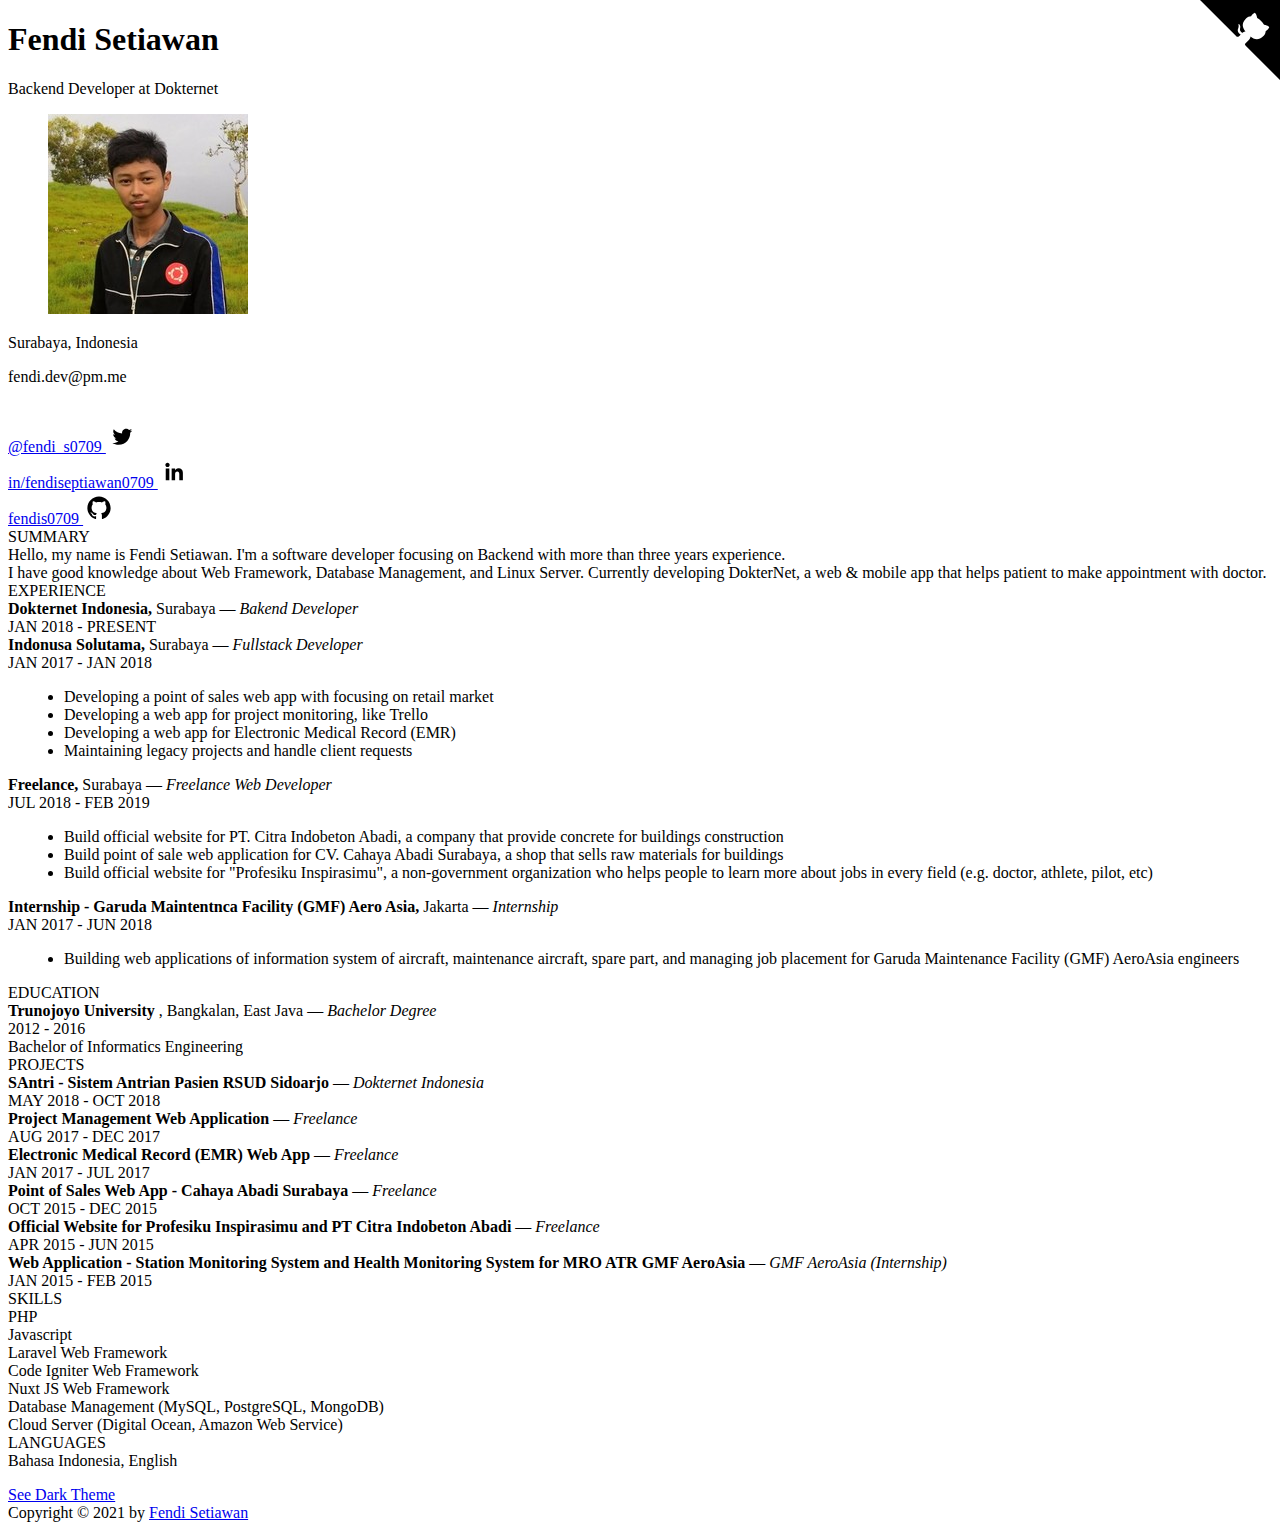
==== light/index.html @ 7d03171a "Update content" ====
<!DOCTYPE html>
<html lang="en">

<head>
  <meta name="robots" content="index, follow" />
<meta http-equiv="Content-Type" content="text/html; charset=UTF-8" />
<meta http-equiv="X-UA-Compatible" content="IE=edge" />
<meta name="viewport" content="width=device-width,initial-scale=1,minimum-scale=1,maximum-scale=7" />

<meta name="language" content="en-EN" />
<meta name="author" content="Fendi Setiawan" />
<title>Fendi Setiawan - Portfolio</title>
<meta name="description" content="Hello, my name is Fendi Setiawan. I'm a web developer with more than three years experience." />

<meta property="og:title" content="Fendi Setiawan - Portfolio" />
<meta property="og:description" content="Hello, my name is Fendi Setiawan. I'm a web developer with more than three years experience." />

<meta name="twitter:title" content="Fendi Setiawan - Portfolio" />
<meta name="twitter:description" content="Hello, my name is Fendi Setiawan. I'm a web developer with more than three years experience." />

<link rel="icon" type="image/png" sizes="16x16" href="https://pbs.twimg.com/profile_images/716671196150902784/nFBUfgv__400x400.jpg" />
<meta name="theme-color" content="#bd93f9" />

<link rel="preconnect" href="https://fonts.googleapis.com/css?family=Lato" />
<link rel="dns-prefetch" href="https://fonts.googleapis.com/css?family=Lato" />
<link rel="preload" href="https://fonts.googleapis.com/css?family=Lato" as="style"
	onload="this.onload=null;this.rel='stylesheet'" />
<noscript>
	<link rel="stylesheet" href="https://fonts.googleapis.com/css?family=Lato" />
</noscript>

<link rel="stylesheet" href=".//css/dark-style.css" />

<!-- Global site tag (gtag.js) - Google Analytics -->
<script async src="https://www.googletagmanager.com/gtag/js?id=UA-25065548-2"></script>
<script>
	window.dataLayer = window.dataLayer || [];
	function gtag() {
		dataLayer.push(arguments);
	}
	gtag('js', new Date());
	gtag('config', 'UA-179339842-1');
</script>

<style>
	.github-corner:hover .octo-arm {
		animation: octocat-wave 560ms ease-in-out;
	}

	@keyframes octocat-wave {

		0%,
		100% {
			transform: rotate(0);
		}

		20%,
		60% {
			transform: rotate(-25deg);
		}

		40%,
		80% {
			transform: rotate(10deg);
		}
	}

	@media (max-width: 500px) {
		.github-corner:hover .octo-arm {
			animation: none;
		}

		.github-corner .octo-arm {
			animation: octocat-wave 560ms ease-in-out;
		}
	}

</style>

    <link rel="stylesheet" href="/css/light-style.css" />
</head>

<body id="body-app">

  <a href="https://github.com/fendis0709" class="github-corner" aria-label="View source on GitHub">
	<svg width="80" height="80" viewBox="0 0 250 250" style="
				fill: #000000;
				color: #fff;
				position: absolute;
				top: 0;
				border: 0;
				right: 0;
			" aria-hidden="true">
		<path d="M0,0 L115,115 L130,115 L142,142 L250,250 L250,0 Z"></path>
		<path
			d="M128.3,109.0 C113.8,99.7 119.0,89.6 119.0,89.6 C122.0,82.7 120.5,78.6 120.5,78.6 C119.2,72.0 123.4,76.3 123.4,76.3 C127.3,80.9 125.5,87.3 125.5,87.3 C122.9,97.6 130.6,101.9 134.4,103.2"
			fill="currentColor" style="transform-origin: 130px 106px" class="octo-arm"></path>
		<path
			d="M115.0,115.0 C114.9,115.1 118.7,116.5 119.8,115.4 L133.7,101.6 C136.9,99.2 139.9,98.4 142.2,98.6 C133.8,88.0 127.5,74.4 143.8,58.0 C148.5,53.4 154.0,51.2 159.7,51.0 C160.3,49.4 163.2,43.6 171.4,40.1 C171.4,40.1 176.1,42.5 178.8,56.2 C183.1,58.6 187.2,61.8 190.9,65.4 C194.5,69.0 197.7,73.2 200.1,77.6 C213.8,80.2 216.3,84.9 216.3,84.9 C212.7,93.1 206.9,96.0 205.4,96.6 C205.1,102.4 203.0,107.8 198.3,112.5 C181.9,128.9 168.3,122.5 157.7,114.1 C157.9,116.9 156.7,120.9 152.7,124.9 L141.0,136.5 C139.8,137.7 141.6,141.9 141.8,141.8 Z"
			fill="currentColor" class="octo-body"></path>
	</svg>
</a>


    <header class="line has-background-primary"></header>

    <section class="profile section">
      <div class="container">
        <div class="columns">
          <div class="column is-two-fifths">
            <h1 class="title is-size-1">
              Fendi Setiawan
            </h1>
            <p class="subtitle">
              Backend Developer at Dokternet
            </p>
          </div>
          <div class="column is-2">
            <figure class="image image is-128x128">
              <img class="is-rounded" src="[data-uri]" />
            </figure>
          </div>
          <div class="column has-text-grey-light has-text-right-in-desktop">
            <p class="has-text-weight-light">
              Surabaya, Indonesia
            </p>
            <p class="has-text-weight-light">
              
            </p>
            <p class="has-text-weight-light">
              fendi.dev@pm.me
            </p>
            <br>
            <div class="social-icon" style="display: none;">
  <a href="" class="facebook" title="Facebook">
    
      <svg viewBox="0 0 512 512" height="2rem" width="2rem">
        <path
          d="M211.9 197.4h-36.7v59.9h36.7V433.1h70.5V256.5h49.2l5.2-59.1h-54.4c0 0 0-22.1 0-33.7 0-13.9 2.8-19.5 16.3-19.5 10.9 0 38.2 0 38.2 0V82.9c0 0-40.2 0-48.8 0 -52.5 0-76.1 23.1-76.1 67.3C211.9 188.8 211.9 197.4 211.9 197.4z" />
      </svg>
  </a>
</div>

<div class="social-icon">
  <a href="https://twitter.com/fendi_s0709" class="twitter" title="Twitter">
    @fendi_s0709
      <svg viewBox="0 0 512 512" height="2rem" width="2rem">
        <path
          d="M419.6 168.6c-11.7 5.2-24.2 8.7-37.4 10.2 13.4-8.1 23.8-20.8 28.6-36 -12.6 7.5-26.5 12.9-41.3 15.8 -11.9-12.6-28.8-20.6-47.5-20.6 -42 0-72.9 39.2-63.4 79.9 -54.1-2.7-102.1-28.6-134.2-68 -17 29.2-8.8 67.5 20.1 86.9 -10.7-0.3-20.7-3.3-29.5-8.1 -0.7 30.2 20.9 58.4 52.2 64.6 -9.2 2.5-19.2 3.1-29.4 1.1 8.3 25.9 32.3 44.7 60.8 45.2 -27.4 21.4-61.8 31-96.4 27 28.8 18.5 63 29.2 99.8 29.2 120.8 0 189.1-102.1 185-193.6C399.9 193.1 410.9 181.7 419.6 168.6z" />
      </svg>
  </a>
</div>

<div class="social-icon">
  <a href="https://www.linkedin.com/in/fendiseptiawan0709" class="linkedin" title="Linkedin">
    in/fendiseptiawan0709
      <svg viewBox="0 0 512 512" height="2rem" width="2rem">
        <path
          d="M186.4 142.4c0 19-15.3 34.5-34.2 34.5 -18.9 0-34.2-15.4-34.2-34.5 0-19 15.3-34.5 34.2-34.5C171.1 107.9 186.4 123.4 186.4 142.4zM181.4 201.3h-57.8V388.1h57.8V201.3zM273.8 201.3h-55.4V388.1h55.4c0 0 0-69.3 0-98 0-26.3 12.1-41.9 35.2-41.9 21.3 0 31.5 15 31.5 41.9 0 26.9 0 98 0 98h57.5c0 0 0-68.2 0-118.3 0-50-28.3-74.2-68-74.2 -39.6 0-56.3 30.9-56.3 30.9v-25.2H273.8z" />
      </svg>
  </a>
</div>

<div class="social-icon">
  <a href="https://github.com/fendis0709" class="github" title="Github">
    fendis0709
      <svg viewBox="0 0 512 512" height="2rem" width="2rem">
        <path
          d="M256 70.7c-102.6 0-185.9 83.2-185.9 185.9 0 82.1 53.3 151.8 127.1 176.4 9.3 1.7 12.3-4 12.3-8.9V389.4c-51.7 11.3-62.5-21.9-62.5-21.9 -8.4-21.5-20.6-27.2-20.6-27.2 -16.9-11.5 1.3-11.3 1.3-11.3 18.7 1.3 28.5 19.2 28.5 19.2 16.6 28.4 43.5 20.2 54.1 15.4 1.7-12 6.5-20.2 11.8-24.9 -41.3-4.7-84.7-20.6-84.7-91.9 0-20.3 7.3-36.9 19.2-49.9 -1.9-4.7-8.3-23.6 1.8-49.2 0 0 15.6-5 51.1 19.1 14.8-4.1 30.7-6.2 46.5-6.3 15.8 0.1 31.7 2.1 46.6 6.3 35.5-24 51.1-19.1 51.1-19.1 10.1 25.6 3.8 44.5 1.8 49.2 11.9 13 19.1 29.6 19.1 49.9 0 71.4-43.5 87.1-84.9 91.7 6.7 5.8 12.8 17.1 12.8 34.4 0 24.9 0 44.9 0 51 0 4.9 3 10.7 12.4 8.9 73.8-24.6 127-94.3 127-176.4C441.9 153.9 358.6 70.7 256 70.7z" />
      </svg>
  </a>
</div>
          </div>
        </div>
      </div>
    </section>

    <div class="hr"></div>

    <section class="section">
      <div class="container">
        <div class="columns">
          <div class="column is-three-fifths">
            <div class="summary">
              <div class="title is-size-5 has-text-primary has-text-weight-bold">
                SUMMARY
              </div>
              <div class="wrapper">
                Hello, my name is Fendi Setiawan. I'm a software developer focusing on Backend with more than three years experience.<br/>I have good knowledge about Web Framework, Database Management, and Linux Server. Currently developing DokterNet, a web & mobile app that helps patient to make appointment with doctor.
              </div>
            </div>

            <div class="experience">
              <div class="title is-size-5 has-text-primary has-text-weight-bold">
                EXPERIENCE
              </div>

              
                <div class="item">
                  <div class="is-size-5">
                    <b>
                      Dokternet Indonesia,
                    </b>
                    <span class="has-text-weight-semi-bold">
                      Surabaya — <i>
                          Bakend Developer
                        </i>
                    </span>
                  </div>
                  <div class="is-size-7">
                    JAN 2018 - PRESENT
                  </div>
                  
                </div>
                
                <div class="item">
                  <div class="is-size-5">
                    <b>
                      Indonusa Solutama,
                    </b>
                    <span class="has-text-weight-semi-bold">
                      Surabaya — <i>
                          Fullstack Developer
                        </i>
                    </span>
                  </div>
                  <div class="is-size-7">
                    JAN 2017 - JAN 2018
                  </div>
                  
                    <ul style="list-style: disc; margin-left: 1em">
                      
                        <li>
                          Developing a point of sales web app with focusing on retail market
                        </li>
                        
                        <li>
                          Developing a web app for project monitoring, like Trello
                        </li>
                        
                        <li>
                          Developing a web app for Electronic Medical Record (EMR)
                        </li>
                        
                        <li>
                          Maintaining legacy projects and handle client requests
                        </li>
                        
                    </ul>
                    
                </div>
                
                <div class="item">
                  <div class="is-size-5">
                    <b>
                      Freelance,
                    </b>
                    <span class="has-text-weight-semi-bold">
                      Surabaya — <i>
                          Freelance Web Developer
                        </i>
                    </span>
                  </div>
                  <div class="is-size-7">
                    JUL 2018 - FEB 2019
                  </div>
                  
                    <ul style="list-style: disc; margin-left: 1em">
                      
                        <li>
                          Build official website for PT. Citra Indobeton Abadi, a company that provide concrete for buildings construction
                        </li>
                        
                        <li>
                          Build point of sale web application for CV. Cahaya Abadi Surabaya, a shop that sells raw materials for buildings
                        </li>
                        
                        <li>
                          Build official website for &#34;Profesiku Inspirasimu&#34;, a non-government organization who helps people to learn more about jobs in every field (e.g. doctor, athlete, pilot, etc)
                        </li>
                        
                    </ul>
                    
                </div>
                
                <div class="item">
                  <div class="is-size-5">
                    <b>
                      Internship - Garuda Maintentnca Facility (GMF) Aero Asia,
                    </b>
                    <span class="has-text-weight-semi-bold">
                      Jakarta — <i>
                          Internship
                        </i>
                    </span>
                  </div>
                  <div class="is-size-7">
                    JAN 2017 - JUN 2018
                  </div>
                  
                    <ul style="list-style: disc; margin-left: 1em">
                      
                        <li>
                          Building web applications of information system of aircraft, maintenance aircraft, spare part, and managing job placement for Garuda Maintenance Facility (GMF) AeroAsia engineers
                        </li>
                        
                    </ul>
                    
                </div>
                
            </div>

            <div class="education">
              <div class="title is-size-5 has-text-primary has-text-weight-bold">
                EDUCATION
              </div>

              
                <div class="item">
                  <div class="is-size-5">
                    <b>
                      Trunojoyo University
                    </b>,
                    <span class="has-text-weight-semi-bold">
                      Bangkalan, East Java — <i>
                          Bachelor Degree
                        </i>
                    </span>
                  </div>
                  <div class="is-size-7">
                    2012 - 2016
                  </div>
                  <div>
                    Bachelor of Informatics Engineering
                  </div>
                </div>
                
            </div>
          </div>
          <div class="column">
            <div class="projects">
              <div class="title is-size-5 has-text-primary has-text-weight-bold">
                PROJECTS
              </div>

              
                <div class="item">
                  <div class="is-size-5">
                    <b>
                      SAntri - Sistem Antrian Pasien RSUD Sidoarjo
                    </b>
                    —
                    <i>
                      Dokternet Indonesia
                    </i>
                  </div>
                  <div class="is-size-7">
                    MAY 2018 - OCT 2018
                  </div>
                </div>
                
                <div class="item">
                  <div class="is-size-5">
                    <b>
                      Project Management Web Application
                    </b>
                    —
                    <i>
                      Freelance
                    </i>
                  </div>
                  <div class="is-size-7">
                    AUG 2017 - DEC 2017
                  </div>
                </div>
                
                <div class="item">
                  <div class="is-size-5">
                    <b>
                      Electronic Medical Record (EMR) Web App
                    </b>
                    —
                    <i>
                      Freelance
                    </i>
                  </div>
                  <div class="is-size-7">
                    JAN 2017 - JUL 2017
                  </div>
                </div>
                
                <div class="item">
                  <div class="is-size-5">
                    <b>
                      Point of Sales Web App - Cahaya Abadi Surabaya
                    </b>
                    —
                    <i>
                      Freelance
                    </i>
                  </div>
                  <div class="is-size-7">
                    OCT 2015 - DEC 2015
                  </div>
                </div>
                
                <div class="item">
                  <div class="is-size-5">
                    <b>
                      Official Website for Profesiku Inspirasimu and PT Citra Indobeton Abadi
                    </b>
                    —
                    <i>
                      Freelance
                    </i>
                  </div>
                  <div class="is-size-7">
                    APR 2015 - JUN 2015
                  </div>
                </div>
                
                <div class="item">
                  <div class="is-size-5">
                    <b>
                      Web Application - Station Monitoring System and Health Monitoring System for MRO ATR GMF AeroAsia
                    </b>
                    —
                    <i>
                      GMF AeroAsia (Internship)
                    </i>
                  </div>
                  <div class="is-size-7">
                    JAN 2015 - FEB 2015
                  </div>
                </div>
                
            </div>

            <div class="skills">
              <div class="title is-size-5 has-text-primary has-text-weight-bold">
                SKILLS
              </div>
              <div class="wrapper">
                
                  <div class="item">
                    <div>
                      PHP
                    </div>
                  </div>
                  
                  <div class="item">
                    <div>
                      Javascript
                    </div>
                  </div>
                  
                  <div class="item">
                    <div>
                      Laravel Web Framework
                    </div>
                  </div>
                  
                  <div class="item">
                    <div>
                      Code Igniter Web Framework
                    </div>
                  </div>
                  
                  <div class="item">
                    <div>
                      Nuxt JS Web Framework
                    </div>
                  </div>
                  
                  <div class="item">
                    <div>
                      Database Management (MySQL, PostgreSQL, MongoDB)
                    </div>
                  </div>
                  
                  <div class="item">
                    <div>
                      Cloud Server (Digital Ocean, Amazon Web Service)
                    </div>
                  </div>
                  
              </div>
            </div>
            <div class="languages">
              <div class="title is-size-5 has-text-primary has-text-weight-bold">
                LANGUAGES
              </div>
              <div class="wrapper">
                Bahasa Indonesia, English
						</div>
					</div>
				</div>
			</div>
		</div>
	</section>

	<footer class="footer">
		<div class="content has-text-centered">
			<p>
        <a href="/">See Dark Theme</a>
        <br>
        Copyright © 2021 by <a href="https://fendi.dev">Fendi Setiawan</a>
      </p>
      <span style="display: none;">Credits to <a href="https://github.com/mazipan/bulma-resume-template" target="_blank">Mazipan</a></span>
	</footer>

	<footer class="line has-background-primary"></footer>

	<!-- FROM jsonLd.ejs -->
<script type="application/ld+json">
  {
    "@context": "http://schema.org",
    "@type": "WebSite",
    "url": "https://www.mazipan.github.io/",
    "name": "Irfan Maulana | Front End Developer",
    "author": "Irfan Maulana",
    "image": "http://mazipan.github.io/images/irfan-maulana.jpg",
    "description": "Irfan Maulana is Front End Developer from Indonesia - Man that craft some code to build a beauty and readable code, experienced in web and desktop technology.",
    "sameAs": [
      "https://www.facebook.com/mazipanneh",
      "https://instagram.com/maz_ipan",
      "https://twitter.com/Maz_Ipan",
      "https://id.linkedin.com/in/irfanmaulanamazipan",
      "https://www.slideshare.net/IrfanMaulana21",
      "https://github.com/mazipan"
    ]
  }
</script>

<script type="application/ld+json">
  {
    "@context": "http://schema.org",
    "@type": "Person",
    "email": "mailto:mazipanneh@gmail.com",
    "image": "http://mazipan.github.io/images/irfan-maulana.jpg",
    "jobTitle": "Software Engineer",
    "name": "Irfan Maulana",
    "url": "https://www.mazipan.github.io/",
    "sameAs": [
      "https://www.facebook.com/mazipanneh",
      "https://instagram.com/maz_ipan",
      "https://twitter.com/Maz_Ipan",
      "https://id.linkedin.com/in/irfanmaulanamazipan",
      "https://www.slideshare.net/IrfanMaulana21",
      "https://github.com/mazipan"
    ]
  }
</script>

<script type="application/ld+json">
  {
    "@context": "http://schema.org",
    "@type": "BreadcrumbList",
    "itemListElement": [
      {
        "@type": "ListItem",
        "position": 1,
        "item": {
          "@id": "http://mazipan.github.io/",
          "name": "Home",
          "image": "http://mazipan.github.io/images/irfan-maulana.jpg"
        }
      },
      {
        "@type": "ListItem",
        "position": 2,
        "item": {
          "@id": "http://mazipan.github.io/demo/",
          "name": "Demo",
          "image": "http://mazipan.github.io/images/irfan-maulana.jpg"
        }
      },
      {
        "@type": "ListItem",
        "position": 3,
        "item": {
          "@id": "http://mazipan.github.io/bulma-resume-template",
          "name": "bulma-resume-template",
          "image": "https://mazipan.github.io/bulma-resume-template/logo.png"
        }
      }
    ]
  }
</script>

</body>

</html>
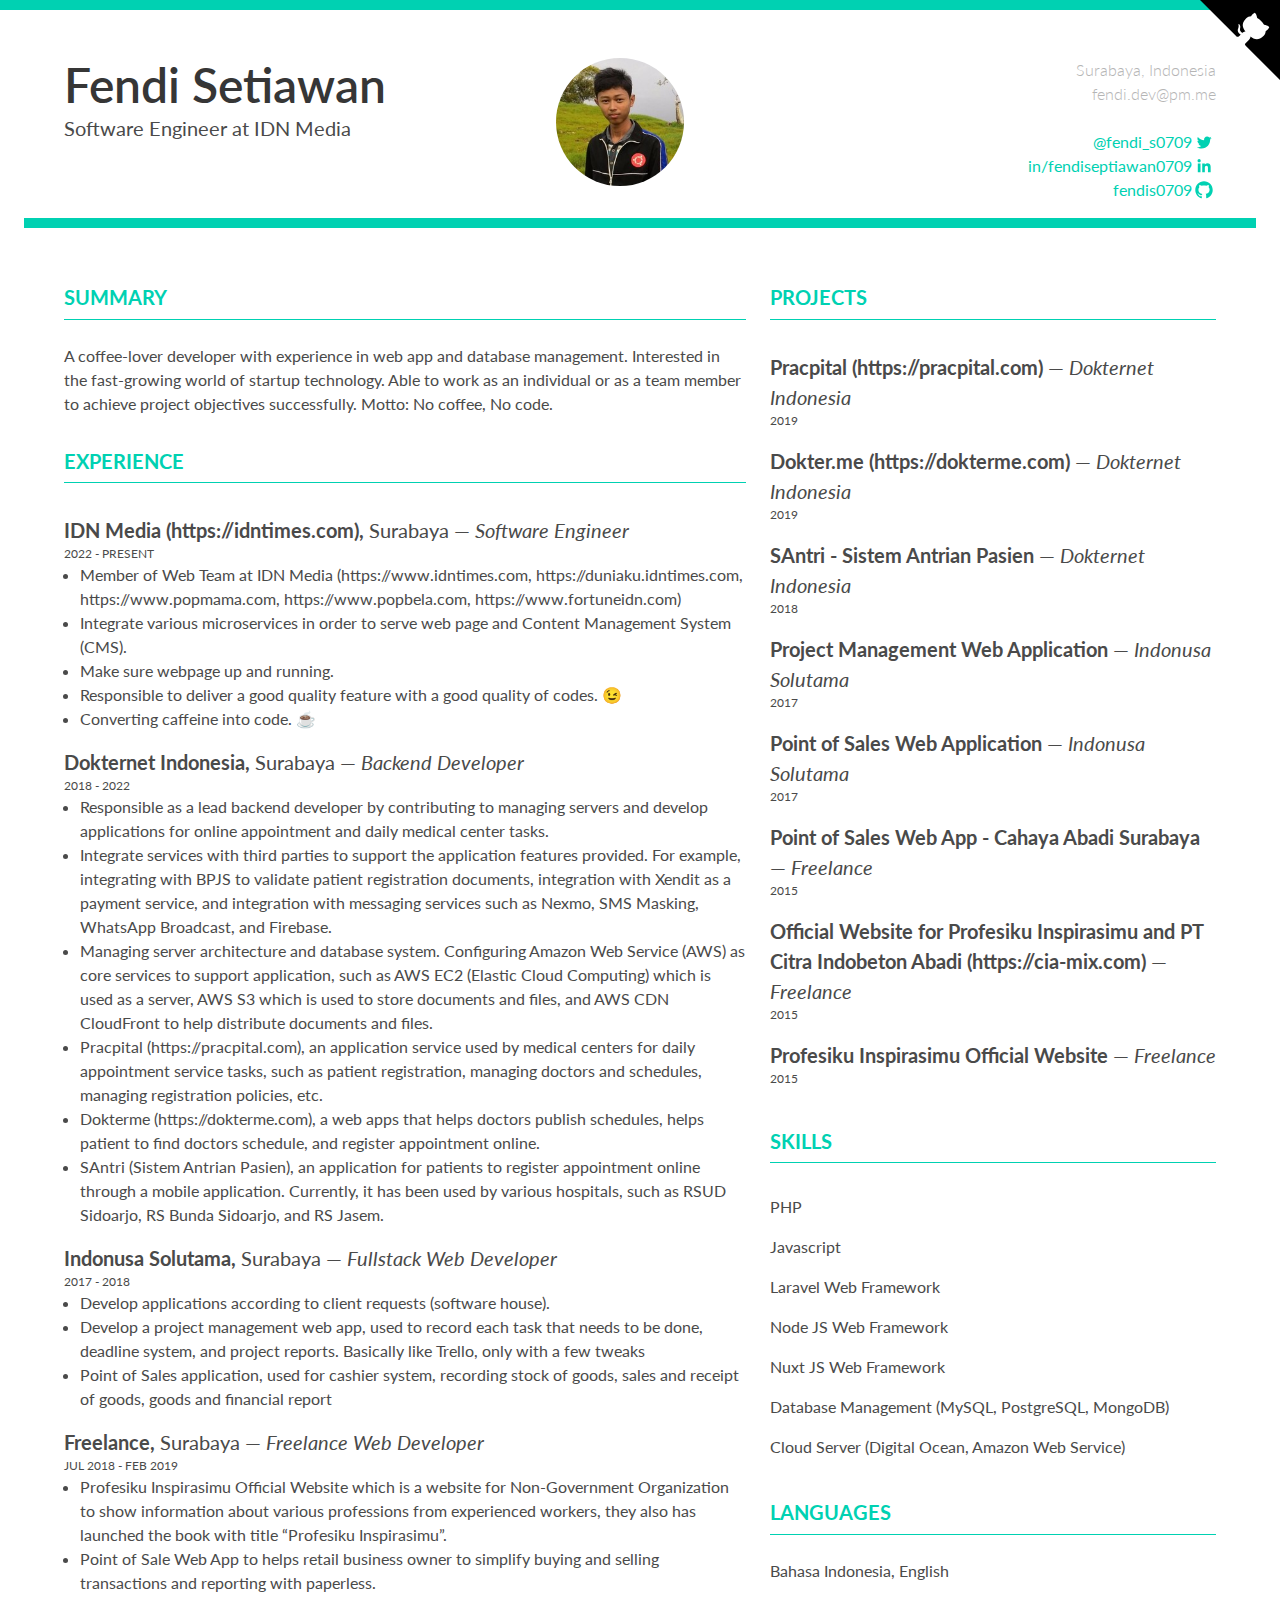
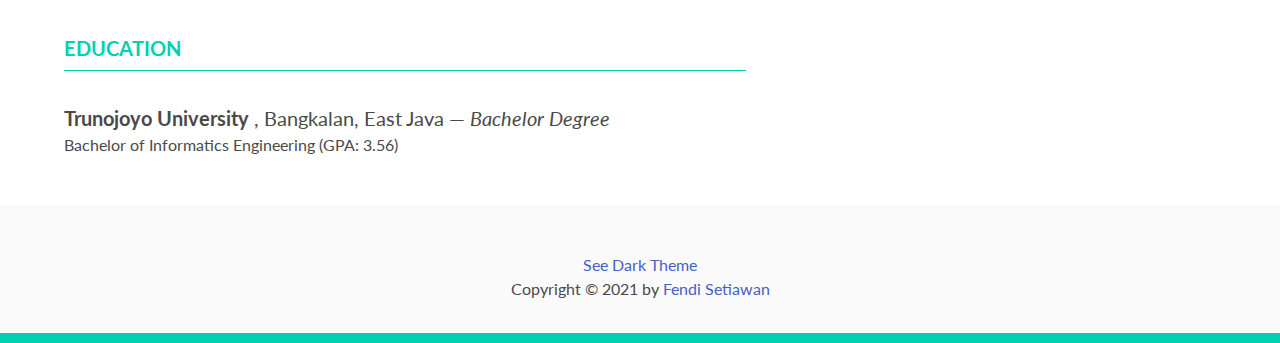
==== commit 030c816e: "Add IDN Media into Portfolio" ====
--- a/light/index.html
+++ b/light/index.html
@@ -112,7 +112,7 @@
               Fendi Setiawan
             </h1>
             <p class="subtitle">
-              Backend Developer at Dokternet
+              Software Engineer at IDN Media
             </p>
           </div>
           <div class="column is-2">
@@ -186,7 +186,7 @@
                 SUMMARY
               </div>
               <div class="wrapper">
-                Hello, my name is Fendi Setiawan. I'm a software developer focusing on Backend with more than three years experience.<br/>I have good knowledge about Web Framework, Database Management, and Linux Server. Currently developing DokterNet, a web & mobile app that helps patient to make appointment with doctor.
+                A coffee-lover developer with experience in web app and database management. Interested in the fast-growing world of startup technology. Able to work as an individual or as a team member to achieve project objectives successfully. Motto: No coffee, No code.
               </div>
             </div>
 
@@ -199,51 +199,116 @@
                 <div class="item">
                   <div class="is-size-5">
                     <b>
-                      Dokternet Indonesia,
+                      IDN Media (https://idntimes.com),
                     </b>
                     <span class="has-text-weight-semi-bold">
                       Surabaya — <i>
-                          Bakend Developer
+                          Software Engineer
                         </i>
                     </span>
                   </div>
                   <div class="is-size-7">
-                    JAN 2018 - PRESENT
-                  </div>
-                  
-                </div>
-                
-                <div class="item">
-                  <div class="is-size-5">
-                    <b>
-                      Indonusa Solutama,
+                    2022 - PRESENT
+                  </div>
+                  
+                    <ul style="list-style: disc; margin-left: 1em">
+                      
+                        <li>
+                          Member of Web Team at IDN Media (https://www.idntimes.com, https://duniaku.idntimes.com, https://www.popmama.com, https://www.popbela.com, https://www.fortuneidn.com)
+                        </li>
+                        
+                        <li>
+                          Integrate various microservices in order to serve web page and Content Management System (CMS).
+                        </li>
+                        
+                        <li>
+                          Make sure webpage up and running.
+                        </li>
+                        
+                        <li>
+                          Responsible to deliver a good quality feature with a good quality of codes. 😉
+                        </li>
+                        
+                        <li>
+                          Converting caffeine into code. ☕
+                        </li>
+                        
+                    </ul>
+                    
+                </div>
+                
+                <div class="item">
+                  <div class="is-size-5">
+                    <b>
+                      Dokternet Indonesia,
                     </b>
                     <span class="has-text-weight-semi-bold">
                       Surabaya — <i>
-                          Fullstack Developer
+                          Backend Developer
                         </i>
                     </span>
                   </div>
                   <div class="is-size-7">
-                    JAN 2017 - JAN 2018
+                    2018 - 2022
                   </div>
                   
                     <ul style="list-style: disc; margin-left: 1em">
                       
                         <li>
-                          Developing a point of sales web app with focusing on retail market
-                        </li>
-                        
-                        <li>
-                          Developing a web app for project monitoring, like Trello
-                        </li>
-                        
-                        <li>
-                          Developing a web app for Electronic Medical Record (EMR)
-                        </li>
-                        
-                        <li>
-                          Maintaining legacy projects and handle client requests
+                          Responsible as a lead backend developer by contributing to managing servers and develop applications for online appointment and daily medical center tasks.
+                        </li>
+                        
+                        <li>
+                          Integrate services with third parties to support the application features provided. For example, integrating with BPJS to validate patient registration documents, integration with Xendit as a payment service, and integration with messaging services such as Nexmo, SMS Masking, WhatsApp Broadcast, and Firebase.
+                        </li>
+                        
+                        <li>
+                          Managing server architecture and database system. Configuring Amazon Web Service (AWS) as core services to support application, such as AWS EC2 (Elastic Cloud Computing) which is used as a server, AWS S3 which is used to store documents and files, and AWS CDN CloudFront to help distribute documents and files.
+                        </li>
+                        
+                        <li>
+                          Pracpital (https://pracpital.com), an application service used by medical centers for daily appointment service tasks, such as patient registration, managing doctors and schedules, managing registration policies, etc.
+                        </li>
+                        
+                        <li>
+                          Dokterme (https://dokterme.com), a web apps that helps doctors publish schedules, helps patient to find doctors schedule, and register appointment online.
+                        </li>
+                        
+                        <li>
+                          SAntri (Sistem Antrian Pasien), an application for patients to register appointment online through a mobile application. Currently, it has been used by various hospitals, such as RSUD Sidoarjo, RS Bunda Sidoarjo, and RS Jasem.
+                        </li>
+                        
+                    </ul>
+                    
+                </div>
+                
+                <div class="item">
+                  <div class="is-size-5">
+                    <b>
+                      Indonusa Solutama,
+                    </b>
+                    <span class="has-text-weight-semi-bold">
+                      Surabaya — <i>
+                          Fullstack Web Developer
+                        </i>
+                    </span>
+                  </div>
+                  <div class="is-size-7">
+                    2017 - 2018
+                  </div>
+                  
+                    <ul style="list-style: disc; margin-left: 1em">
+                      
+                        <li>
+                          Develop applications according to client requests (software house).
+                        </li>
+                        
+                        <li>
+                          Develop a project management web app, used to record each task that needs to be done, deadline system, and project reports. Basically like Trello, only with a few tweaks
+                        </li>
+                        
+                        <li>
+                          Point of Sales application, used for cashier system, recording stock of goods, sales and receipt of goods, goods and financial report
                         </li>
                         
                     </ul>
@@ -268,40 +333,11 @@
                     <ul style="list-style: disc; margin-left: 1em">
                       
                         <li>
-                          Build official website for PT. Citra Indobeton Abadi, a company that provide concrete for buildings construction
-                        </li>
-                        
-                        <li>
-                          Build point of sale web application for CV. Cahaya Abadi Surabaya, a shop that sells raw materials for buildings
-                        </li>
-                        
-                        <li>
-                          Build official website for &#34;Profesiku Inspirasimu&#34;, a non-government organization who helps people to learn more about jobs in every field (e.g. doctor, athlete, pilot, etc)
-                        </li>
-                        
-                    </ul>
-                    
-                </div>
-                
-                <div class="item">
-                  <div class="is-size-5">
-                    <b>
-                      Internship - Garuda Maintentnca Facility (GMF) Aero Asia,
-                    </b>
-                    <span class="has-text-weight-semi-bold">
-                      Jakarta — <i>
-                          Internship
-                        </i>
-                    </span>
-                  </div>
-                  <div class="is-size-7">
-                    JAN 2017 - JUN 2018
-                  </div>
-                  
-                    <ul style="list-style: disc; margin-left: 1em">
-                      
-                        <li>
-                          Building web applications of information system of aircraft, maintenance aircraft, spare part, and managing job placement for Garuda Maintenance Facility (GMF) AeroAsia engineers
+                          Profesiku Inspirasimu Official Website which is a website for Non-Government Organization to show information about various professions from experienced workers, they also has launched the book with title “Profesiku Inspirasimu”.
+                        </li>
+                        
+                        <li>
+                          Point of Sale Web App to helps retail business owner to simplify buying and selling transactions and reporting with paperless.
                         </li>
                         
                     </ul>
@@ -328,10 +364,10 @@
                     </span>
                   </div>
                   <div class="is-size-7">
-                    2012 - 2016
+                    
                   </div>
                   <div>
-                    Bachelor of Informatics Engineering
+                    Bachelor of Informatics Engineering (GPA: 3.56)
                   </div>
                 </div>
                 
@@ -347,7 +383,7 @@
                 <div class="item">
                   <div class="is-size-5">
                     <b>
-                      SAntri - Sistem Antrian Pasien RSUD Sidoarjo
+                      Pracpital (https://pracpital.com)
                     </b>
                     —
                     <i>
@@ -355,7 +391,37 @@
                     </i>
                   </div>
                   <div class="is-size-7">
-                    MAY 2018 - OCT 2018
+                    2019
+                  </div>
+                </div>
+                
+                <div class="item">
+                  <div class="is-size-5">
+                    <b>
+                      Dokter.me (https://dokterme.com)
+                    </b>
+                    —
+                    <i>
+                      Dokternet Indonesia
+                    </i>
+                  </div>
+                  <div class="is-size-7">
+                    2019
+                  </div>
+                </div>
+                
+                <div class="item">
+                  <div class="is-size-5">
+                    <b>
+                      SAntri - Sistem Antrian Pasien
+                    </b>
+                    —
+                    <i>
+                      Dokternet Indonesia
+                    </i>
+                  </div>
+                  <div class="is-size-7">
+                    2018
                   </div>
                 </div>
                 
@@ -366,18 +432,48 @@
                     </b>
                     —
                     <i>
+                      Indonusa Solutama
+                    </i>
+                  </div>
+                  <div class="is-size-7">
+                    2017
+                  </div>
+                </div>
+                
+                <div class="item">
+                  <div class="is-size-5">
+                    <b>
+                      Point of Sales Web Application
+                    </b>
+                    —
+                    <i>
+                      Indonusa Solutama
+                    </i>
+                  </div>
+                  <div class="is-size-7">
+                    2017
+                  </div>
+                </div>
+                
+                <div class="item">
+                  <div class="is-size-5">
+                    <b>
+                      Point of Sales Web App - Cahaya Abadi Surabaya
+                    </b>
+                    —
+                    <i>
                       Freelance
                     </i>
                   </div>
                   <div class="is-size-7">
-                    AUG 2017 - DEC 2017
-                  </div>
-                </div>
-                
-                <div class="item">
-                  <div class="is-size-5">
-                    <b>
-                      Electronic Medical Record (EMR) Web App
+                    2015
+                  </div>
+                </div>
+                
+                <div class="item">
+                  <div class="is-size-5">
+                    <b>
+                      Official Website for Profesiku Inspirasimu and PT Citra Indobeton Abadi (https://cia-mix.com)
                     </b>
                     —
                     <i>
@@ -385,14 +481,14 @@
                     </i>
                   </div>
                   <div class="is-size-7">
-                    JAN 2017 - JUL 2017
-                  </div>
-                </div>
-                
-                <div class="item">
-                  <div class="is-size-5">
-                    <b>
-                      Point of Sales Web App - Cahaya Abadi Surabaya
+                    2015
+                  </div>
+                </div>
+                
+                <div class="item">
+                  <div class="is-size-5">
+                    <b>
+                      Profesiku Inspirasimu Official Website
                     </b>
                     —
                     <i>
@@ -400,37 +496,7 @@
                     </i>
                   </div>
                   <div class="is-size-7">
-                    OCT 2015 - DEC 2015
-                  </div>
-                </div>
-                
-                <div class="item">
-                  <div class="is-size-5">
-                    <b>
-                      Official Website for Profesiku Inspirasimu and PT Citra Indobeton Abadi
-                    </b>
-                    —
-                    <i>
-                      Freelance
-                    </i>
-                  </div>
-                  <div class="is-size-7">
-                    APR 2015 - JUN 2015
-                  </div>
-                </div>
-                
-                <div class="item">
-                  <div class="is-size-5">
-                    <b>
-                      Web Application - Station Monitoring System and Health Monitoring System for MRO ATR GMF AeroAsia
-                    </b>
-                    —
-                    <i>
-                      GMF AeroAsia (Internship)
-                    </i>
-                  </div>
-                  <div class="is-size-7">
-                    JAN 2015 - FEB 2015
+                    2015
                   </div>
                 </div>
                 
@@ -462,7 +528,7 @@
                   
                   <div class="item">
                     <div>
-                      Code Igniter Web Framework
+                      Node JS Web Framework
                     </div>
                   </div>
                   
--- a/css/light-style.css
+++ b/css/light-style.css
@@ -0,0 +1,7957 @@
+:root {
+  --theme-color: #00d1b2;
+  --thin-color: #b5b5b5; }
+
+/*! bulma.io v0.9.4 | MIT License | github.com/jgthms/bulma */
+/* Bulma Utilities */
+.button, .input, .textarea, .select select, .file-cta,
+.file-name, .pagination-previous,
+.pagination-next,
+.pagination-link,
+.pagination-ellipsis {
+  -moz-appearance: none;
+  -webkit-appearance: none;
+  align-items: center;
+  border: 1px solid transparent;
+  border-radius: 4px;
+  box-shadow: none;
+  display: inline-flex;
+  font-size: 1rem;
+  height: 2.5em;
+  justify-content: flex-start;
+  line-height: 1.5;
+  padding-bottom: calc(0.5em - 1px);
+  padding-left: calc(0.75em - 1px);
+  padding-right: calc(0.75em - 1px);
+  padding-top: calc(0.5em - 1px);
+  position: relative;
+  vertical-align: top; }
+  .button:focus, .input:focus, .textarea:focus, .select select:focus, .file-cta:focus,
+  .file-name:focus, .pagination-previous:focus,
+  .pagination-next:focus,
+  .pagination-link:focus,
+  .pagination-ellipsis:focus, .is-focused.button, .is-focused.input, .is-focused.textarea, .select select.is-focused, .is-focused.file-cta,
+  .is-focused.file-name, .is-focused.pagination-previous,
+  .is-focused.pagination-next,
+  .is-focused.pagination-link,
+  .is-focused.pagination-ellipsis, .button:active, .input:active, .textarea:active, .select select:active, .file-cta:active,
+  .file-name:active, .pagination-previous:active,
+  .pagination-next:active,
+  .pagination-link:active,
+  .pagination-ellipsis:active, .is-active.button, .is-active.input, .is-active.textarea, .select select.is-active, .is-active.file-cta,
+  .is-active.file-name, .is-active.pagination-previous,
+  .is-active.pagination-next,
+  .is-active.pagination-link,
+  .is-active.pagination-ellipsis {
+    outline: none; }
+  .button[disabled], .input[disabled], .textarea[disabled], .select select[disabled], .file-cta[disabled],
+  .file-name[disabled], .pagination-previous[disabled],
+  .pagination-next[disabled],
+  .pagination-link[disabled],
+  .pagination-ellipsis[disabled],
+  fieldset[disabled] .button,
+  fieldset[disabled] .input,
+  fieldset[disabled] .textarea,
+  fieldset[disabled] .select select,
+  .select fieldset[disabled] select,
+  fieldset[disabled] .file-cta,
+  fieldset[disabled] .file-name,
+  fieldset[disabled] .pagination-previous,
+  fieldset[disabled] .pagination-next,
+  fieldset[disabled] .pagination-link,
+  fieldset[disabled] .pagination-ellipsis {
+    cursor: not-allowed; }
+
+.button, .file, .breadcrumb, .pagination-previous,
+.pagination-next,
+.pagination-link,
+.pagination-ellipsis, .tabs, .is-unselectable {
+  -webkit-touch-callout: none;
+  -webkit-user-select: none;
+  -moz-user-select: none;
+  -ms-user-select: none;
+  user-select: none; }
+
+.select:not(.is-multiple):not(.is-loading)::after, .navbar-link:not(.is-arrowless)::after {
+  border: 3px solid transparent;
+  border-radius: 2px;
+  border-right: 0;
+  border-top: 0;
+  content: " ";
+  display: block;
+  height: 0.625em;
+  margin-top: -0.4375em;
+  pointer-events: none;
+  position: absolute;
+  top: 50%;
+  transform: rotate(-45deg);
+  transform-origin: center;
+  width: 0.625em; }
+
+.box:not(:last-child), .content:not(:last-child), .notification:not(:last-child), .progress:not(:last-child), .table:not(:last-child), .table-container:not(:last-child), .title:not(:last-child),
+.subtitle:not(:last-child), .block:not(:last-child), .breadcrumb:not(:last-child), .level:not(:last-child), .message:not(:last-child), .pagination:not(:last-child), .tabs:not(:last-child) {
+  margin-bottom: 1.5rem; }
+
+.delete, .modal-close {
+  -webkit-touch-callout: none;
+  -webkit-user-select: none;
+  -moz-user-select: none;
+  -ms-user-select: none;
+  user-select: none;
+  -moz-appearance: none;
+  -webkit-appearance: none;
+  background-color: rgba(10, 10, 10, 0.2);
+  border: none;
+  border-radius: 9999px;
+  cursor: pointer;
+  pointer-events: auto;
+  display: inline-block;
+  flex-grow: 0;
+  flex-shrink: 0;
+  font-size: 0;
+  height: 20px;
+  max-height: 20px;
+  max-width: 20px;
+  min-height: 20px;
+  min-width: 20px;
+  outline: none;
+  position: relative;
+  vertical-align: top;
+  width: 20px; }
+  .delete::before, .modal-close::before, .delete::after, .modal-close::after {
+    background-color: white;
+    content: "";
+    display: block;
+    left: 50%;
+    position: absolute;
+    top: 50%;
+    transform: translateX(-50%) translateY(-50%) rotate(45deg);
+    transform-origin: center center; }
+  .delete::before, .modal-close::before {
+    height: 2px;
+    width: 50%; }
+  .delete::after, .modal-close::after {
+    height: 50%;
+    width: 2px; }
+  .delete:hover, .modal-close:hover, .delete:focus, .modal-close:focus {
+    background-color: rgba(10, 10, 10, 0.3); }
+  .delete:active, .modal-close:active {
+    background-color: rgba(10, 10, 10, 0.4); }
+  .is-small.delete, .is-small.modal-close {
+    height: 16px;
+    max-height: 16px;
+    max-width: 16px;
+    min-height: 16px;
+    min-width: 16px;
+    width: 16px; }
+  .is-medium.delete, .is-medium.modal-close {
+    height: 24px;
+    max-height: 24px;
+    max-width: 24px;
+    min-height: 24px;
+    min-width: 24px;
+    width: 24px; }
+  .is-large.delete, .is-large.modal-close {
+    height: 32px;
+    max-height: 32px;
+    max-width: 32px;
+    min-height: 32px;
+    min-width: 32px;
+    width: 32px; }
+
+.button.is-loading::after, .loader, .select.is-loading::after, .control.is-loading::after {
+  animation: spinAround 500ms infinite linear;
+  border: 2px solid #dbdbdb;
+  border-radius: 9999px;
+  border-right-color: transparent;
+  border-top-color: transparent;
+  content: "";
+  display: block;
+  height: 1em;
+  position: relative;
+  width: 1em; }
+
+.image.is-square img,
+.image.is-square .has-ratio, .image.is-1by1 img,
+.image.is-1by1 .has-ratio, .image.is-5by4 img,
+.image.is-5by4 .has-ratio, .image.is-4by3 img,
+.image.is-4by3 .has-ratio, .image.is-3by2 img,
+.image.is-3by2 .has-ratio, .image.is-5by3 img,
+.image.is-5by3 .has-ratio, .image.is-16by9 img,
+.image.is-16by9 .has-ratio, .image.is-2by1 img,
+.image.is-2by1 .has-ratio, .image.is-3by1 img,
+.image.is-3by1 .has-ratio, .image.is-4by5 img,
+.image.is-4by5 .has-ratio, .image.is-3by4 img,
+.image.is-3by4 .has-ratio, .image.is-2by3 img,
+.image.is-2by3 .has-ratio, .image.is-3by5 img,
+.image.is-3by5 .has-ratio, .image.is-9by16 img,
+.image.is-9by16 .has-ratio, .image.is-1by2 img,
+.image.is-1by2 .has-ratio, .image.is-1by3 img,
+.image.is-1by3 .has-ratio, .modal, .modal-background, .is-overlay, .hero-video {
+  bottom: 0;
+  left: 0;
+  position: absolute;
+  right: 0;
+  top: 0; }
+
+.navbar-burger {
+  -moz-appearance: none;
+  -webkit-appearance: none;
+  appearance: none;
+  background: none;
+  border: none;
+  color: currentColor;
+  font-family: inherit;
+  font-size: 1em;
+  margin: 0;
+  padding: 0; }
+
+/* Bulma Base */
+/*! minireset.css v0.0.6 | MIT License | github.com/jgthms/minireset.css */
+html,
+body,
+p,
+ol,
+ul,
+li,
+dl,
+dt,
+dd,
+blockquote,
+figure,
+fieldset,
+legend,
+textarea,
+pre,
+iframe,
+hr,
+h1,
+h2,
+h3,
+h4,
+h5,
+h6 {
+  margin: 0;
+  padding: 0; }
+
+h1,
+h2,
+h3,
+h4,
+h5,
+h6 {
+  font-size: 100%;
+  font-weight: normal; }
+
+ul {
+  list-style: none; }
+
+button,
+input,
+select,
+textarea {
+  margin: 0; }
+
+html {
+  box-sizing: border-box; }
+
+*, *::before, *::after {
+  box-sizing: inherit; }
+
+img,
+video {
+  height: auto;
+  max-width: 100%; }
+
+iframe {
+  border: 0; }
+
+table {
+  border-collapse: collapse;
+  border-spacing: 0; }
+
+td,
+th {
+  padding: 0; }
+  td:not([align]),
+  th:not([align]) {
+    text-align: inherit; }
+
+html {
+  background-color: white;
+  font-size: 16px;
+  -moz-osx-font-smoothing: grayscale;
+  -webkit-font-smoothing: antialiased;
+  min-width: 300px;
+  overflow-x: hidden;
+  overflow-y: scroll;
+  text-rendering: optimizeLegibility;
+  text-size-adjust: 100%; }
+
+article,
+aside,
+figure,
+footer,
+header,
+hgroup,
+section {
+  display: block; }
+
+body,
+button,
+input,
+optgroup,
+select,
+textarea {
+  font-family: BlinkMacSystemFont, -apple-system, "Segoe UI", "Roboto", "Oxygen", "Ubuntu", "Cantarell", "Fira Sans", "Droid Sans", "Helvetica Neue", "Helvetica", "Arial", sans-serif; }
+
+code,
+pre {
+  -moz-osx-font-smoothing: auto;
+  -webkit-font-smoothing: auto;
+  font-family: monospace; }
+
+body {
+  color: #4a4a4a;
+  font-size: 1em;
+  font-weight: 400;
+  line-height: 1.5; }
+
+a {
+  color: #485fc7;
+  cursor: pointer;
+  text-decoration: none; }
+  a strong {
+    color: currentColor; }
+  a:hover {
+    color: #363636; }
+
+code {
+  background-color: whitesmoke;
+  color: #da1039;
+  font-size: 0.875em;
+  font-weight: normal;
+  padding: 0.25em 0.5em 0.25em; }
+
+hr {
+  background-color: whitesmoke;
+  border: none;
+  display: block;
+  height: 2px;
+  margin: 1.5rem 0; }
+
+img {
+  height: auto;
+  max-width: 100%; }
+
+input[type="checkbox"],
+input[type="radio"] {
+  vertical-align: baseline; }
+
+small {
+  font-size: 0.875em; }
+
+span {
+  font-style: inherit;
+  font-weight: inherit; }
+
+strong {
+  color: #363636;
+  font-weight: 700; }
+
+fieldset {
+  border: none; }
+
+pre {
+  -webkit-overflow-scrolling: touch;
+  background-color: whitesmoke;
+  color: #4a4a4a;
+  font-size: 0.875em;
+  overflow-x: auto;
+  padding: 1.25rem 1.5rem;
+  white-space: pre;
+  word-wrap: normal; }
+  pre code {
+    background-color: transparent;
+    color: currentColor;
+    font-size: 1em;
+    padding: 0; }
+
+table td,
+table th {
+  vertical-align: top; }
+  table td:not([align]),
+  table th:not([align]) {
+    text-align: inherit; }
+
+table th {
+  color: #363636; }
+
+@keyframes spinAround {
+  from {
+    transform: rotate(0deg); }
+  to {
+    transform: rotate(359deg); } }
+
+/* Bulma Elements */
+.box {
+  background-color: white;
+  border-radius: 6px;
+  box-shadow: 0 0.5em 1em -0.125em rgba(10, 10, 10, 0.1), 0 0px 0 1px rgba(10, 10, 10, 0.02);
+  color: #4a4a4a;
+  display: block;
+  padding: 1.25rem; }
+
+a.box:hover, a.box:focus {
+  box-shadow: 0 0.5em 1em -0.125em rgba(10, 10, 10, 0.1), 0 0 0 1px #485fc7; }
+
+a.box:active {
+  box-shadow: inset 0 1px 2px rgba(10, 10, 10, 0.2), 0 0 0 1px #485fc7; }
+
+.button {
+  background-color: white;
+  border-color: #dbdbdb;
+  border-width: 1px;
+  color: #363636;
+  cursor: pointer;
+  justify-content: center;
+  padding-bottom: calc(0.5em - 1px);
+  padding-left: 1em;
+  padding-right: 1em;
+  padding-top: calc(0.5em - 1px);
+  text-align: center;
+  white-space: nowrap; }
+  .button strong {
+    color: inherit; }
+  .button .icon, .button .icon.is-small, .button .icon.is-medium, .button .icon.is-large {
+    height: 1.5em;
+    width: 1.5em; }
+  .button .icon:first-child:not(:last-child) {
+    margin-left: calc(-0.5em - 1px);
+    margin-right: 0.25em; }
+  .button .icon:last-child:not(:first-child) {
+    margin-left: 0.25em;
+    margin-right: calc(-0.5em - 1px); }
+  .button .icon:first-child:last-child {
+    margin-left: calc(-0.5em - 1px);
+    margin-right: calc(-0.5em - 1px); }
+  .button:hover, .button.is-hovered {
+    border-color: #b5b5b5;
+    color: #363636; }
+  .button:focus, .button.is-focused {
+    border-color: #485fc7;
+    color: #363636; }
+    .button:focus:not(:active), .button.is-focused:not(:active) {
+      box-shadow: 0 0 0 0.125em rgba(72, 95, 199, 0.25); }
+  .button:active, .button.is-active {
+    border-color: #4a4a4a;
+    color: #363636; }
+  .button.is-text {
+    background-color: transparent;
+    border-color: transparent;
+    color: #4a4a4a;
+    text-decoration: underline; }
+    .button.is-text:hover, .button.is-text.is-hovered, .button.is-text:focus, .button.is-text.is-focused {
+      background-color: whitesmoke;
+      color: #363636; }
+    .button.is-text:active, .button.is-text.is-active {
+      background-color: #e8e8e8;
+      color: #363636; }
+    .button.is-text[disabled],
+    fieldset[disabled] .button.is-text {
+      background-color: transparent;
+      border-color: transparent;
+      box-shadow: none; }
+  .button.is-ghost {
+    background: none;
+    border-color: transparent;
+    color: #485fc7;
+    text-decoration: none; }
+    .button.is-ghost:hover, .button.is-ghost.is-hovered {
+      color: #485fc7;
+      text-decoration: underline; }
+  .button.is-white {
+    background-color: white;
+    border-color: transparent;
+    color: #0a0a0a; }
+    .button.is-white:hover, .button.is-white.is-hovered {
+      background-color: #f9f9f9;
+      border-color: transparent;
+      color: #0a0a0a; }
+    .button.is-white:focus, .button.is-white.is-focused {
+      border-color: transparent;
+      color: #0a0a0a; }
+      .button.is-white:focus:not(:active), .button.is-white.is-focused:not(:active) {
+        box-shadow: 0 0 0 0.125em rgba(255, 255, 255, 0.25); }
+    .button.is-white:active, .button.is-white.is-active {
+      background-color: #f2f2f2;
+      border-color: transparent;
+      color: #0a0a0a; }
+    .button.is-white[disabled],
+    fieldset[disabled] .button.is-white {
+      background-color: white;
+      border-color: white;
+      box-shadow: none; }
+    .button.is-white.is-inverted {
+      background-color: #0a0a0a;
+      color: white; }
+      .button.is-white.is-inverted:hover, .button.is-white.is-inverted.is-hovered {
+        background-color: black; }
+      .button.is-white.is-inverted[disabled],
+      fieldset[disabled] .button.is-white.is-inverted {
+        background-color: #0a0a0a;
+        border-color: transparent;
+        box-shadow: none;
+        color: white; }
+    .button.is-white.is-loading::after {
+      border-color: transparent transparent #0a0a0a #0a0a0a !important; }
+    .button.is-white.is-outlined {
+      background-color: transparent;
+      border-color: white;
+      color: white; }
+      .button.is-white.is-outlined:hover, .button.is-white.is-outlined.is-hovered, .button.is-white.is-outlined:focus, .button.is-white.is-outlined.is-focused {
+        background-color: white;
+        border-color: white;
+        color: #0a0a0a; }
+      .button.is-white.is-outlined.is-loading::after {
+        border-color: transparent transparent white white !important; }
+      .button.is-white.is-outlined.is-loading:hover::after, .button.is-white.is-outlined.is-loading.is-hovered::after, .button.is-white.is-outlined.is-loading:focus::after, .button.is-white.is-outlined.is-loading.is-focused::after {
+        border-color: transparent transparent #0a0a0a #0a0a0a !important; }
+      .button.is-white.is-outlined[disabled],
+      fieldset[disabled] .button.is-white.is-outlined {
+        background-color: transparent;
+        border-color: white;
+        box-shadow: none;
+        color: white; }
+    .button.is-white.is-inverted.is-outlined {
+      background-color: transparent;
+      border-color: #0a0a0a;
+      color: #0a0a0a; }
+      .button.is-white.is-inverted.is-outlined:hover, .button.is-white.is-inverted.is-outlined.is-hovered, .button.is-white.is-inverted.is-outlined:focus, .button.is-white.is-inverted.is-outlined.is-focused {
+        background-color: #0a0a0a;
+        color: white; }
+      .button.is-white.is-inverted.is-outlined.is-loading:hover::after, .button.is-white.is-inverted.is-outlined.is-loading.is-hovered::after, .button.is-white.is-inverted.is-outlined.is-loading:focus::after, .button.is-white.is-inverted.is-outlined.is-loading.is-focused::after {
+        border-color: transparent transparent white white !important; }
+      .button.is-white.is-inverted.is-outlined[disabled],
+      fieldset[disabled] .button.is-white.is-inverted.is-outlined {
+        background-color: transparent;
+        border-color: #0a0a0a;
+        box-shadow: none;
+        color: #0a0a0a; }
+  .button.is-black {
+    background-color: #0a0a0a;
+    border-color: transparent;
+    color: white; }
+    .button.is-black:hover, .button.is-black.is-hovered {
+      background-color: #040404;
+      border-color: transparent;
+      color: white; }
+    .button.is-black:focus, .button.is-black.is-focused {
+      border-color: transparent;
+      color: white; }
+      .button.is-black:focus:not(:active), .button.is-black.is-focused:not(:active) {
+        box-shadow: 0 0 0 0.125em rgba(10, 10, 10, 0.25); }
+    .button.is-black:active, .button.is-black.is-active {
+      background-color: black;
+      border-color: transparent;
+      color: white; }
+    .button.is-black[disabled],
+    fieldset[disabled] .button.is-black {
+      background-color: #0a0a0a;
+      border-color: #0a0a0a;
+      box-shadow: none; }
+    .button.is-black.is-inverted {
+      background-color: white;
+      color: #0a0a0a; }
+      .button.is-black.is-inverted:hover, .button.is-black.is-inverted.is-hovered {
+        background-color: #f2f2f2; }
+      .button.is-black.is-inverted[disabled],
+      fieldset[disabled] .button.is-black.is-inverted {
+        background-color: white;
+        border-color: transparent;
+        box-shadow: none;
+        color: #0a0a0a; }
+    .button.is-black.is-loading::after {
+      border-color: transparent transparent white white !important; }
+    .button.is-black.is-outlined {
+      background-color: transparent;
+      border-color: #0a0a0a;
+      color: #0a0a0a; }
+      .button.is-black.is-outlined:hover, .button.is-black.is-outlined.is-hovered, .button.is-black.is-outlined:focus, .button.is-black.is-outlined.is-focused {
+        background-color: #0a0a0a;
+        border-color: #0a0a0a;
+        color: white; }
+      .button.is-black.is-outlined.is-loading::after {
+        border-color: transparent transparent #0a0a0a #0a0a0a !important; }
+      .button.is-black.is-outlined.is-loading:hover::after, .button.is-black.is-outlined.is-loading.is-hovered::after, .button.is-black.is-outlined.is-loading:focus::after, .button.is-black.is-outlined.is-loading.is-focused::after {
+        border-color: transparent transparent white white !important; }
+      .button.is-black.is-outlined[disabled],
+      fieldset[disabled] .button.is-black.is-outlined {
+        background-color: transparent;
+        border-color: #0a0a0a;
+        box-shadow: none;
+        color: #0a0a0a; }
+    .button.is-black.is-inverted.is-outlined {
+      background-color: transparent;
+      border-color: white;
+      color: white; }
+      .button.is-black.is-inverted.is-outlined:hover, .button.is-black.is-inverted.is-outlined.is-hovered, .button.is-black.is-inverted.is-outlined:focus, .button.is-black.is-inverted.is-outlined.is-focused {
+        background-color: white;
+        color: #0a0a0a; }
+      .button.is-black.is-inverted.is-outlined.is-loading:hover::after, .button.is-black.is-inverted.is-outlined.is-loading.is-hovered::after, .button.is-black.is-inverted.is-outlined.is-loading:focus::after, .button.is-black.is-inverted.is-outlined.is-loading.is-focused::after {
+        border-color: transparent transparent #0a0a0a #0a0a0a !important; }
+      .button.is-black.is-inverted.is-outlined[disabled],
+      fieldset[disabled] .button.is-black.is-inverted.is-outlined {
+        background-color: transparent;
+        border-color: white;
+        box-shadow: none;
+        color: white; }
+  .button.is-light {
+    background-color: whitesmoke;
+    border-color: transparent;
+    color: rgba(0, 0, 0, 0.7); }
+    .button.is-light:hover, .button.is-light.is-hovered {
+      background-color: #eeeeee;
+      border-color: transparent;
+      color: rgba(0, 0, 0, 0.7); }
+    .button.is-light:focus, .button.is-light.is-focused {
+      border-color: transparent;
+      color: rgba(0, 0, 0, 0.7); }
+      .button.is-light:focus:not(:active), .button.is-light.is-focused:not(:active) {
+        box-shadow: 0 0 0 0.125em rgba(245, 245, 245, 0.25); }
+    .button.is-light:active, .button.is-light.is-active {
+      background-color: #e8e8e8;
+      border-color: transparent;
+      color: rgba(0, 0, 0, 0.7); }
+    .button.is-light[disabled],
+    fieldset[disabled] .button.is-light {
+      background-color: whitesmoke;
+      border-color: whitesmoke;
+      box-shadow: none; }
+    .button.is-light.is-inverted {
+      background-color: rgba(0, 0, 0, 0.7);
+      color: whitesmoke; }
+      .button.is-light.is-inverted:hover, .button.is-light.is-inverted.is-hovered {
+        background-color: rgba(0, 0, 0, 0.7); }
+      .button.is-light.is-inverted[disabled],
+      fieldset[disabled] .button.is-light.is-inverted {
+        background-color: rgba(0, 0, 0, 0.7);
+        border-color: transparent;
+        box-shadow: none;
+        color: whitesmoke; }
+    .button.is-light.is-loading::after {
+      border-color: transparent transparent rgba(0, 0, 0, 0.7) rgba(0, 0, 0, 0.7) !important; }
+    .button.is-light.is-outlined {
+      background-color: transparent;
+      border-color: whitesmoke;
+      color: whitesmoke; }
+      .button.is-light.is-outlined:hover, .button.is-light.is-outlined.is-hovered, .button.is-light.is-outlined:focus, .button.is-light.is-outlined.is-focused {
+        background-color: whitesmoke;
+        border-color: whitesmoke;
+        color: rgba(0, 0, 0, 0.7); }
+      .button.is-light.is-outlined.is-loading::after {
+        border-color: transparent transparent whitesmoke whitesmoke !important; }
+      .button.is-light.is-outlined.is-loading:hover::after, .button.is-light.is-outlined.is-loading.is-hovered::after, .button.is-light.is-outlined.is-loading:focus::after, .button.is-light.is-outlined.is-loading.is-focused::after {
+        border-color: transparent transparent rgba(0, 0, 0, 0.7) rgba(0, 0, 0, 0.7) !important; }
+      .button.is-light.is-outlined[disabled],
+      fieldset[disabled] .button.is-light.is-outlined {
+        background-color: transparent;
+        border-color: whitesmoke;
+        box-shadow: none;
+        color: whitesmoke; }
+    .button.is-light.is-inverted.is-outlined {
+      background-color: transparent;
+      border-color: rgba(0, 0, 0, 0.7);
+      color: rgba(0, 0, 0, 0.7); }
+      .button.is-light.is-inverted.is-outlined:hover, .button.is-light.is-inverted.is-outlined.is-hovered, .button.is-light.is-inverted.is-outlined:focus, .button.is-light.is-inverted.is-outlined.is-focused {
+        background-color: rgba(0, 0, 0, 0.7);
+        color: whitesmoke; }
+      .button.is-light.is-inverted.is-outlined.is-loading:hover::after, .button.is-light.is-inverted.is-outlined.is-loading.is-hovered::after, .button.is-light.is-inverted.is-outlined.is-loading:focus::after, .button.is-light.is-inverted.is-outlined.is-loading.is-focused::after {
+        border-color: transparent transparent whitesmoke whitesmoke !important; }
+      .button.is-light.is-inverted.is-outlined[disabled],
+      fieldset[disabled] .button.is-light.is-inverted.is-outlined {
+        background-color: transparent;
+        border-color: rgba(0, 0, 0, 0.7);
+        box-shadow: none;
+        color: rgba(0, 0, 0, 0.7); }
+  .button.is-dark {
+    background-color: #363636;
+    border-color: transparent;
+    color: #fff; }
+    .button.is-dark:hover, .button.is-dark.is-hovered {
+      background-color: #2f2f2f;
+      border-color: transparent;
+      color: #fff; }
+    .button.is-dark:focus, .button.is-dark.is-focused {
+      border-color: transparent;
+      color: #fff; }
+      .button.is-dark:focus:not(:active), .button.is-dark.is-focused:not(:active) {
+        box-shadow: 0 0 0 0.125em rgba(54, 54, 54, 0.25); }
+    .button.is-dark:active, .button.is-dark.is-active {
+      background-color: #292929;
+      border-color: transparent;
+      color: #fff; }
+    .button.is-dark[disabled],
+    fieldset[disabled] .button.is-dark {
+      background-color: #363636;
+      border-color: #363636;
+      box-shadow: none; }
+    .button.is-dark.is-inverted {
+      background-color: #fff;
+      color: #363636; }
+      .button.is-dark.is-inverted:hover, .button.is-dark.is-inverted.is-hovered {
+        background-color: #f2f2f2; }
+      .button.is-dark.is-inverted[disabled],
+      fieldset[disabled] .button.is-dark.is-inverted {
+        background-color: #fff;
+        border-color: transparent;
+        box-shadow: none;
+        color: #363636; }
+    .button.is-dark.is-loading::after {
+      border-color: transparent transparent #fff #fff !important; }
+    .button.is-dark.is-outlined {
+      background-color: transparent;
+      border-color: #363636;
+      color: #363636; }
+      .button.is-dark.is-outlined:hover, .button.is-dark.is-outlined.is-hovered, .button.is-dark.is-outlined:focus, .button.is-dark.is-outlined.is-focused {
+        background-color: #363636;
+        border-color: #363636;
+        color: #fff; }
+      .button.is-dark.is-outlined.is-loading::after {
+        border-color: transparent transparent #363636 #363636 !important; }
+      .button.is-dark.is-outlined.is-loading:hover::after, .button.is-dark.is-outlined.is-loading.is-hovered::after, .button.is-dark.is-outlined.is-loading:focus::after, .button.is-dark.is-outlined.is-loading.is-focused::after {
+        border-color: transparent transparent #fff #fff !important; }
+      .button.is-dark.is-outlined[disabled],
+      fieldset[disabled] .button.is-dark.is-outlined {
+        background-color: transparent;
+        border-color: #363636;
+        box-shadow: none;
+        color: #363636; }
+    .button.is-dark.is-inverted.is-outlined {
+      background-color: transparent;
+      border-color: #fff;
+      color: #fff; }
+      .button.is-dark.is-inverted.is-outlined:hover, .button.is-dark.is-inverted.is-outlined.is-hovered, .button.is-dark.is-inverted.is-outlined:focus, .button.is-dark.is-inverted.is-outlined.is-focused {
+        background-color: #fff;
+        color: #363636; }
+      .button.is-dark.is-inverted.is-outlined.is-loading:hover::after, .button.is-dark.is-inverted.is-outlined.is-loading.is-hovered::after, .button.is-dark.is-inverted.is-outlined.is-loading:focus::after, .button.is-dark.is-inverted.is-outlined.is-loading.is-focused::after {
+        border-color: transparent transparent #363636 #363636 !important; }
+      .button.is-dark.is-inverted.is-outlined[disabled],
+      fieldset[disabled] .button.is-dark.is-inverted.is-outlined {
+        background-color: transparent;
+        border-color: #fff;
+        box-shadow: none;
+        color: #fff; }
+  .button.is-primary {
+    background-color: #00d1b2;
+    border-color: transparent;
+    color: #fff; }
+    .button.is-primary:hover, .button.is-primary.is-hovered {
+      background-color: #00c4a7;
+      border-color: transparent;
+      color: #fff; }
+    .button.is-primary:focus, .button.is-primary.is-focused {
+      border-color: transparent;
+      color: #fff; }
+      .button.is-primary:focus:not(:active), .button.is-primary.is-focused:not(:active) {
+        box-shadow: 0 0 0 0.125em rgba(0, 209, 178, 0.25); }
+    .button.is-primary:active, .button.is-primary.is-active {
+      background-color: #00b89c;
+      border-color: transparent;
+      color: #fff; }
+    .button.is-primary[disabled],
+    fieldset[disabled] .button.is-primary {
+      background-color: #00d1b2;
+      border-color: #00d1b2;
+      box-shadow: none; }
+    .button.is-primary.is-inverted {
+      background-color: #fff;
+      color: #00d1b2; }
+      .button.is-primary.is-inverted:hover, .button.is-primary.is-inverted.is-hovered {
+        background-color: #f2f2f2; }
+      .button.is-primary.is-inverted[disabled],
+      fieldset[disabled] .button.is-primary.is-inverted {
+        background-color: #fff;
+        border-color: transparent;
+        box-shadow: none;
+        color: #00d1b2; }
+    .button.is-primary.is-loading::after {
+      border-color: transparent transparent #fff #fff !important; }
+    .button.is-primary.is-outlined {
+      background-color: transparent;
+      border-color: #00d1b2;
+      color: #00d1b2; }
+      .button.is-primary.is-outlined:hover, .button.is-primary.is-outlined.is-hovered, .button.is-primary.is-outlined:focus, .button.is-primary.is-outlined.is-focused {
+        background-color: #00d1b2;
+        border-color: #00d1b2;
+        color: #fff; }
+      .button.is-primary.is-outlined.is-loading::after {
+        border-color: transparent transparent #00d1b2 #00d1b2 !important; }
+      .button.is-primary.is-outlined.is-loading:hover::after, .button.is-primary.is-outlined.is-loading.is-hovered::after, .button.is-primary.is-outlined.is-loading:focus::after, .button.is-primary.is-outlined.is-loading.is-focused::after {
+        border-color: transparent transparent #fff #fff !important; }
+      .button.is-primary.is-outlined[disabled],
+      fieldset[disabled] .button.is-primary.is-outlined {
+        background-color: transparent;
+        border-color: #00d1b2;
+        box-shadow: none;
+        color: #00d1b2; }
+    .button.is-primary.is-inverted.is-outlined {
+      background-color: transparent;
+      border-color: #fff;
+      color: #fff; }
+      .button.is-primary.is-inverted.is-outlined:hover, .button.is-primary.is-inverted.is-outlined.is-hovered, .button.is-primary.is-inverted.is-outlined:focus, .button.is-primary.is-inverted.is-outlined.is-focused {
+        background-color: #fff;
+        color: #00d1b2; }
+      .button.is-primary.is-inverted.is-outlined.is-loading:hover::after, .button.is-primary.is-inverted.is-outlined.is-loading.is-hovered::after, .button.is-primary.is-inverted.is-outlined.is-loading:focus::after, .button.is-primary.is-inverted.is-outlined.is-loading.is-focused::after {
+        border-color: transparent transparent #00d1b2 #00d1b2 !important; }
+      .button.is-primary.is-inverted.is-outlined[disabled],
+      fieldset[disabled] .button.is-primary.is-inverted.is-outlined {
+        background-color: transparent;
+        border-color: #fff;
+        box-shadow: none;
+        color: #fff; }
+    .button.is-primary.is-light {
+      background-color: #ebfffc;
+      color: #00947e; }
+      .button.is-primary.is-light:hover, .button.is-primary.is-light.is-hovered {
+        background-color: #defffa;
+        border-color: transparent;
+        color: #00947e; }
+      .button.is-primary.is-light:active, .button.is-primary.is-light.is-active {
+        background-color: #d1fff8;
+        border-color: transparent;
+        color: #00947e; }
+  .button.is-link {
+    background-color: #485fc7;
+    border-color: transparent;
+    color: #fff; }
+    .button.is-link:hover, .button.is-link.is-hovered {
+      background-color: #3e56c4;
+      border-color: transparent;
+      color: #fff; }
+    .button.is-link:focus, .button.is-link.is-focused {
+      border-color: transparent;
+      color: #fff; }
+      .button.is-link:focus:not(:active), .button.is-link.is-focused:not(:active) {
+        box-shadow: 0 0 0 0.125em rgba(72, 95, 199, 0.25); }
+    .button.is-link:active, .button.is-link.is-active {
+      background-color: #3a51bb;
+      border-color: transparent;
+      color: #fff; }
+    .button.is-link[disabled],
+    fieldset[disabled] .button.is-link {
+      background-color: #485fc7;
+      border-color: #485fc7;
+      box-shadow: none; }
+    .button.is-link.is-inverted {
+      background-color: #fff;
+      color: #485fc7; }
+      .button.is-link.is-inverted:hover, .button.is-link.is-inverted.is-hovered {
+        background-color: #f2f2f2; }
+      .button.is-link.is-inverted[disabled],
+      fieldset[disabled] .button.is-link.is-inverted {
+        background-color: #fff;
+        border-color: transparent;
+        box-shadow: none;
+        color: #485fc7; }
+    .button.is-link.is-loading::after {
+      border-color: transparent transparent #fff #fff !important; }
+    .button.is-link.is-outlined {
+      background-color: transparent;
+      border-color: #485fc7;
+      color: #485fc7; }
+      .button.is-link.is-outlined:hover, .button.is-link.is-outlined.is-hovered, .button.is-link.is-outlined:focus, .button.is-link.is-outlined.is-focused {
+        background-color: #485fc7;
+        border-color: #485fc7;
+        color: #fff; }
+      .button.is-link.is-outlined.is-loading::after {
+        border-color: transparent transparent #485fc7 #485fc7 !important; }
+      .button.is-link.is-outlined.is-loading:hover::after, .button.is-link.is-outlined.is-loading.is-hovered::after, .button.is-link.is-outlined.is-loading:focus::after, .button.is-link.is-outlined.is-loading.is-focused::after {
+        border-color: transparent transparent #fff #fff !important; }
+      .button.is-link.is-outlined[disabled],
+      fieldset[disabled] .button.is-link.is-outlined {
+        background-color: transparent;
+        border-color: #485fc7;
+        box-shadow: none;
+        color: #485fc7; }
+    .button.is-link.is-inverted.is-outlined {
+      background-color: transparent;
+      border-color: #fff;
+      color: #fff; }
+      .button.is-link.is-inverted.is-outlined:hover, .button.is-link.is-inverted.is-outlined.is-hovered, .button.is-link.is-inverted.is-outlined:focus, .button.is-link.is-inverted.is-outlined.is-focused {
+        background-color: #fff;
+        color: #485fc7; }
+      .button.is-link.is-inverted.is-outlined.is-loading:hover::after, .button.is-link.is-inverted.is-outlined.is-loading.is-hovered::after, .button.is-link.is-inverted.is-outlined.is-loading:focus::after, .button.is-link.is-inverted.is-outlined.is-loading.is-focused::after {
+        border-color: transparent transparent #485fc7 #485fc7 !important; }
+      .button.is-link.is-inverted.is-outlined[disabled],
+      fieldset[disabled] .button.is-link.is-inverted.is-outlined {
+        background-color: transparent;
+        border-color: #fff;
+        box-shadow: none;
+        color: #fff; }
+    .button.is-link.is-light {
+      background-color: #eff1fa;
+      color: #3850b7; }
+      .button.is-link.is-light:hover, .button.is-link.is-light.is-hovered {
+        background-color: #e6e9f7;
+        border-color: transparent;
+        color: #3850b7; }
+      .button.is-link.is-light:active, .button.is-link.is-light.is-active {
+        background-color: #dce0f4;
+        border-color: transparent;
+        color: #3850b7; }
+  .button.is-info {
+    background-color: #3e8ed0;
+    border-color: transparent;
+    color: #fff; }
+    .button.is-info:hover, .button.is-info.is-hovered {
+      background-color: #3488ce;
+      border-color: transparent;
+      color: #fff; }
+    .button.is-info:focus, .button.is-info.is-focused {
+      border-color: transparent;
+      color: #fff; }
+      .button.is-info:focus:not(:active), .button.is-info.is-focused:not(:active) {
+        box-shadow: 0 0 0 0.125em rgba(62, 142, 208, 0.25); }
+    .button.is-info:active, .button.is-info.is-active {
+      background-color: #3082c5;
+      border-color: transparent;
+      color: #fff; }
+    .button.is-info[disabled],
+    fieldset[disabled] .button.is-info {
+      background-color: #3e8ed0;
+      border-color: #3e8ed0;
+      box-shadow: none; }
+    .button.is-info.is-inverted {
+      background-color: #fff;
+      color: #3e8ed0; }
+      .button.is-info.is-inverted:hover, .button.is-info.is-inverted.is-hovered {
+        background-color: #f2f2f2; }
+      .button.is-info.is-inverted[disabled],
+      fieldset[disabled] .button.is-info.is-inverted {
+        background-color: #fff;
+        border-color: transparent;
+        box-shadow: none;
+        color: #3e8ed0; }
+    .button.is-info.is-loading::after {
+      border-color: transparent transparent #fff #fff !important; }
+    .button.is-info.is-outlined {
+      background-color: transparent;
+      border-color: #3e8ed0;
+      color: #3e8ed0; }
+      .button.is-info.is-outlined:hover, .button.is-info.is-outlined.is-hovered, .button.is-info.is-outlined:focus, .button.is-info.is-outlined.is-focused {
+        background-color: #3e8ed0;
+        border-color: #3e8ed0;
+        color: #fff; }
+      .button.is-info.is-outlined.is-loading::after {
+        border-color: transparent transparent #3e8ed0 #3e8ed0 !important; }
+      .button.is-info.is-outlined.is-loading:hover::after, .button.is-info.is-outlined.is-loading.is-hovered::after, .button.is-info.is-outlined.is-loading:focus::after, .button.is-info.is-outlined.is-loading.is-focused::after {
+        border-color: transparent transparent #fff #fff !important; }
+      .button.is-info.is-outlined[disabled],
+      fieldset[disabled] .button.is-info.is-outlined {
+        background-color: transparent;
+        border-color: #3e8ed0;
+        box-shadow: none;
+        color: #3e8ed0; }
+    .button.is-info.is-inverted.is-outlined {
+      background-color: transparent;
+      border-color: #fff;
+      color: #fff; }
+      .button.is-info.is-inverted.is-outlined:hover, .button.is-info.is-inverted.is-outlined.is-hovered, .button.is-info.is-inverted.is-outlined:focus, .button.is-info.is-inverted.is-outlined.is-focused {
+        background-color: #fff;
+        color: #3e8ed0; }
+      .button.is-info.is-inverted.is-outlined.is-loading:hover::after, .button.is-info.is-inverted.is-outlined.is-loading.is-hovered::after, .button.is-info.is-inverted.is-outlined.is-loading:focus::after, .button.is-info.is-inverted.is-outlined.is-loading.is-focused::after {
+        border-color: transparent transparent #3e8ed0 #3e8ed0 !important; }
+      .button.is-info.is-inverted.is-outlined[disabled],
+      fieldset[disabled] .button.is-info.is-inverted.is-outlined {
+        background-color: transparent;
+        border-color: #fff;
+        box-shadow: none;
+        color: #fff; }
+    .button.is-info.is-light {
+      background-color: #eff5fb;
+      color: #296fa8; }
+      .button.is-info.is-light:hover, .button.is-info.is-light.is-hovered {
+        background-color: #e4eff9;
+        border-color: transparent;
+        color: #296fa8; }
+      .button.is-info.is-light:active, .button.is-info.is-light.is-active {
+        background-color: #dae9f6;
+        border-color: transparent;
+        color: #296fa8; }
+  .button.is-success {
+    background-color: #48c78e;
+    border-color: transparent;
+    color: #fff; }
+    .button.is-success:hover, .button.is-success.is-hovered {
+      background-color: #3ec487;
+      border-color: transparent;
+      color: #fff; }
+    .button.is-success:focus, .button.is-success.is-focused {
+      border-color: transparent;
+      color: #fff; }
+      .button.is-success:focus:not(:active), .button.is-success.is-focused:not(:active) {
+        box-shadow: 0 0 0 0.125em rgba(72, 199, 142, 0.25); }
+    .button.is-success:active, .button.is-success.is-active {
+      background-color: #3abb81;
+      border-color: transparent;
+      color: #fff; }
+    .button.is-success[disabled],
+    fieldset[disabled] .button.is-success {
+      background-color: #48c78e;
+      border-color: #48c78e;
+      box-shadow: none; }
+    .button.is-success.is-inverted {
+      background-color: #fff;
+      color: #48c78e; }
+      .button.is-success.is-inverted:hover, .button.is-success.is-inverted.is-hovered {
+        background-color: #f2f2f2; }
+      .button.is-success.is-inverted[disabled],
+      fieldset[disabled] .button.is-success.is-inverted {
+        background-color: #fff;
+        border-color: transparent;
+        box-shadow: none;
+        color: #48c78e; }
+    .button.is-success.is-loading::after {
+      border-color: transparent transparent #fff #fff !important; }
+    .button.is-success.is-outlined {
+      background-color: transparent;
+      border-color: #48c78e;
+      color: #48c78e; }
+      .button.is-success.is-outlined:hover, .button.is-success.is-outlined.is-hovered, .button.is-success.is-outlined:focus, .button.is-success.is-outlined.is-focused {
+        background-color: #48c78e;
+        border-color: #48c78e;
+        color: #fff; }
+      .button.is-success.is-outlined.is-loading::after {
+        border-color: transparent transparent #48c78e #48c78e !important; }
+      .button.is-success.is-outlined.is-loading:hover::after, .button.is-success.is-outlined.is-loading.is-hovered::after, .button.is-success.is-outlined.is-loading:focus::after, .button.is-success.is-outlined.is-loading.is-focused::after {
+        border-color: transparent transparent #fff #fff !important; }
+      .button.is-success.is-outlined[disabled],
+      fieldset[disabled] .button.is-success.is-outlined {
+        background-color: transparent;
+        border-color: #48c78e;
+        box-shadow: none;
+        color: #48c78e; }
+    .button.is-success.is-inverted.is-outlined {
+      background-color: transparent;
+      border-color: #fff;
+      color: #fff; }
+      .button.is-success.is-inverted.is-outlined:hover, .button.is-success.is-inverted.is-outlined.is-hovered, .button.is-success.is-inverted.is-outlined:focus, .button.is-success.is-inverted.is-outlined.is-focused {
+        background-color: #fff;
+        color: #48c78e; }
+      .button.is-success.is-inverted.is-outlined.is-loading:hover::after, .button.is-success.is-inverted.is-outlined.is-loading.is-hovered::after, .button.is-success.is-inverted.is-outlined.is-loading:focus::after, .button.is-success.is-inverted.is-outlined.is-loading.is-focused::after {
+        border-color: transparent transparent #48c78e #48c78e !important; }
+      .button.is-success.is-inverted.is-outlined[disabled],
+      fieldset[disabled] .button.is-success.is-inverted.is-outlined {
+        background-color: transparent;
+        border-color: #fff;
+        box-shadow: none;
+        color: #fff; }
+    .button.is-success.is-light {
+      background-color: #effaf5;
+      color: #257953; }
+      .button.is-success.is-light:hover, .button.is-success.is-light.is-hovered {
+        background-color: #e6f7ef;
+        border-color: transparent;
+        color: #257953; }
+      .button.is-success.is-light:active, .button.is-success.is-light.is-active {
+        background-color: #dcf4e9;
+        border-color: transparent;
+        color: #257953; }
+  .button.is-warning {
+    background-color: #ffe08a;
+    border-color: transparent;
+    color: rgba(0, 0, 0, 0.7); }
+    .button.is-warning:hover, .button.is-warning.is-hovered {
+      background-color: #ffdc7d;
+      border-color: transparent;
+      color: rgba(0, 0, 0, 0.7); }
+    .button.is-warning:focus, .button.is-warning.is-focused {
+      border-color: transparent;
+      color: rgba(0, 0, 0, 0.7); }
+      .button.is-warning:focus:not(:active), .button.is-warning.is-focused:not(:active) {
+        box-shadow: 0 0 0 0.125em rgba(255, 224, 138, 0.25); }
+    .button.is-warning:active, .button.is-warning.is-active {
+      background-color: #ffd970;
+      border-color: transparent;
+      color: rgba(0, 0, 0, 0.7); }
+    .button.is-warning[disabled],
+    fieldset[disabled] .button.is-warning {
+      background-color: #ffe08a;
+      border-color: #ffe08a;
+      box-shadow: none; }
+    .button.is-warning.is-inverted {
+      background-color: rgba(0, 0, 0, 0.7);
+      color: #ffe08a; }
+      .button.is-warning.is-inverted:hover, .button.is-warning.is-inverted.is-hovered {
+        background-color: rgba(0, 0, 0, 0.7); }
+      .button.is-warning.is-inverted[disabled],
+      fieldset[disabled] .button.is-warning.is-inverted {
+        background-color: rgba(0, 0, 0, 0.7);
+        border-color: transparent;
+        box-shadow: none;
+        color: #ffe08a; }
+    .button.is-warning.is-loading::after {
+      border-color: transparent transparent rgba(0, 0, 0, 0.7) rgba(0, 0, 0, 0.7) !important; }
+    .button.is-warning.is-outlined {
+      background-color: transparent;
+      border-color: #ffe08a;
+      color: #ffe08a; }
+      .button.is-warning.is-outlined:hover, .button.is-warning.is-outlined.is-hovered, .button.is-warning.is-outlined:focus, .button.is-warning.is-outlined.is-focused {
+        background-color: #ffe08a;
+        border-color: #ffe08a;
+        color: rgba(0, 0, 0, 0.7); }
+      .button.is-warning.is-outlined.is-loading::after {
+        border-color: transparent transparent #ffe08a #ffe08a !important; }
+      .button.is-warning.is-outlined.is-loading:hover::after, .button.is-warning.is-outlined.is-loading.is-hovered::after, .button.is-warning.is-outlined.is-loading:focus::after, .button.is-warning.is-outlined.is-loading.is-focused::after {
+        border-color: transparent transparent rgba(0, 0, 0, 0.7) rgba(0, 0, 0, 0.7) !important; }
+      .button.is-warning.is-outlined[disabled],
+      fieldset[disabled] .button.is-warning.is-outlined {
+        background-color: transparent;
+        border-color: #ffe08a;
+        box-shadow: none;
+        color: #ffe08a; }
+    .button.is-warning.is-inverted.is-outlined {
+      background-color: transparent;
+      border-color: rgba(0, 0, 0, 0.7);
+      color: rgba(0, 0, 0, 0.7); }
+      .button.is-warning.is-inverted.is-outlined:hover, .button.is-warning.is-inverted.is-outlined.is-hovered, .button.is-warning.is-inverted.is-outlined:focus, .button.is-warning.is-inverted.is-outlined.is-focused {
+        background-color: rgba(0, 0, 0, 0.7);
+        color: #ffe08a; }
+      .button.is-warning.is-inverted.is-outlined.is-loading:hover::after, .button.is-warning.is-inverted.is-outlined.is-loading.is-hovered::after, .button.is-warning.is-inverted.is-outlined.is-loading:focus::after, .button.is-warning.is-inverted.is-outlined.is-loading.is-focused::after {
+        border-color: transparent transparent #ffe08a #ffe08a !important; }
+      .button.is-warning.is-inverted.is-outlined[disabled],
+      fieldset[disabled] .button.is-warning.is-inverted.is-outlined {
+        background-color: transparent;
+        border-color: rgba(0, 0, 0, 0.7);
+        box-shadow: none;
+        color: rgba(0, 0, 0, 0.7); }
+    .button.is-warning.is-light {
+      background-color: #fffaeb;
+      color: #946c00; }
+      .button.is-warning.is-light:hover, .button.is-warning.is-light.is-hovered {
+        background-color: #fff6de;
+        border-color: transparent;
+        color: #946c00; }
+      .button.is-warning.is-light:active, .button.is-warning.is-light.is-active {
+        background-color: #fff3d1;
+        border-color: transparent;
+        color: #946c00; }
+  .button.is-danger {
+    background-color: #f14668;
+    border-color: transparent;
+    color: #fff; }
+    .button.is-danger:hover, .button.is-danger.is-hovered {
+      background-color: #f03a5f;
+      border-color: transparent;
+      color: #fff; }
+    .button.is-danger:focus, .button.is-danger.is-focused {
+      border-color: transparent;
+      color: #fff; }
+      .button.is-danger:focus:not(:active), .button.is-danger.is-focused:not(:active) {
+        box-shadow: 0 0 0 0.125em rgba(241, 70, 104, 0.25); }
+    .button.is-danger:active, .button.is-danger.is-active {
+      background-color: #ef2e55;
+      border-color: transparent;
+      color: #fff; }
+    .button.is-danger[disabled],
+    fieldset[disabled] .button.is-danger {
+      background-color: #f14668;
+      border-color: #f14668;
+      box-shadow: none; }
+    .button.is-danger.is-inverted {
+      background-color: #fff;
+      color: #f14668; }
+      .button.is-danger.is-inverted:hover, .button.is-danger.is-inverted.is-hovered {
+        background-color: #f2f2f2; }
+      .button.is-danger.is-inverted[disabled],
+      fieldset[disabled] .button.is-danger.is-inverted {
+        background-color: #fff;
+        border-color: transparent;
+        box-shadow: none;
+        color: #f14668; }
+    .button.is-danger.is-loading::after {
+      border-color: transparent transparent #fff #fff !important; }
+    .button.is-danger.is-outlined {
+      background-color: transparent;
+      border-color: #f14668;
+      color: #f14668; }
+      .button.is-danger.is-outlined:hover, .button.is-danger.is-outlined.is-hovered, .button.is-danger.is-outlined:focus, .button.is-danger.is-outlined.is-focused {
+        background-color: #f14668;
+        border-color: #f14668;
+        color: #fff; }
+      .button.is-danger.is-outlined.is-loading::after {
+        border-color: transparent transparent #f14668 #f14668 !important; }
+      .button.is-danger.is-outlined.is-loading:hover::after, .button.is-danger.is-outlined.is-loading.is-hovered::after, .button.is-danger.is-outlined.is-loading:focus::after, .button.is-danger.is-outlined.is-loading.is-focused::after {
+        border-color: transparent transparent #fff #fff !important; }
+      .button.is-danger.is-outlined[disabled],
+      fieldset[disabled] .button.is-danger.is-outlined {
+        background-color: transparent;
+        border-color: #f14668;
+        box-shadow: none;
+        color: #f14668; }
+    .button.is-danger.is-inverted.is-outlined {
+      background-color: transparent;
+      border-color: #fff;
+      color: #fff; }
+      .button.is-danger.is-inverted.is-outlined:hover, .button.is-danger.is-inverted.is-outlined.is-hovered, .button.is-danger.is-inverted.is-outlined:focus, .button.is-danger.is-inverted.is-outlined.is-focused {
+        background-color: #fff;
+        color: #f14668; }
+      .button.is-danger.is-inverted.is-outlined.is-loading:hover::after, .button.is-danger.is-inverted.is-outlined.is-loading.is-hovered::after, .button.is-danger.is-inverted.is-outlined.is-loading:focus::after, .button.is-danger.is-inverted.is-outlined.is-loading.is-focused::after {
+        border-color: transparent transparent #f14668 #f14668 !important; }
+      .button.is-danger.is-inverted.is-outlined[disabled],
+      fieldset[disabled] .button.is-danger.is-inverted.is-outlined {
+        background-color: transparent;
+        border-color: #fff;
+        box-shadow: none;
+        color: #fff; }
+    .button.is-danger.is-light {
+      background-color: #feecf0;
+      color: #cc0f35; }
+      .button.is-danger.is-light:hover, .button.is-danger.is-light.is-hovered {
+        background-color: #fde0e6;
+        border-color: transparent;
+        color: #cc0f35; }
+      .button.is-danger.is-light:active, .button.is-danger.is-light.is-active {
+        background-color: #fcd4dc;
+        border-color: transparent;
+        color: #cc0f35; }
+  .button.is-small {
+    font-size: 0.75rem; }
+    .button.is-small:not(.is-rounded) {
+      border-radius: 2px; }
+  .button.is-normal {
+    font-size: 1rem; }
+  .button.is-medium {
+    font-size: 1.25rem; }
+  .button.is-large {
+    font-size: 1.5rem; }
+  .button[disabled],
+  fieldset[disabled] .button {
+    background-color: white;
+    border-color: #dbdbdb;
+    box-shadow: none;
+    opacity: 0.5; }
+  .button.is-fullwidth {
+    display: flex;
+    width: 100%; }
+  .button.is-loading {
+    color: transparent !important;
+    pointer-events: none; }
+    .button.is-loading::after {
+      position: absolute;
+      left: calc(50% - (1em * 0.5));
+      top: calc(50% - (1em * 0.5));
+      position: absolute !important; }
+  .button.is-static {
+    background-color: whitesmoke;
+    border-color: #dbdbdb;
+    color: #7a7a7a;
+    box-shadow: none;
+    pointer-events: none; }
+  .button.is-rounded {
+    border-radius: 9999px;
+    padding-left: calc(1em + 0.25em);
+    padding-right: calc(1em + 0.25em); }
+
+.buttons {
+  align-items: center;
+  display: flex;
+  flex-wrap: wrap;
+  justify-content: flex-start; }
+  .buttons .button {
+    margin-bottom: 0.5rem; }
+    .buttons .button:not(:last-child):not(.is-fullwidth) {
+      margin-right: 0.5rem; }
+  .buttons:last-child {
+    margin-bottom: -0.5rem; }
+  .buttons:not(:last-child) {
+    margin-bottom: 1rem; }
+  .buttons.are-small .button:not(.is-normal):not(.is-medium):not(.is-large) {
+    font-size: 0.75rem; }
+    .buttons.are-small .button:not(.is-normal):not(.is-medium):not(.is-large):not(.is-rounded) {
+      border-radius: 2px; }
+  .buttons.are-medium .button:not(.is-small):not(.is-normal):not(.is-large) {
+    font-size: 1.25rem; }
+  .buttons.are-large .button:not(.is-small):not(.is-normal):not(.is-medium) {
+    font-size: 1.5rem; }
+  .buttons.has-addons .button:not(:first-child) {
+    border-bottom-left-radius: 0;
+    border-top-left-radius: 0; }
+  .buttons.has-addons .button:not(:last-child) {
+    border-bottom-right-radius: 0;
+    border-top-right-radius: 0;
+    margin-right: -1px; }
+  .buttons.has-addons .button:last-child {
+    margin-right: 0; }
+  .buttons.has-addons .button:hover, .buttons.has-addons .button.is-hovered {
+    z-index: 2; }
+  .buttons.has-addons .button:focus, .buttons.has-addons .button.is-focused, .buttons.has-addons .button:active, .buttons.has-addons .button.is-active, .buttons.has-addons .button.is-selected {
+    z-index: 3; }
+    .buttons.has-addons .button:focus:hover, .buttons.has-addons .button.is-focused:hover, .buttons.has-addons .button:active:hover, .buttons.has-addons .button.is-active:hover, .buttons.has-addons .button.is-selected:hover {
+      z-index: 4; }
+  .buttons.has-addons .button.is-expanded {
+    flex-grow: 1;
+    flex-shrink: 1; }
+  .buttons.is-centered {
+    justify-content: center; }
+    .buttons.is-centered:not(.has-addons) .button:not(.is-fullwidth) {
+      margin-left: 0.25rem;
+      margin-right: 0.25rem; }
+  .buttons.is-right {
+    justify-content: flex-end; }
+    .buttons.is-right:not(.has-addons) .button:not(.is-fullwidth) {
+      margin-left: 0.25rem;
+      margin-right: 0.25rem; }
+
+@media screen and (max-width: 768px) {
+  .button.is-responsive.is-small {
+    font-size: 0.5625rem; }
+  .button.is-responsive,
+  .button.is-responsive.is-normal {
+    font-size: 0.65625rem; }
+  .button.is-responsive.is-medium {
+    font-size: 0.75rem; }
+  .button.is-responsive.is-large {
+    font-size: 1rem; } }
+
+@media screen and (min-width: 769px) and (max-width: 1023px) {
+  .button.is-responsive.is-small {
+    font-size: 0.65625rem; }
+  .button.is-responsive,
+  .button.is-responsive.is-normal {
+    font-size: 0.75rem; }
+  .button.is-responsive.is-medium {
+    font-size: 1rem; }
+  .button.is-responsive.is-large {
+    font-size: 1.25rem; } }
+
+.container {
+  flex-grow: 1;
+  margin: 0 auto;
+  position: relative;
+  width: auto; }
+  .container.is-fluid {
+    max-width: none !important;
+    padding-left: 32px;
+    padding-right: 32px;
+    width: 100%; }
+  @media screen and (min-width: 1024px) {
+    .container {
+      max-width: 960px; } }
+  @media screen and (max-width: 1215px) {
+    .container.is-widescreen:not(.is-max-desktop) {
+      max-width: 1152px; } }
+  @media screen and (max-width: 1407px) {
+    .container.is-fullhd:not(.is-max-desktop):not(.is-max-widescreen) {
+      max-width: 1344px; } }
+  @media screen and (min-width: 1216px) {
+    .container:not(.is-max-desktop) {
+      max-width: 1152px; } }
+  @media screen and (min-width: 1408px) {
+    .container:not(.is-max-desktop):not(.is-max-widescreen) {
+      max-width: 1344px; } }
+
+.content li + li {
+  margin-top: 0.25em; }
+
+.content p:not(:last-child),
+.content dl:not(:last-child),
+.content ol:not(:last-child),
+.content ul:not(:last-child),
+.content blockquote:not(:last-child),
+.content pre:not(:last-child),
+.content table:not(:last-child) {
+  margin-bottom: 1em; }
+
+.content h1,
+.content h2,
+.content h3,
+.content h4,
+.content h5,
+.content h6 {
+  color: #363636;
+  font-weight: 600;
+  line-height: 1.125; }
+
+.content h1 {
+  font-size: 2em;
+  margin-bottom: 0.5em; }
+  .content h1:not(:first-child) {
+    margin-top: 1em; }
+
+.content h2 {
+  font-size: 1.75em;
+  margin-bottom: 0.5714em; }
+  .content h2:not(:first-child) {
+    margin-top: 1.1428em; }
+
+.content h3 {
+  font-size: 1.5em;
+  margin-bottom: 0.6666em; }
+  .content h3:not(:first-child) {
+    margin-top: 1.3333em; }
+
+.content h4 {
+  font-size: 1.25em;
+  margin-bottom: 0.8em; }
+
+.content h5 {
+  font-size: 1.125em;
+  margin-bottom: 0.8888em; }
+
+.content h6 {
+  font-size: 1em;
+  margin-bottom: 1em; }
+
+.content blockquote {
+  background-color: whitesmoke;
+  border-left: 5px solid #dbdbdb;
+  padding: 1.25em 1.5em; }
+
+.content ol {
+  list-style-position: outside;
+  margin-left: 2em;
+  margin-top: 1em; }
+  .content ol:not([type]) {
+    list-style-type: decimal; }
+    .content ol:not([type]).is-lower-alpha {
+      list-style-type: lower-alpha; }
+    .content ol:not([type]).is-lower-roman {
+      list-style-type: lower-roman; }
+    .content ol:not([type]).is-upper-alpha {
+      list-style-type: upper-alpha; }
+    .content ol:not([type]).is-upper-roman {
+      list-style-type: upper-roman; }
+
+.content ul {
+  list-style: disc outside;
+  margin-left: 2em;
+  margin-top: 1em; }
+  .content ul ul {
+    list-style-type: circle;
+    margin-top: 0.5em; }
+    .content ul ul ul {
+      list-style-type: square; }
+
+.content dd {
+  margin-left: 2em; }
+
+.content figure {
+  margin-left: 2em;
+  margin-right: 2em;
+  text-align: center; }
+  .content figure:not(:first-child) {
+    margin-top: 2em; }
+  .content figure:not(:last-child) {
+    margin-bottom: 2em; }
+  .content figure img {
+    display: inline-block; }
+  .content figure figcaption {
+    font-style: italic; }
+
+.content pre {
+  -webkit-overflow-scrolling: touch;
+  overflow-x: auto;
+  padding: 1.25em 1.5em;
+  white-space: pre;
+  word-wrap: normal; }
+
+.content sup,
+.content sub {
+  font-size: 75%; }
+
+.content table {
+  width: 100%; }
+  .content table td,
+  .content table th {
+    border: 1px solid #dbdbdb;
+    border-width: 0 0 1px;
+    padding: 0.5em 0.75em;
+    vertical-align: top; }
+  .content table th {
+    color: #363636; }
+    .content table th:not([align]) {
+      text-align: inherit; }
+  .content table thead td,
+  .content table thead th {
+    border-width: 0 0 2px;
+    color: #363636; }
+  .content table tfoot td,
+  .content table tfoot th {
+    border-width: 2px 0 0;
+    color: #363636; }
+  .content table tbody tr:last-child td,
+  .content table tbody tr:last-child th {
+    border-bottom-width: 0; }
+
+.content .tabs li + li {
+  margin-top: 0; }
+
+.content.is-small {
+  font-size: 0.75rem; }
+
+.content.is-normal {
+  font-size: 1rem; }
+
+.content.is-medium {
+  font-size: 1.25rem; }
+
+.content.is-large {
+  font-size: 1.5rem; }
+
+.icon {
+  align-items: center;
+  display: inline-flex;
+  justify-content: center;
+  height: 1.5rem;
+  width: 1.5rem; }
+  .icon.is-small {
+    height: 1rem;
+    width: 1rem; }
+  .icon.is-medium {
+    height: 2rem;
+    width: 2rem; }
+  .icon.is-large {
+    height: 3rem;
+    width: 3rem; }
+
+.icon-text {
+  align-items: flex-start;
+  color: inherit;
+  display: inline-flex;
+  flex-wrap: wrap;
+  line-height: 1.5rem;
+  vertical-align: top; }
+  .icon-text .icon {
+    flex-grow: 0;
+    flex-shrink: 0; }
+    .icon-text .icon:not(:last-child) {
+      margin-right: 0.25em; }
+    .icon-text .icon:not(:first-child) {
+      margin-left: 0.25em; }
+
+div.icon-text {
+  display: flex; }
+
+.image {
+  display: block;
+  position: relative; }
+  .image img {
+    display: block;
+    height: auto;
+    width: 100%; }
+    .image img.is-rounded {
+      border-radius: 9999px; }
+  .image.is-fullwidth {
+    width: 100%; }
+  .image.is-square img,
+  .image.is-square .has-ratio, .image.is-1by1 img,
+  .image.is-1by1 .has-ratio, .image.is-5by4 img,
+  .image.is-5by4 .has-ratio, .image.is-4by3 img,
+  .image.is-4by3 .has-ratio, .image.is-3by2 img,
+  .image.is-3by2 .has-ratio, .image.is-5by3 img,
+  .image.is-5by3 .has-ratio, .image.is-16by9 img,
+  .image.is-16by9 .has-ratio, .image.is-2by1 img,
+  .image.is-2by1 .has-ratio, .image.is-3by1 img,
+  .image.is-3by1 .has-ratio, .image.is-4by5 img,
+  .image.is-4by5 .has-ratio, .image.is-3by4 img,
+  .image.is-3by4 .has-ratio, .image.is-2by3 img,
+  .image.is-2by3 .has-ratio, .image.is-3by5 img,
+  .image.is-3by5 .has-ratio, .image.is-9by16 img,
+  .image.is-9by16 .has-ratio, .image.is-1by2 img,
+  .image.is-1by2 .has-ratio, .image.is-1by3 img,
+  .image.is-1by3 .has-ratio {
+    height: 100%;
+    width: 100%; }
+  .image.is-square, .image.is-1by1 {
+    padding-top: 100%; }
+  .image.is-5by4 {
+    padding-top: 80%; }
+  .image.is-4by3 {
+    padding-top: 75%; }
+  .image.is-3by2 {
+    padding-top: 66.6666%; }
+  .image.is-5by3 {
+    padding-top: 60%; }
+  .image.is-16by9 {
+    padding-top: 56.25%; }
+  .image.is-2by1 {
+    padding-top: 50%; }
+  .image.is-3by1 {
+    padding-top: 33.3333%; }
+  .image.is-4by5 {
+    padding-top: 125%; }
+  .image.is-3by4 {
+    padding-top: 133.3333%; }
+  .image.is-2by3 {
+    padding-top: 150%; }
+  .image.is-3by5 {
+    padding-top: 166.6666%; }
+  .image.is-9by16 {
+    padding-top: 177.7777%; }
+  .image.is-1by2 {
+    padding-top: 200%; }
+  .image.is-1by3 {
+    padding-top: 300%; }
+  .image.is-16x16 {
+    height: 16px;
+    width: 16px; }
+  .image.is-24x24 {
+    height: 24px;
+    width: 24px; }
+  .image.is-32x32 {
+    height: 32px;
+    width: 32px; }
+  .image.is-48x48 {
+    height: 48px;
+    width: 48px; }
+  .image.is-64x64 {
+    height: 64px;
+    width: 64px; }
+  .image.is-96x96 {
+    height: 96px;
+    width: 96px; }
+  .image.is-128x128 {
+    height: 128px;
+    width: 128px; }
+
+.notification {
+  background-color: whitesmoke;
+  border-radius: 4px;
+  position: relative;
+  padding: 1.25rem 2.5rem 1.25rem 1.5rem; }
+  .notification a:not(.button):not(.dropdown-item) {
+    color: currentColor;
+    text-decoration: underline; }
+  .notification strong {
+    color: currentColor; }
+  .notification code,
+  .notification pre {
+    background: white; }
+  .notification pre code {
+    background: transparent; }
+  .notification > .delete {
+    right: 0.5rem;
+    position: absolute;
+    top: 0.5rem; }
+  .notification .title,
+  .notification .subtitle,
+  .notification .content {
+    color: currentColor; }
+  .notification.is-white {
+    background-color: white;
+    color: #0a0a0a; }
+  .notification.is-black {
+    background-color: #0a0a0a;
+    color: white; }
+  .notification.is-light {
+    background-color: whitesmoke;
+    color: rgba(0, 0, 0, 0.7); }
+  .notification.is-dark {
+    background-color: #363636;
+    color: #fff; }
+  .notification.is-primary {
+    background-color: #00d1b2;
+    color: #fff; }
+    .notification.is-primary.is-light {
+      background-color: #ebfffc;
+      color: #00947e; }
+  .notification.is-link {
+    background-color: #485fc7;
+    color: #fff; }
+    .notification.is-link.is-light {
+      background-color: #eff1fa;
+      color: #3850b7; }
+  .notification.is-info {
+    background-color: #3e8ed0;
+    color: #fff; }
+    .notification.is-info.is-light {
+      background-color: #eff5fb;
+      color: #296fa8; }
+  .notification.is-success {
+    background-color: #48c78e;
+    color: #fff; }
+    .notification.is-success.is-light {
+      background-color: #effaf5;
+      color: #257953; }
+  .notification.is-warning {
+    background-color: #ffe08a;
+    color: rgba(0, 0, 0, 0.7); }
+    .notification.is-warning.is-light {
+      background-color: #fffaeb;
+      color: #946c00; }
+  .notification.is-danger {
+    background-color: #f14668;
+    color: #fff; }
+    .notification.is-danger.is-light {
+      background-color: #feecf0;
+      color: #cc0f35; }
+
+.progress {
+  -moz-appearance: none;
+  -webkit-appearance: none;
+  border: none;
+  border-radius: 9999px;
+  display: block;
+  height: 1rem;
+  overflow: hidden;
+  padding: 0;
+  width: 100%; }
+  .progress::-webkit-progress-bar {
+    background-color: #ededed; }
+  .progress::-webkit-progress-value {
+    background-color: #4a4a4a; }
+  .progress::-moz-progress-bar {
+    background-color: #4a4a4a; }
+  .progress::-ms-fill {
+    background-color: #4a4a4a;
+    border: none; }
+  .progress.is-white::-webkit-progress-value {
+    background-color: white; }
+  .progress.is-white::-moz-progress-bar {
+    background-color: white; }
+  .progress.is-white::-ms-fill {
+    background-color: white; }
+  .progress.is-white:indeterminate {
+    background-image: linear-gradient(to right, white 30%, #ededed 30%); }
+  .progress.is-black::-webkit-progress-value {
+    background-color: #0a0a0a; }
+  .progress.is-black::-moz-progress-bar {
+    background-color: #0a0a0a; }
+  .progress.is-black::-ms-fill {
+    background-color: #0a0a0a; }
+  .progress.is-black:indeterminate {
+    background-image: linear-gradient(to right, #0a0a0a 30%, #ededed 30%); }
+  .progress.is-light::-webkit-progress-value {
+    background-color: whitesmoke; }
+  .progress.is-light::-moz-progress-bar {
+    background-color: whitesmoke; }
+  .progress.is-light::-ms-fill {
+    background-color: whitesmoke; }
+  .progress.is-light:indeterminate {
+    background-image: linear-gradient(to right, whitesmoke 30%, #ededed 30%); }
+  .progress.is-dark::-webkit-progress-value {
+    background-color: #363636; }
+  .progress.is-dark::-moz-progress-bar {
+    background-color: #363636; }
+  .progress.is-dark::-ms-fill {
+    background-color: #363636; }
+  .progress.is-dark:indeterminate {
+    background-image: linear-gradient(to right, #363636 30%, #ededed 30%); }
+  .progress.is-primary::-webkit-progress-value {
+    background-color: #00d1b2; }
+  .progress.is-primary::-moz-progress-bar {
+    background-color: #00d1b2; }
+  .progress.is-primary::-ms-fill {
+    background-color: #00d1b2; }
+  .progress.is-primary:indeterminate {
+    background-image: linear-gradient(to right, #00d1b2 30%, #ededed 30%); }
+  .progress.is-link::-webkit-progress-value {
+    background-color: #485fc7; }
+  .progress.is-link::-moz-progress-bar {
+    background-color: #485fc7; }
+  .progress.is-link::-ms-fill {
+    background-color: #485fc7; }
+  .progress.is-link:indeterminate {
+    background-image: linear-gradient(to right, #485fc7 30%, #ededed 30%); }
+  .progress.is-info::-webkit-progress-value {
+    background-color: #3e8ed0; }
+  .progress.is-info::-moz-progress-bar {
+    background-color: #3e8ed0; }
+  .progress.is-info::-ms-fill {
+    background-color: #3e8ed0; }
+  .progress.is-info:indeterminate {
+    background-image: linear-gradient(to right, #3e8ed0 30%, #ededed 30%); }
+  .progress.is-success::-webkit-progress-value {
+    background-color: #48c78e; }
+  .progress.is-success::-moz-progress-bar {
+    background-color: #48c78e; }
+  .progress.is-success::-ms-fill {
+    background-color: #48c78e; }
+  .progress.is-success:indeterminate {
+    background-image: linear-gradient(to right, #48c78e 30%, #ededed 30%); }
+  .progress.is-warning::-webkit-progress-value {
+    background-color: #ffe08a; }
+  .progress.is-warning::-moz-progress-bar {
+    background-color: #ffe08a; }
+  .progress.is-warning::-ms-fill {
+    background-color: #ffe08a; }
+  .progress.is-warning:indeterminate {
+    background-image: linear-gradient(to right, #ffe08a 30%, #ededed 30%); }
+  .progress.is-danger::-webkit-progress-value {
+    background-color: #f14668; }
+  .progress.is-danger::-moz-progress-bar {
+    background-color: #f14668; }
+  .progress.is-danger::-ms-fill {
+    background-color: #f14668; }
+  .progress.is-danger:indeterminate {
+    background-image: linear-gradient(to right, #f14668 30%, #ededed 30%); }
+  .progress:indeterminate {
+    animation-duration: 1.5s;
+    animation-iteration-count: infinite;
+    animation-name: moveIndeterminate;
+    animation-timing-function: linear;
+    background-color: #ededed;
+    background-image: linear-gradient(to right, #4a4a4a 30%, #ededed 30%);
+    background-position: top left;
+    background-repeat: no-repeat;
+    background-size: 150% 150%; }
+    .progress:indeterminate::-webkit-progress-bar {
+      background-color: transparent; }
+    .progress:indeterminate::-moz-progress-bar {
+      background-color: transparent; }
+    .progress:indeterminate::-ms-fill {
+      animation-name: none; }
+  .progress.is-small {
+    height: 0.75rem; }
+  .progress.is-medium {
+    height: 1.25rem; }
+  .progress.is-large {
+    height: 1.5rem; }
+
+@keyframes moveIndeterminate {
+  from {
+    background-position: 200% 0; }
+  to {
+    background-position: -200% 0; } }
+
+.table {
+  background-color: white;
+  color: #363636; }
+  .table td,
+  .table th {
+    border: 1px solid #dbdbdb;
+    border-width: 0 0 1px;
+    padding: 0.5em 0.75em;
+    vertical-align: top; }
+    .table td.is-white,
+    .table th.is-white {
+      background-color: white;
+      border-color: white;
+      color: #0a0a0a; }
+    .table td.is-black,
+    .table th.is-black {
+      background-color: #0a0a0a;
+      border-color: #0a0a0a;
+      color: white; }
+    .table td.is-light,
+    .table th.is-light {
+      background-color: whitesmoke;
+      border-color: whitesmoke;
+      color: rgba(0, 0, 0, 0.7); }
+    .table td.is-dark,
+    .table th.is-dark {
+      background-color: #363636;
+      border-color: #363636;
+      color: #fff; }
+    .table td.is-primary,
+    .table th.is-primary {
+      background-color: #00d1b2;
+      border-color: #00d1b2;
+      color: #fff; }
+    .table td.is-link,
+    .table th.is-link {
+      background-color: #485fc7;
+      border-color: #485fc7;
+      color: #fff; }
+    .table td.is-info,
+    .table th.is-info {
+      background-color: #3e8ed0;
+      border-color: #3e8ed0;
+      color: #fff; }
+    .table td.is-success,
+    .table th.is-success {
+      background-color: #48c78e;
+      border-color: #48c78e;
+      color: #fff; }
+    .table td.is-warning,
+    .table th.is-warning {
+      background-color: #ffe08a;
+      border-color: #ffe08a;
+      color: rgba(0, 0, 0, 0.7); }
+    .table td.is-danger,
+    .table th.is-danger {
+      background-color: #f14668;
+      border-color: #f14668;
+      color: #fff; }
+    .table td.is-narrow,
+    .table th.is-narrow {
+      white-space: nowrap;
+      width: 1%; }
+    .table td.is-selected,
+    .table th.is-selected {
+      background-color: #00d1b2;
+      color: #fff; }
+      .table td.is-selected a,
+      .table td.is-selected strong,
+      .table th.is-selected a,
+      .table th.is-selected strong {
+        color: currentColor; }
+    .table td.is-vcentered,
+    .table th.is-vcentered {
+      vertical-align: middle; }
+  .table th {
+    color: #363636; }
+    .table th:not([align]) {
+      text-align: left; }
+  .table tr.is-selected {
+    background-color: #00d1b2;
+    color: #fff; }
+    .table tr.is-selected a,
+    .table tr.is-selected strong {
+      color: currentColor; }
+    .table tr.is-selected td,
+    .table tr.is-selected th {
+      border-color: #fff;
+      color: currentColor; }
+  .table thead {
+    background-color: transparent; }
+    .table thead td,
+    .table thead th {
+      border-width: 0 0 2px;
+      color: #363636; }
+  .table tfoot {
+    background-color: transparent; }
+    .table tfoot td,
+    .table tfoot th {
+      border-width: 2px 0 0;
+      color: #363636; }
+  .table tbody {
+    background-color: transparent; }
+    .table tbody tr:last-child td,
+    .table tbody tr:last-child th {
+      border-bottom-width: 0; }
+  .table.is-bordered td,
+  .table.is-bordered th {
+    border-width: 1px; }
+  .table.is-bordered tr:last-child td,
+  .table.is-bordered tr:last-child th {
+    border-bottom-width: 1px; }
+  .table.is-fullwidth {
+    width: 100%; }
+  .table.is-hoverable tbody tr:not(.is-selected):hover {
+    background-color: #fafafa; }
+  .table.is-hoverable.is-striped tbody tr:not(.is-selected):hover {
+    background-color: #fafafa; }
+    .table.is-hoverable.is-striped tbody tr:not(.is-selected):hover:nth-child(even) {
+      background-color: whitesmoke; }
+  .table.is-narrow td,
+  .table.is-narrow th {
+    padding: 0.25em 0.5em; }
+  .table.is-striped tbody tr:not(.is-selected):nth-child(even) {
+    background-color: #fafafa; }
+
+.table-container {
+  -webkit-overflow-scrolling: touch;
+  overflow: auto;
+  overflow-y: hidden;
+  max-width: 100%; }
+
+.tags {
+  align-items: center;
+  display: flex;
+  flex-wrap: wrap;
+  justify-content: flex-start; }
+  .tags .tag {
+    margin-bottom: 0.5rem; }
+    .tags .tag:not(:last-child) {
+      margin-right: 0.5rem; }
+  .tags:last-child {
+    margin-bottom: -0.5rem; }
+  .tags:not(:last-child) {
+    margin-bottom: 1rem; }
+  .tags.are-medium .tag:not(.is-normal):not(.is-large) {
+    font-size: 1rem; }
+  .tags.are-large .tag:not(.is-normal):not(.is-medium) {
+    font-size: 1.25rem; }
+  .tags.is-centered {
+    justify-content: center; }
+    .tags.is-centered .tag {
+      margin-right: 0.25rem;
+      margin-left: 0.25rem; }
+  .tags.is-right {
+    justify-content: flex-end; }
+    .tags.is-right .tag:not(:first-child) {
+      margin-left: 0.5rem; }
+    .tags.is-right .tag:not(:last-child) {
+      margin-right: 0; }
+  .tags.has-addons .tag {
+    margin-right: 0; }
+    .tags.has-addons .tag:not(:first-child) {
+      margin-left: 0;
+      border-top-left-radius: 0;
+      border-bottom-left-radius: 0; }
+    .tags.has-addons .tag:not(:last-child) {
+      border-top-right-radius: 0;
+      border-bottom-right-radius: 0; }
+
+.tag:not(body) {
+  align-items: center;
+  background-color: whitesmoke;
+  border-radius: 4px;
+  color: #4a4a4a;
+  display: inline-flex;
+  font-size: 0.75rem;
+  height: 2em;
+  justify-content: center;
+  line-height: 1.5;
+  padding-left: 0.75em;
+  padding-right: 0.75em;
+  white-space: nowrap; }
+  .tag:not(body) .delete {
+    margin-left: 0.25rem;
+    margin-right: -0.375rem; }
+  .tag:not(body).is-white {
+    background-color: white;
+    color: #0a0a0a; }
+  .tag:not(body).is-black {
+    background-color: #0a0a0a;
+    color: white; }
+  .tag:not(body).is-light {
+    background-color: whitesmoke;
+    color: rgba(0, 0, 0, 0.7); }
+  .tag:not(body).is-dark {
+    background-color: #363636;
+    color: #fff; }
+  .tag:not(body).is-primary {
+    background-color: #00d1b2;
+    color: #fff; }
+    .tag:not(body).is-primary.is-light {
+      background-color: #ebfffc;
+      color: #00947e; }
+  .tag:not(body).is-link {
+    background-color: #485fc7;
+    color: #fff; }
+    .tag:not(body).is-link.is-light {
+      background-color: #eff1fa;
+      color: #3850b7; }
+  .tag:not(body).is-info {
+    background-color: #3e8ed0;
+    color: #fff; }
+    .tag:not(body).is-info.is-light {
+      background-color: #eff5fb;
+      color: #296fa8; }
+  .tag:not(body).is-success {
+    background-color: #48c78e;
+    color: #fff; }
+    .tag:not(body).is-success.is-light {
+      background-color: #effaf5;
+      color: #257953; }
+  .tag:not(body).is-warning {
+    background-color: #ffe08a;
+    color: rgba(0, 0, 0, 0.7); }
+    .tag:not(body).is-warning.is-light {
+      background-color: #fffaeb;
+      color: #946c00; }
+  .tag:not(body).is-danger {
+    background-color: #f14668;
+    color: #fff; }
+    .tag:not(body).is-danger.is-light {
+      background-color: #feecf0;
+      color: #cc0f35; }
+  .tag:not(body).is-normal {
+    font-size: 0.75rem; }
+  .tag:not(body).is-medium {
+    font-size: 1rem; }
+  .tag:not(body).is-large {
+    font-size: 1.25rem; }
+  .tag:not(body) .icon:first-child:not(:last-child) {
+    margin-left: -0.375em;
+    margin-right: 0.1875em; }
+  .tag:not(body) .icon:last-child:not(:first-child) {
+    margin-left: 0.1875em;
+    margin-right: -0.375em; }
+  .tag:not(body) .icon:first-child:last-child {
+    margin-left: -0.375em;
+    margin-right: -0.375em; }
+  .tag:not(body).is-delete {
+    margin-left: 1px;
+    padding: 0;
+    position: relative;
+    width: 2em; }
+    .tag:not(body).is-delete::before, .tag:not(body).is-delete::after {
+      background-color: currentColor;
+      content: "";
+      display: block;
+      left: 50%;
+      position: absolute;
+      top: 50%;
+      transform: translateX(-50%) translateY(-50%) rotate(45deg);
+      transform-origin: center center; }
+    .tag:not(body).is-delete::before {
+      height: 1px;
+      width: 50%; }
+    .tag:not(body).is-delete::after {
+      height: 50%;
+      width: 1px; }
+    .tag:not(body).is-delete:hover, .tag:not(body).is-delete:focus {
+      background-color: #e8e8e8; }
+    .tag:not(body).is-delete:active {
+      background-color: #dbdbdb; }
+  .tag:not(body).is-rounded {
+    border-radius: 9999px; }
+
+a.tag:hover {
+  text-decoration: underline; }
+
+.title,
+.subtitle {
+  word-break: break-word; }
+  .title em,
+  .title span,
+  .subtitle em,
+  .subtitle span {
+    font-weight: inherit; }
+  .title sub,
+  .subtitle sub {
+    font-size: 0.75em; }
+  .title sup,
+  .subtitle sup {
+    font-size: 0.75em; }
+  .title .tag,
+  .subtitle .tag {
+    vertical-align: middle; }
+
+.title {
+  color: #363636;
+  font-size: 2rem;
+  font-weight: 600;
+  line-height: 1.125; }
+  .title strong {
+    color: inherit;
+    font-weight: inherit; }
+  .title:not(.is-spaced) + .subtitle {
+    margin-top: -1.25rem; }
+  .title.is-1 {
+    font-size: 3rem; }
+  .title.is-2 {
+    font-size: 2.5rem; }
+  .title.is-3 {
+    font-size: 2rem; }
+  .title.is-4 {
+    font-size: 1.5rem; }
+  .title.is-5 {
+    font-size: 1.25rem; }
+  .title.is-6 {
+    font-size: 1rem; }
+  .title.is-7 {
+    font-size: 0.75rem; }
+
+.subtitle {
+  color: #4a4a4a;
+  font-size: 1.25rem;
+  font-weight: 400;
+  line-height: 1.25; }
+  .subtitle strong {
+    color: #363636;
+    font-weight: 600; }
+  .subtitle:not(.is-spaced) + .title {
+    margin-top: -1.25rem; }
+  .subtitle.is-1 {
+    font-size: 3rem; }
+  .subtitle.is-2 {
+    font-size: 2.5rem; }
+  .subtitle.is-3 {
+    font-size: 2rem; }
+  .subtitle.is-4 {
+    font-size: 1.5rem; }
+  .subtitle.is-5 {
+    font-size: 1.25rem; }
+  .subtitle.is-6 {
+    font-size: 1rem; }
+  .subtitle.is-7 {
+    font-size: 0.75rem; }
+
+.heading {
+  display: block;
+  font-size: 11px;
+  letter-spacing: 1px;
+  margin-bottom: 5px;
+  text-transform: uppercase; }
+
+.number {
+  align-items: center;
+  background-color: whitesmoke;
+  border-radius: 9999px;
+  display: inline-flex;
+  font-size: 1.25rem;
+  height: 2em;
+  justify-content: center;
+  margin-right: 1.5rem;
+  min-width: 2.5em;
+  padding: 0.25rem 0.5rem;
+  text-align: center;
+  vertical-align: top; }
+
+/* Bulma Form */
+.input, .textarea, .select select {
+  background-color: white;
+  border-color: #dbdbdb;
+  border-radius: 4px;
+  color: #363636; }
+  .input::-moz-placeholder, .textarea::-moz-placeholder, .select select::-moz-placeholder {
+    color: rgba(54, 54, 54, 0.3); }
+  .input::-webkit-input-placeholder, .textarea::-webkit-input-placeholder, .select select::-webkit-input-placeholder {
+    color: rgba(54, 54, 54, 0.3); }
+  .input:-moz-placeholder, .textarea:-moz-placeholder, .select select:-moz-placeholder {
+    color: rgba(54, 54, 54, 0.3); }
+  .input:-ms-input-placeholder, .textarea:-ms-input-placeholder, .select select:-ms-input-placeholder {
+    color: rgba(54, 54, 54, 0.3); }
+  .input:hover, .textarea:hover, .select select:hover, .is-hovered.input, .is-hovered.textarea, .select select.is-hovered {
+    border-color: #b5b5b5; }
+  .input:focus, .textarea:focus, .select select:focus, .is-focused.input, .is-focused.textarea, .select select.is-focused, .input:active, .textarea:active, .select select:active, .is-active.input, .is-active.textarea, .select select.is-active {
+    border-color: #485fc7;
+    box-shadow: 0 0 0 0.125em rgba(72, 95, 199, 0.25); }
+  .input[disabled], .textarea[disabled], .select select[disabled],
+  fieldset[disabled] .input,
+  fieldset[disabled] .textarea,
+  fieldset[disabled] .select select,
+  .select fieldset[disabled] select {
+    background-color: whitesmoke;
+    border-color: whitesmoke;
+    box-shadow: none;
+    color: #7a7a7a; }
+    .input[disabled]::-moz-placeholder, .textarea[disabled]::-moz-placeholder, .select select[disabled]::-moz-placeholder,
+    fieldset[disabled] .input::-moz-placeholder,
+    fieldset[disabled] .textarea::-moz-placeholder,
+    fieldset[disabled] .select select::-moz-placeholder,
+    .select fieldset[disabled] select::-moz-placeholder {
+      color: rgba(122, 122, 122, 0.3); }
+    .input[disabled]::-webkit-input-placeholder, .textarea[disabled]::-webkit-input-placeholder, .select select[disabled]::-webkit-input-placeholder,
+    fieldset[disabled] .input::-webkit-input-placeholder,
+    fieldset[disabled] .textarea::-webkit-input-placeholder,
+    fieldset[disabled] .select select::-webkit-input-placeholder,
+    .select fieldset[disabled] select::-webkit-input-placeholder {
+      color: rgba(122, 122, 122, 0.3); }
+    .input[disabled]:-moz-placeholder, .textarea[disabled]:-moz-placeholder, .select select[disabled]:-moz-placeholder,
+    fieldset[disabled] .input:-moz-placeholder,
+    fieldset[disabled] .textarea:-moz-placeholder,
+    fieldset[disabled] .select select:-moz-placeholder,
+    .select fieldset[disabled] select:-moz-placeholder {
+      color: rgba(122, 122, 122, 0.3); }
+    .input[disabled]:-ms-input-placeholder, .textarea[disabled]:-ms-input-placeholder, .select select[disabled]:-ms-input-placeholder,
+    fieldset[disabled] .input:-ms-input-placeholder,
+    fieldset[disabled] .textarea:-ms-input-placeholder,
+    fieldset[disabled] .select select:-ms-input-placeholder,
+    .select fieldset[disabled] select:-ms-input-placeholder {
+      color: rgba(122, 122, 122, 0.3); }
+
+.input, .textarea {
+  box-shadow: inset 0 0.0625em 0.125em rgba(10, 10, 10, 0.05);
+  max-width: 100%;
+  width: 100%; }
+  .input[readonly], .textarea[readonly] {
+    box-shadow: none; }
+  .is-white.input, .is-white.textarea {
+    border-color: white; }
+    .is-white.input:focus, .is-white.textarea:focus, .is-white.is-focused.input, .is-white.is-focused.textarea, .is-white.input:active, .is-white.textarea:active, .is-white.is-active.input, .is-white.is-active.textarea {
+      box-shadow: 0 0 0 0.125em rgba(255, 255, 255, 0.25); }
+  .is-black.input, .is-black.textarea {
+    border-color: #0a0a0a; }
+    .is-black.input:focus, .is-black.textarea:focus, .is-black.is-focused.input, .is-black.is-focused.textarea, .is-black.input:active, .is-black.textarea:active, .is-black.is-active.input, .is-black.is-active.textarea {
+      box-shadow: 0 0 0 0.125em rgba(10, 10, 10, 0.25); }
+  .is-light.input, .is-light.textarea {
+    border-color: whitesmoke; }
+    .is-light.input:focus, .is-light.textarea:focus, .is-light.is-focused.input, .is-light.is-focused.textarea, .is-light.input:active, .is-light.textarea:active, .is-light.is-active.input, .is-light.is-active.textarea {
+      box-shadow: 0 0 0 0.125em rgba(245, 245, 245, 0.25); }
+  .is-dark.input, .is-dark.textarea {
+    border-color: #363636; }
+    .is-dark.input:focus, .is-dark.textarea:focus, .is-dark.is-focused.input, .is-dark.is-focused.textarea, .is-dark.input:active, .is-dark.textarea:active, .is-dark.is-active.input, .is-dark.is-active.textarea {
+      box-shadow: 0 0 0 0.125em rgba(54, 54, 54, 0.25); }
+  .is-primary.input, .is-primary.textarea {
+    border-color: #00d1b2; }
+    .is-primary.input:focus, .is-primary.textarea:focus, .is-primary.is-focused.input, .is-primary.is-focused.textarea, .is-primary.input:active, .is-primary.textarea:active, .is-primary.is-active.input, .is-primary.is-active.textarea {
+      box-shadow: 0 0 0 0.125em rgba(0, 209, 178, 0.25); }
+  .is-link.input, .is-link.textarea {
+    border-color: #485fc7; }
+    .is-link.input:focus, .is-link.textarea:focus, .is-link.is-focused.input, .is-link.is-focused.textarea, .is-link.input:active, .is-link.textarea:active, .is-link.is-active.input, .is-link.is-active.textarea {
+      box-shadow: 0 0 0 0.125em rgba(72, 95, 199, 0.25); }
+  .is-info.input, .is-info.textarea {
+    border-color: #3e8ed0; }
+    .is-info.input:focus, .is-info.textarea:focus, .is-info.is-focused.input, .is-info.is-focused.textarea, .is-info.input:active, .is-info.textarea:active, .is-info.is-active.input, .is-info.is-active.textarea {
+      box-shadow: 0 0 0 0.125em rgba(62, 142, 208, 0.25); }
+  .is-success.input, .is-success.textarea {
+    border-color: #48c78e; }
+    .is-success.input:focus, .is-success.textarea:focus, .is-success.is-focused.input, .is-success.is-focused.textarea, .is-success.input:active, .is-success.textarea:active, .is-success.is-active.input, .is-success.is-active.textarea {
+      box-shadow: 0 0 0 0.125em rgba(72, 199, 142, 0.25); }
+  .is-warning.input, .is-warning.textarea {
+    border-color: #ffe08a; }
+    .is-warning.input:focus, .is-warning.textarea:focus, .is-warning.is-focused.input, .is-warning.is-focused.textarea, .is-warning.input:active, .is-warning.textarea:active, .is-warning.is-active.input, .is-warning.is-active.textarea {
+      box-shadow: 0 0 0 0.125em rgba(255, 224, 138, 0.25); }
+  .is-danger.input, .is-danger.textarea {
+    border-color: #f14668; }
+    .is-danger.input:focus, .is-danger.textarea:focus, .is-danger.is-focused.input, .is-danger.is-focused.textarea, .is-danger.input:active, .is-danger.textarea:active, .is-danger.is-active.input, .is-danger.is-active.textarea {
+      box-shadow: 0 0 0 0.125em rgba(241, 70, 104, 0.25); }
+  .is-small.input, .is-small.textarea {
+    border-radius: 2px;
+    font-size: 0.75rem; }
+  .is-medium.input, .is-medium.textarea {
+    font-size: 1.25rem; }
+  .is-large.input, .is-large.textarea {
+    font-size: 1.5rem; }
+  .is-fullwidth.input, .is-fullwidth.textarea {
+    display: block;
+    width: 100%; }
+  .is-inline.input, .is-inline.textarea {
+    display: inline;
+    width: auto; }
+
+.input.is-rounded {
+  border-radius: 9999px;
+  padding-left: calc(calc(0.75em - 1px) + 0.375em);
+  padding-right: calc(calc(0.75em - 1px) + 0.375em); }
+
+.input.is-static {
+  background-color: transparent;
+  border-color: transparent;
+  box-shadow: none;
+  padding-left: 0;
+  padding-right: 0; }
+
+.textarea {
+  display: block;
+  max-width: 100%;
+  min-width: 100%;
+  padding: calc(0.75em - 1px);
+  resize: vertical; }
+  .textarea:not([rows]) {
+    max-height: 40em;
+    min-height: 8em; }
+  .textarea[rows] {
+    height: initial; }
+  .textarea.has-fixed-size {
+    resize: none; }
+
+.checkbox, .radio {
+  cursor: pointer;
+  display: inline-block;
+  line-height: 1.25;
+  position: relative; }
+  .checkbox input, .radio input {
+    cursor: pointer; }
+  .checkbox:hover, .radio:hover {
+    color: #363636; }
+  .checkbox[disabled], .radio[disabled],
+  fieldset[disabled] .checkbox,
+  fieldset[disabled] .radio,
+  .checkbox input[disabled],
+  .radio input[disabled] {
+    color: #7a7a7a;
+    cursor: not-allowed; }
+
+.radio + .radio {
+  margin-left: 0.5em; }
+
+.select {
+  display: inline-block;
+  max-width: 100%;
+  position: relative;
+  vertical-align: top; }
+  .select:not(.is-multiple) {
+    height: 2.5em; }
+  .select:not(.is-multiple):not(.is-loading)::after {
+    border-color: #485fc7;
+    right: 1.125em;
+    z-index: 4; }
+  .select.is-rounded select {
+    border-radius: 9999px;
+    padding-left: 1em; }
+  .select select {
+    cursor: pointer;
+    display: block;
+    font-size: 1em;
+    max-width: 100%;
+    outline: none; }
+    .select select::-ms-expand {
+      display: none; }
+    .select select[disabled]:hover,
+    fieldset[disabled] .select select:hover {
+      border-color: whitesmoke; }
+    .select select:not([multiple]) {
+      padding-right: 2.5em; }
+    .select select[multiple] {
+      height: auto;
+      padding: 0; }
+      .select select[multiple] option {
+        padding: 0.5em 1em; }
+  .select:not(.is-multiple):not(.is-loading):hover::after {
+    border-color: #363636; }
+  .select.is-white:not(:hover)::after {
+    border-color: white; }
+  .select.is-white select {
+    border-color: white; }
+    .select.is-white select:hover, .select.is-white select.is-hovered {
+      border-color: #f2f2f2; }
+    .select.is-white select:focus, .select.is-white select.is-focused, .select.is-white select:active, .select.is-white select.is-active {
+      box-shadow: 0 0 0 0.125em rgba(255, 255, 255, 0.25); }
+  .select.is-black:not(:hover)::after {
+    border-color: #0a0a0a; }
+  .select.is-black select {
+    border-color: #0a0a0a; }
+    .select.is-black select:hover, .select.is-black select.is-hovered {
+      border-color: black; }
+    .select.is-black select:focus, .select.is-black select.is-focused, .select.is-black select:active, .select.is-black select.is-active {
+      box-shadow: 0 0 0 0.125em rgba(10, 10, 10, 0.25); }
+  .select.is-light:not(:hover)::after {
+    border-color: whitesmoke; }
+  .select.is-light select {
+    border-color: whitesmoke; }
+    .select.is-light select:hover, .select.is-light select.is-hovered {
+      border-color: #e8e8e8; }
+    .select.is-light select:focus, .select.is-light select.is-focused, .select.is-light select:active, .select.is-light select.is-active {
+      box-shadow: 0 0 0 0.125em rgba(245, 245, 245, 0.25); }
+  .select.is-dark:not(:hover)::after {
+    border-color: #363636; }
+  .select.is-dark select {
+    border-color: #363636; }
+    .select.is-dark select:hover, .select.is-dark select.is-hovered {
+      border-color: #292929; }
+    .select.is-dark select:focus, .select.is-dark select.is-focused, .select.is-dark select:active, .select.is-dark select.is-active {
+      box-shadow: 0 0 0 0.125em rgba(54, 54, 54, 0.25); }
+  .select.is-primary:not(:hover)::after {
+    border-color: #00d1b2; }
+  .select.is-primary select {
+    border-color: #00d1b2; }
+    .select.is-primary select:hover, .select.is-primary select.is-hovered {
+      border-color: #00b89c; }
+    .select.is-primary select:focus, .select.is-primary select.is-focused, .select.is-primary select:active, .select.is-primary select.is-active {
+      box-shadow: 0 0 0 0.125em rgba(0, 209, 178, 0.25); }
+  .select.is-link:not(:hover)::after {
+    border-color: #485fc7; }
+  .select.is-link select {
+    border-color: #485fc7; }
+    .select.is-link select:hover, .select.is-link select.is-hovered {
+      border-color: #3a51bb; }
+    .select.is-link select:focus, .select.is-link select.is-focused, .select.is-link select:active, .select.is-link select.is-active {
+      box-shadow: 0 0 0 0.125em rgba(72, 95, 199, 0.25); }
+  .select.is-info:not(:hover)::after {
+    border-color: #3e8ed0; }
+  .select.is-info select {
+    border-color: #3e8ed0; }
+    .select.is-info select:hover, .select.is-info select.is-hovered {
+      border-color: #3082c5; }
+    .select.is-info select:focus, .select.is-info select.is-focused, .select.is-info select:active, .select.is-info select.is-active {
+      box-shadow: 0 0 0 0.125em rgba(62, 142, 208, 0.25); }
+  .select.is-success:not(:hover)::after {
+    border-color: #48c78e; }
+  .select.is-success select {
+    border-color: #48c78e; }
+    .select.is-success select:hover, .select.is-success select.is-hovered {
+      border-color: #3abb81; }
+    .select.is-success select:focus, .select.is-success select.is-focused, .select.is-success select:active, .select.is-success select.is-active {
+      box-shadow: 0 0 0 0.125em rgba(72, 199, 142, 0.25); }
+  .select.is-warning:not(:hover)::after {
+    border-color: #ffe08a; }
+  .select.is-warning select {
+    border-color: #ffe08a; }
+    .select.is-warning select:hover, .select.is-warning select.is-hovered {
+      border-color: #ffd970; }
+    .select.is-warning select:focus, .select.is-warning select.is-focused, .select.is-warning select:active, .select.is-warning select.is-active {
+      box-shadow: 0 0 0 0.125em rgba(255, 224, 138, 0.25); }
+  .select.is-danger:not(:hover)::after {
+    border-color: #f14668; }
+  .select.is-danger select {
+    border-color: #f14668; }
+    .select.is-danger select:hover, .select.is-danger select.is-hovered {
+      border-color: #ef2e55; }
+    .select.is-danger select:focus, .select.is-danger select.is-focused, .select.is-danger select:active, .select.is-danger select.is-active {
+      box-shadow: 0 0 0 0.125em rgba(241, 70, 104, 0.25); }
+  .select.is-small {
+    border-radius: 2px;
+    font-size: 0.75rem; }
+  .select.is-medium {
+    font-size: 1.25rem; }
+  .select.is-large {
+    font-size: 1.5rem; }
+  .select.is-disabled::after {
+    border-color: #7a7a7a !important;
+    opacity: 0.5; }
+  .select.is-fullwidth {
+    width: 100%; }
+    .select.is-fullwidth select {
+      width: 100%; }
+  .select.is-loading::after {
+    margin-top: 0;
+    position: absolute;
+    right: 0.625em;
+    top: 0.625em;
+    transform: none; }
+  .select.is-loading.is-small:after {
+    font-size: 0.75rem; }
+  .select.is-loading.is-medium:after {
+    font-size: 1.25rem; }
+  .select.is-loading.is-large:after {
+    font-size: 1.5rem; }
+
+.file {
+  align-items: stretch;
+  display: flex;
+  justify-content: flex-start;
+  position: relative; }
+  .file.is-white .file-cta {
+    background-color: white;
+    border-color: transparent;
+    color: #0a0a0a; }
+  .file.is-white:hover .file-cta, .file.is-white.is-hovered .file-cta {
+    background-color: #f9f9f9;
+    border-color: transparent;
+    color: #0a0a0a; }
+  .file.is-white:focus .file-cta, .file.is-white.is-focused .file-cta {
+    border-color: transparent;
+    box-shadow: 0 0 0.5em rgba(255, 255, 255, 0.25);
+    color: #0a0a0a; }
+  .file.is-white:active .file-cta, .file.is-white.is-active .file-cta {
+    background-color: #f2f2f2;
+    border-color: transparent;
+    color: #0a0a0a; }
+  .file.is-black .file-cta {
+    background-color: #0a0a0a;
+    border-color: transparent;
+    color: white; }
+  .file.is-black:hover .file-cta, .file.is-black.is-hovered .file-cta {
+    background-color: #040404;
+    border-color: transparent;
+    color: white; }
+  .file.is-black:focus .file-cta, .file.is-black.is-focused .file-cta {
+    border-color: transparent;
+    box-shadow: 0 0 0.5em rgba(10, 10, 10, 0.25);
+    color: white; }
+  .file.is-black:active .file-cta, .file.is-black.is-active .file-cta {
+    background-color: black;
+    border-color: transparent;
+    color: white; }
+  .file.is-light .file-cta {
+    background-color: whitesmoke;
+    border-color: transparent;
+    color: rgba(0, 0, 0, 0.7); }
+  .file.is-light:hover .file-cta, .file.is-light.is-hovered .file-cta {
+    background-color: #eeeeee;
+    border-color: transparent;
+    color: rgba(0, 0, 0, 0.7); }
+  .file.is-light:focus .file-cta, .file.is-light.is-focused .file-cta {
+    border-color: transparent;
+    box-shadow: 0 0 0.5em rgba(245, 245, 245, 0.25);
+    color: rgba(0, 0, 0, 0.7); }
+  .file.is-light:active .file-cta, .file.is-light.is-active .file-cta {
+    background-color: #e8e8e8;
+    border-color: transparent;
+    color: rgba(0, 0, 0, 0.7); }
+  .file.is-dark .file-cta {
+    background-color: #363636;
+    border-color: transparent;
+    color: #fff; }
+  .file.is-dark:hover .file-cta, .file.is-dark.is-hovered .file-cta {
+    background-color: #2f2f2f;
+    border-color: transparent;
+    color: #fff; }
+  .file.is-dark:focus .file-cta, .file.is-dark.is-focused .file-cta {
+    border-color: transparent;
+    box-shadow: 0 0 0.5em rgba(54, 54, 54, 0.25);
+    color: #fff; }
+  .file.is-dark:active .file-cta, .file.is-dark.is-active .file-cta {
+    background-color: #292929;
+    border-color: transparent;
+    color: #fff; }
+  .file.is-primary .file-cta {
+    background-color: #00d1b2;
+    border-color: transparent;
+    color: #fff; }
+  .file.is-primary:hover .file-cta, .file.is-primary.is-hovered .file-cta {
+    background-color: #00c4a7;
+    border-color: transparent;
+    color: #fff; }
+  .file.is-primary:focus .file-cta, .file.is-primary.is-focused .file-cta {
+    border-color: transparent;
+    box-shadow: 0 0 0.5em rgba(0, 209, 178, 0.25);
+    color: #fff; }
+  .file.is-primary:active .file-cta, .file.is-primary.is-active .file-cta {
+    background-color: #00b89c;
+    border-color: transparent;
+    color: #fff; }
+  .file.is-link .file-cta {
+    background-color: #485fc7;
+    border-color: transparent;
+    color: #fff; }
+  .file.is-link:hover .file-cta, .file.is-link.is-hovered .file-cta {
+    background-color: #3e56c4;
+    border-color: transparent;
+    color: #fff; }
+  .file.is-link:focus .file-cta, .file.is-link.is-focused .file-cta {
+    border-color: transparent;
+    box-shadow: 0 0 0.5em rgba(72, 95, 199, 0.25);
+    color: #fff; }
+  .file.is-link:active .file-cta, .file.is-link.is-active .file-cta {
+    background-color: #3a51bb;
+    border-color: transparent;
+    color: #fff; }
+  .file.is-info .file-cta {
+    background-color: #3e8ed0;
+    border-color: transparent;
+    color: #fff; }
+  .file.is-info:hover .file-cta, .file.is-info.is-hovered .file-cta {
+    background-color: #3488ce;
+    border-color: transparent;
+    color: #fff; }
+  .file.is-info:focus .file-cta, .file.is-info.is-focused .file-cta {
+    border-color: transparent;
+    box-shadow: 0 0 0.5em rgba(62, 142, 208, 0.25);
+    color: #fff; }
+  .file.is-info:active .file-cta, .file.is-info.is-active .file-cta {
+    background-color: #3082c5;
+    border-color: transparent;
+    color: #fff; }
+  .file.is-success .file-cta {
+    background-color: #48c78e;
+    border-color: transparent;
+    color: #fff; }
+  .file.is-success:hover .file-cta, .file.is-success.is-hovered .file-cta {
+    background-color: #3ec487;
+    border-color: transparent;
+    color: #fff; }
+  .file.is-success:focus .file-cta, .file.is-success.is-focused .file-cta {
+    border-color: transparent;
+    box-shadow: 0 0 0.5em rgba(72, 199, 142, 0.25);
+    color: #fff; }
+  .file.is-success:active .file-cta, .file.is-success.is-active .file-cta {
+    background-color: #3abb81;
+    border-color: transparent;
+    color: #fff; }
+  .file.is-warning .file-cta {
+    background-color: #ffe08a;
+    border-color: transparent;
+    color: rgba(0, 0, 0, 0.7); }
+  .file.is-warning:hover .file-cta, .file.is-warning.is-hovered .file-cta {
+    background-color: #ffdc7d;
+    border-color: transparent;
+    color: rgba(0, 0, 0, 0.7); }
+  .file.is-warning:focus .file-cta, .file.is-warning.is-focused .file-cta {
+    border-color: transparent;
+    box-shadow: 0 0 0.5em rgba(255, 224, 138, 0.25);
+    color: rgba(0, 0, 0, 0.7); }
+  .file.is-warning:active .file-cta, .file.is-warning.is-active .file-cta {
+    background-color: #ffd970;
+    border-color: transparent;
+    color: rgba(0, 0, 0, 0.7); }
+  .file.is-danger .file-cta {
+    background-color: #f14668;
+    border-color: transparent;
+    color: #fff; }
+  .file.is-danger:hover .file-cta, .file.is-danger.is-hovered .file-cta {
+    background-color: #f03a5f;
+    border-color: transparent;
+    color: #fff; }
+  .file.is-danger:focus .file-cta, .file.is-danger.is-focused .file-cta {
+    border-color: transparent;
+    box-shadow: 0 0 0.5em rgba(241, 70, 104, 0.25);
+    color: #fff; }
+  .file.is-danger:active .file-cta, .file.is-danger.is-active .file-cta {
+    background-color: #ef2e55;
+    border-color: transparent;
+    color: #fff; }
+  .file.is-small {
+    font-size: 0.75rem; }
+  .file.is-normal {
+    font-size: 1rem; }
+  .file.is-medium {
+    font-size: 1.25rem; }
+    .file.is-medium .file-icon .fa {
+      font-size: 21px; }
+  .file.is-large {
+    font-size: 1.5rem; }
+    .file.is-large .file-icon .fa {
+      font-size: 28px; }
+  .file.has-name .file-cta {
+    border-bottom-right-radius: 0;
+    border-top-right-radius: 0; }
+  .file.has-name .file-name {
+    border-bottom-left-radius: 0;
+    border-top-left-radius: 0; }
+  .file.has-name.is-empty .file-cta {
+    border-radius: 4px; }
+  .file.has-name.is-empty .file-name {
+    display: none; }
+  .file.is-boxed .file-label {
+    flex-direction: column; }
+  .file.is-boxed .file-cta {
+    flex-direction: column;
+    height: auto;
+    padding: 1em 3em; }
+  .file.is-boxed .file-name {
+    border-width: 0 1px 1px; }
+  .file.is-boxed .file-icon {
+    height: 1.5em;
+    width: 1.5em; }
+    .file.is-boxed .file-icon .fa {
+      font-size: 21px; }
+  .file.is-boxed.is-small .file-icon .fa {
+    font-size: 14px; }
+  .file.is-boxed.is-medium .file-icon .fa {
+    font-size: 28px; }
+  .file.is-boxed.is-large .file-icon .fa {
+    font-size: 35px; }
+  .file.is-boxed.has-name .file-cta {
+    border-radius: 4px 4px 0 0; }
+  .file.is-boxed.has-name .file-name {
+    border-radius: 0 0 4px 4px;
+    border-width: 0 1px 1px; }
+  .file.is-centered {
+    justify-content: center; }
+  .file.is-fullwidth .file-label {
+    width: 100%; }
+  .file.is-fullwidth .file-name {
+    flex-grow: 1;
+    max-width: none; }
+  .file.is-right {
+    justify-content: flex-end; }
+    .file.is-right .file-cta {
+      border-radius: 0 4px 4px 0; }
+    .file.is-right .file-name {
+      border-radius: 4px 0 0 4px;
+      border-width: 1px 0 1px 1px;
+      order: -1; }
+
+.file-label {
+  align-items: stretch;
+  display: flex;
+  cursor: pointer;
+  justify-content: flex-start;
+  overflow: hidden;
+  position: relative; }
+  .file-label:hover .file-cta {
+    background-color: #eeeeee;
+    color: #363636; }
+  .file-label:hover .file-name {
+    border-color: #d5d5d5; }
+  .file-label:active .file-cta {
+    background-color: #e8e8e8;
+    color: #363636; }
+  .file-label:active .file-name {
+    border-color: #cfcfcf; }
+
+.file-input {
+  height: 100%;
+  left: 0;
+  opacity: 0;
+  outline: none;
+  position: absolute;
+  top: 0;
+  width: 100%; }
+
+.file-cta,
+.file-name {
+  border-color: #dbdbdb;
+  border-radius: 4px;
+  font-size: 1em;
+  padding-left: 1em;
+  padding-right: 1em;
+  white-space: nowrap; }
+
+.file-cta {
+  background-color: whitesmoke;
+  color: #4a4a4a; }
+
+.file-name {
+  border-color: #dbdbdb;
+  border-style: solid;
+  border-width: 1px 1px 1px 0;
+  display: block;
+  max-width: 16em;
+  overflow: hidden;
+  text-align: inherit;
+  text-overflow: ellipsis; }
+
+.file-icon {
+  align-items: center;
+  display: flex;
+  height: 1em;
+  justify-content: center;
+  margin-right: 0.5em;
+  width: 1em; }
+  .file-icon .fa {
+    font-size: 14px; }
+
+.label {
+  color: #363636;
+  display: block;
+  font-size: 1rem;
+  font-weight: 700; }
+  .label:not(:last-child) {
+    margin-bottom: 0.5em; }
+  .label.is-small {
+    font-size: 0.75rem; }
+  .label.is-medium {
+    font-size: 1.25rem; }
+  .label.is-large {
+    font-size: 1.5rem; }
+
+.help {
+  display: block;
+  font-size: 0.75rem;
+  margin-top: 0.25rem; }
+  .help.is-white {
+    color: white; }
+  .help.is-black {
+    color: #0a0a0a; }
+  .help.is-light {
+    color: whitesmoke; }
+  .help.is-dark {
+    color: #363636; }
+  .help.is-primary {
+    color: #00d1b2; }
+  .help.is-link {
+    color: #485fc7; }
+  .help.is-info {
+    color: #3e8ed0; }
+  .help.is-success {
+    color: #48c78e; }
+  .help.is-warning {
+    color: #ffe08a; }
+  .help.is-danger {
+    color: #f14668; }
+
+.field:not(:last-child) {
+  margin-bottom: 0.75rem; }
+
+.field.has-addons {
+  display: flex;
+  justify-content: flex-start; }
+  .field.has-addons .control:not(:last-child) {
+    margin-right: -1px; }
+  .field.has-addons .control:not(:first-child):not(:last-child) .button,
+  .field.has-addons .control:not(:first-child):not(:last-child) .input,
+  .field.has-addons .control:not(:first-child):not(:last-child) .select select {
+    border-radius: 0; }
+  .field.has-addons .control:first-child:not(:only-child) .button,
+  .field.has-addons .control:first-child:not(:only-child) .input,
+  .field.has-addons .control:first-child:not(:only-child) .select select {
+    border-bottom-right-radius: 0;
+    border-top-right-radius: 0; }
+  .field.has-addons .control:last-child:not(:only-child) .button,
+  .field.has-addons .control:last-child:not(:only-child) .input,
+  .field.has-addons .control:last-child:not(:only-child) .select select {
+    border-bottom-left-radius: 0;
+    border-top-left-radius: 0; }
+  .field.has-addons .control .button:not([disabled]):hover, .field.has-addons .control .button:not([disabled]).is-hovered,
+  .field.has-addons .control .input:not([disabled]):hover,
+  .field.has-addons .control .input:not([disabled]).is-hovered,
+  .field.has-addons .control .select select:not([disabled]):hover,
+  .field.has-addons .control .select select:not([disabled]).is-hovered {
+    z-index: 2; }
+  .field.has-addons .control .button:not([disabled]):focus, .field.has-addons .control .button:not([disabled]).is-focused, .field.has-addons .control .button:not([disabled]):active, .field.has-addons .control .button:not([disabled]).is-active,
+  .field.has-addons .control .input:not([disabled]):focus,
+  .field.has-addons .control .input:not([disabled]).is-focused,
+  .field.has-addons .control .input:not([disabled]):active,
+  .field.has-addons .control .input:not([disabled]).is-active,
+  .field.has-addons .control .select select:not([disabled]):focus,
+  .field.has-addons .control .select select:not([disabled]).is-focused,
+  .field.has-addons .control .select select:not([disabled]):active,
+  .field.has-addons .control .select select:not([disabled]).is-active {
+    z-index: 3; }
+    .field.has-addons .control .button:not([disabled]):focus:hover, .field.has-addons .control .button:not([disabled]).is-focused:hover, .field.has-addons .control .button:not([disabled]):active:hover, .field.has-addons .control .button:not([disabled]).is-active:hover,
+    .field.has-addons .control .input:not([disabled]):focus:hover,
+    .field.has-addons .control .input:not([disabled]).is-focused:hover,
+    .field.has-addons .control .input:not([disabled]):active:hover,
+    .field.has-addons .control .input:not([disabled]).is-active:hover,
+    .field.has-addons .control .select select:not([disabled]):focus:hover,
+    .field.has-addons .control .select select:not([disabled]).is-focused:hover,
+    .field.has-addons .control .select select:not([disabled]):active:hover,
+    .field.has-addons .control .select select:not([disabled]).is-active:hover {
+      z-index: 4; }
+  .field.has-addons .control.is-expanded {
+    flex-grow: 1;
+    flex-shrink: 1; }
+  .field.has-addons.has-addons-centered {
+    justify-content: center; }
+  .field.has-addons.has-addons-right {
+    justify-content: flex-end; }
+  .field.has-addons.has-addons-fullwidth .control {
+    flex-grow: 1;
+    flex-shrink: 0; }
+
+.field.is-grouped {
+  display: flex;
+  justify-content: flex-start; }
+  .field.is-grouped > .control {
+    flex-shrink: 0; }
+    .field.is-grouped > .control:not(:last-child) {
+      margin-bottom: 0;
+      margin-right: 0.75rem; }
+    .field.is-grouped > .control.is-expanded {
+      flex-grow: 1;
+      flex-shrink: 1; }
+  .field.is-grouped.is-grouped-centered {
+    justify-content: center; }
+  .field.is-grouped.is-grouped-right {
+    justify-content: flex-end; }
+  .field.is-grouped.is-grouped-multiline {
+    flex-wrap: wrap; }
+    .field.is-grouped.is-grouped-multiline > .control:last-child, .field.is-grouped.is-grouped-multiline > .control:not(:last-child) {
+      margin-bottom: 0.75rem; }
+    .field.is-grouped.is-grouped-multiline:last-child {
+      margin-bottom: -0.75rem; }
+    .field.is-grouped.is-grouped-multiline:not(:last-child) {
+      margin-bottom: 0; }
+
+@media screen and (min-width: 769px), print {
+  .field.is-horizontal {
+    display: flex; } }
+
+.field-label .label {
+  font-size: inherit; }
+
+@media screen and (max-width: 768px) {
+  .field-label {
+    margin-bottom: 0.5rem; } }
+
+@media screen and (min-width: 769px), print {
+  .field-label {
+    flex-basis: 0;
+    flex-grow: 1;
+    flex-shrink: 0;
+    margin-right: 1.5rem;
+    text-align: right; }
+    .field-label.is-small {
+      font-size: 0.75rem;
+      padding-top: 0.375em; }
+    .field-label.is-normal {
+      padding-top: 0.375em; }
+    .field-label.is-medium {
+      font-size: 1.25rem;
+      padding-top: 0.375em; }
+    .field-label.is-large {
+      font-size: 1.5rem;
+      padding-top: 0.375em; } }
+
+.field-body .field .field {
+  margin-bottom: 0; }
+
+@media screen and (min-width: 769px), print {
+  .field-body {
+    display: flex;
+    flex-basis: 0;
+    flex-grow: 5;
+    flex-shrink: 1; }
+    .field-body .field {
+      margin-bottom: 0; }
+    .field-body > .field {
+      flex-shrink: 1; }
+      .field-body > .field:not(.is-narrow) {
+        flex-grow: 1; }
+      .field-body > .field:not(:last-child) {
+        margin-right: 0.75rem; } }
+
+.control {
+  box-sizing: border-box;
+  clear: both;
+  font-size: 1rem;
+  position: relative;
+  text-align: inherit; }
+  .control.has-icons-left .input:focus ~ .icon,
+  .control.has-icons-left .select:focus ~ .icon, .control.has-icons-right .input:focus ~ .icon,
+  .control.has-icons-right .select:focus ~ .icon {
+    color: #4a4a4a; }
+  .control.has-icons-left .input.is-small ~ .icon,
+  .control.has-icons-left .select.is-small ~ .icon, .control.has-icons-right .input.is-small ~ .icon,
+  .control.has-icons-right .select.is-small ~ .icon {
+    font-size: 0.75rem; }
+  .control.has-icons-left .input.is-medium ~ .icon,
+  .control.has-icons-left .select.is-medium ~ .icon, .control.has-icons-right .input.is-medium ~ .icon,
+  .control.has-icons-right .select.is-medium ~ .icon {
+    font-size: 1.25rem; }
+  .control.has-icons-left .input.is-large ~ .icon,
+  .control.has-icons-left .select.is-large ~ .icon, .control.has-icons-right .input.is-large ~ .icon,
+  .control.has-icons-right .select.is-large ~ .icon {
+    font-size: 1.5rem; }
+  .control.has-icons-left .icon, .control.has-icons-right .icon {
+    color: #dbdbdb;
+    height: 2.5em;
+    pointer-events: none;
+    position: absolute;
+    top: 0;
+    width: 2.5em;
+    z-index: 4; }
+  .control.has-icons-left .input,
+  .control.has-icons-left .select select {
+    padding-left: 2.5em; }
+  .control.has-icons-left .icon.is-left {
+    left: 0; }
+  .control.has-icons-right .input,
+  .control.has-icons-right .select select {
+    padding-right: 2.5em; }
+  .control.has-icons-right .icon.is-right {
+    right: 0; }
+  .control.is-loading::after {
+    position: absolute !important;
+    right: 0.625em;
+    top: 0.625em;
+    z-index: 4; }
+  .control.is-loading.is-small:after {
+    font-size: 0.75rem; }
+  .control.is-loading.is-medium:after {
+    font-size: 1.25rem; }
+  .control.is-loading.is-large:after {
+    font-size: 1.5rem; }
+
+/* Bulma Components */
+.breadcrumb {
+  font-size: 1rem;
+  white-space: nowrap; }
+  .breadcrumb a {
+    align-items: center;
+    color: #485fc7;
+    display: flex;
+    justify-content: center;
+    padding: 0 0.75em; }
+    .breadcrumb a:hover {
+      color: #363636; }
+  .breadcrumb li {
+    align-items: center;
+    display: flex; }
+    .breadcrumb li:first-child a {
+      padding-left: 0; }
+    .breadcrumb li.is-active a {
+      color: #363636;
+      cursor: default;
+      pointer-events: none; }
+    .breadcrumb li + li::before {
+      color: #b5b5b5;
+      content: "\0002f"; }
+  .breadcrumb ul,
+  .breadcrumb ol {
+    align-items: flex-start;
+    display: flex;
+    flex-wrap: wrap;
+    justify-content: flex-start; }
+  .breadcrumb .icon:first-child {
+    margin-right: 0.5em; }
+  .breadcrumb .icon:last-child {
+    margin-left: 0.5em; }
+  .breadcrumb.is-centered ol,
+  .breadcrumb.is-centered ul {
+    justify-content: center; }
+  .breadcrumb.is-right ol,
+  .breadcrumb.is-right ul {
+    justify-content: flex-end; }
+  .breadcrumb.is-small {
+    font-size: 0.75rem; }
+  .breadcrumb.is-medium {
+    font-size: 1.25rem; }
+  .breadcrumb.is-large {
+    font-size: 1.5rem; }
+  .breadcrumb.has-arrow-separator li + li::before {
+    content: "\02192"; }
+  .breadcrumb.has-bullet-separator li + li::before {
+    content: "\02022"; }
+  .breadcrumb.has-dot-separator li + li::before {
+    content: "\000b7"; }
+  .breadcrumb.has-succeeds-separator li + li::before {
+    content: "\0227B"; }
+
+.card {
+  background-color: white;
+  border-radius: 0.25rem;
+  box-shadow: 0 0.5em 1em -0.125em rgba(10, 10, 10, 0.1), 0 0px 0 1px rgba(10, 10, 10, 0.02);
+  color: #4a4a4a;
+  max-width: 100%;
+  position: relative; }
+
+.card-header:first-child, .card-content:first-child, .card-footer:first-child {
+  border-top-left-radius: 0.25rem;
+  border-top-right-radius: 0.25rem; }
+
+.card-header:last-child, .card-content:last-child, .card-footer:last-child {
+  border-bottom-left-radius: 0.25rem;
+  border-bottom-right-radius: 0.25rem; }
+
+.card-header {
+  background-color: transparent;
+  align-items: stretch;
+  box-shadow: 0 0.125em 0.25em rgba(10, 10, 10, 0.1);
+  display: flex; }
+
+.card-header-title {
+  align-items: center;
+  color: #363636;
+  display: flex;
+  flex-grow: 1;
+  font-weight: 700;
+  padding: 0.75rem 1rem; }
+  .card-header-title.is-centered {
+    justify-content: center; }
+
+.card-header-icon {
+  -moz-appearance: none;
+  -webkit-appearance: none;
+  appearance: none;
+  background: none;
+  border: none;
+  color: currentColor;
+  font-family: inherit;
+  font-size: 1em;
+  margin: 0;
+  padding: 0;
+  align-items: center;
+  cursor: pointer;
+  display: flex;
+  justify-content: center;
+  padding: 0.75rem 1rem; }
+
+.card-image {
+  display: block;
+  position: relative; }
+  .card-image:first-child img {
+    border-top-left-radius: 0.25rem;
+    border-top-right-radius: 0.25rem; }
+  .card-image:last-child img {
+    border-bottom-left-radius: 0.25rem;
+    border-bottom-right-radius: 0.25rem; }
+
+.card-content {
+  background-color: transparent;
+  padding: 1.5rem; }
+
+.card-footer {
+  background-color: transparent;
+  border-top: 1px solid #ededed;
+  align-items: stretch;
+  display: flex; }
+
+.card-footer-item {
+  align-items: center;
+  display: flex;
+  flex-basis: 0;
+  flex-grow: 1;
+  flex-shrink: 0;
+  justify-content: center;
+  padding: 0.75rem; }
+  .card-footer-item:not(:last-child) {
+    border-right: 1px solid #ededed; }
+
+.card .media:not(:last-child) {
+  margin-bottom: 1.5rem; }
+
+.dropdown {
+  display: inline-flex;
+  position: relative;
+  vertical-align: top; }
+  .dropdown.is-active .dropdown-menu, .dropdown.is-hoverable:hover .dropdown-menu {
+    display: block; }
+  .dropdown.is-right .dropdown-menu {
+    left: auto;
+    right: 0; }
+  .dropdown.is-up .dropdown-menu {
+    bottom: 100%;
+    padding-bottom: 4px;
+    padding-top: initial;
+    top: auto; }
+
+.dropdown-menu {
+  display: none;
+  left: 0;
+  min-width: 12rem;
+  padding-top: 4px;
+  position: absolute;
+  top: 100%;
+  z-index: 20; }
+
+.dropdown-content {
+  background-color: white;
+  border-radius: 4px;
+  box-shadow: 0 0.5em 1em -0.125em rgba(10, 10, 10, 0.1), 0 0px 0 1px rgba(10, 10, 10, 0.02);
+  padding-bottom: 0.5rem;
+  padding-top: 0.5rem; }
+
+.dropdown-item {
+  color: #4a4a4a;
+  display: block;
+  font-size: 0.875rem;
+  line-height: 1.5;
+  padding: 0.375rem 1rem;
+  position: relative; }
+
+a.dropdown-item,
+button.dropdown-item {
+  padding-right: 3rem;
+  text-align: inherit;
+  white-space: nowrap;
+  width: 100%; }
+  a.dropdown-item:hover,
+  button.dropdown-item:hover {
+    background-color: whitesmoke;
+    color: #0a0a0a; }
+  a.dropdown-item.is-active,
+  button.dropdown-item.is-active {
+    background-color: #485fc7;
+    color: #fff; }
+
+.dropdown-divider {
+  background-color: #ededed;
+  border: none;
+  display: block;
+  height: 1px;
+  margin: 0.5rem 0; }
+
+.level {
+  align-items: center;
+  justify-content: space-between; }
+  .level code {
+    border-radius: 4px; }
+  .level img {
+    display: inline-block;
+    vertical-align: top; }
+  .level.is-mobile {
+    display: flex; }
+    .level.is-mobile .level-left,
+    .level.is-mobile .level-right {
+      display: flex; }
+    .level.is-mobile .level-left + .level-right {
+      margin-top: 0; }
+    .level.is-mobile .level-item:not(:last-child) {
+      margin-bottom: 0;
+      margin-right: 0.75rem; }
+    .level.is-mobile .level-item:not(.is-narrow) {
+      flex-grow: 1; }
+  @media screen and (min-width: 769px), print {
+    .level {
+      display: flex; }
+      .level > .level-item:not(.is-narrow) {
+        flex-grow: 1; } }
+
+.level-item {
+  align-items: center;
+  display: flex;
+  flex-basis: auto;
+  flex-grow: 0;
+  flex-shrink: 0;
+  justify-content: center; }
+  .level-item .title,
+  .level-item .subtitle {
+    margin-bottom: 0; }
+  @media screen and (max-width: 768px) {
+    .level-item:not(:last-child) {
+      margin-bottom: 0.75rem; } }
+
+.level-left,
+.level-right {
+  flex-basis: auto;
+  flex-grow: 0;
+  flex-shrink: 0; }
+  .level-left .level-item.is-flexible,
+  .level-right .level-item.is-flexible {
+    flex-grow: 1; }
+  @media screen and (min-width: 769px), print {
+    .level-left .level-item:not(:last-child),
+    .level-right .level-item:not(:last-child) {
+      margin-right: 0.75rem; } }
+
+.level-left {
+  align-items: center;
+  justify-content: flex-start; }
+  @media screen and (max-width: 768px) {
+    .level-left + .level-right {
+      margin-top: 1.5rem; } }
+  @media screen and (min-width: 769px), print {
+    .level-left {
+      display: flex; } }
+
+.level-right {
+  align-items: center;
+  justify-content: flex-end; }
+  @media screen and (min-width: 769px), print {
+    .level-right {
+      display: flex; } }
+
+.media {
+  align-items: flex-start;
+  display: flex;
+  text-align: inherit; }
+  .media .content:not(:last-child) {
+    margin-bottom: 0.75rem; }
+  .media .media {
+    border-top: 1px solid rgba(219, 219, 219, 0.5);
+    display: flex;
+    padding-top: 0.75rem; }
+    .media .media .content:not(:last-child),
+    .media .media .control:not(:last-child) {
+      margin-bottom: 0.5rem; }
+    .media .media .media {
+      padding-top: 0.5rem; }
+      .media .media .media + .media {
+        margin-top: 0.5rem; }
+  .media + .media {
+    border-top: 1px solid rgba(219, 219, 219, 0.5);
+    margin-top: 1rem;
+    padding-top: 1rem; }
+  .media.is-large + .media {
+    margin-top: 1.5rem;
+    padding-top: 1.5rem; }
+
+.media-left,
+.media-right {
+  flex-basis: auto;
+  flex-grow: 0;
+  flex-shrink: 0; }
+
+.media-left {
+  margin-right: 1rem; }
+
+.media-right {
+  margin-left: 1rem; }
+
+.media-content {
+  flex-basis: auto;
+  flex-grow: 1;
+  flex-shrink: 1;
+  text-align: inherit; }
+
+@media screen and (max-width: 768px) {
+  .media-content {
+    overflow-x: auto; } }
+
+.menu {
+  font-size: 1rem; }
+  .menu.is-small {
+    font-size: 0.75rem; }
+  .menu.is-medium {
+    font-size: 1.25rem; }
+  .menu.is-large {
+    font-size: 1.5rem; }
+
+.menu-list {
+  line-height: 1.25; }
+  .menu-list a {
+    border-radius: 2px;
+    color: #4a4a4a;
+    display: block;
+    padding: 0.5em 0.75em; }
+    .menu-list a:hover {
+      background-color: whitesmoke;
+      color: #363636; }
+    .menu-list a.is-active {
+      background-color: #485fc7;
+      color: #fff; }
+  .menu-list li ul {
+    border-left: 1px solid #dbdbdb;
+    margin: 0.75em;
+    padding-left: 0.75em; }
+
+.menu-label {
+  color: #7a7a7a;
+  font-size: 0.75em;
+  letter-spacing: 0.1em;
+  text-transform: uppercase; }
+  .menu-label:not(:first-child) {
+    margin-top: 1em; }
+  .menu-label:not(:last-child) {
+    margin-bottom: 1em; }
+
+.message {
+  background-color: whitesmoke;
+  border-radius: 4px;
+  font-size: 1rem; }
+  .message strong {
+    color: currentColor; }
+  .message a:not(.button):not(.tag):not(.dropdown-item) {
+    color: currentColor;
+    text-decoration: underline; }
+  .message.is-small {
+    font-size: 0.75rem; }
+  .message.is-medium {
+    font-size: 1.25rem; }
+  .message.is-large {
+    font-size: 1.5rem; }
+  .message.is-white {
+    background-color: white; }
+    .message.is-white .message-header {
+      background-color: white;
+      color: #0a0a0a; }
+    .message.is-white .message-body {
+      border-color: white; }
+  .message.is-black {
+    background-color: #fafafa; }
+    .message.is-black .message-header {
+      background-color: #0a0a0a;
+      color: white; }
+    .message.is-black .message-body {
+      border-color: #0a0a0a; }
+  .message.is-light {
+    background-color: #fafafa; }
+    .message.is-light .message-header {
+      background-color: whitesmoke;
+      color: rgba(0, 0, 0, 0.7); }
+    .message.is-light .message-body {
+      border-color: whitesmoke; }
+  .message.is-dark {
+    background-color: #fafafa; }
+    .message.is-dark .message-header {
+      background-color: #363636;
+      color: #fff; }
+    .message.is-dark .message-body {
+      border-color: #363636; }
+  .message.is-primary {
+    background-color: #ebfffc; }
+    .message.is-primary .message-header {
+      background-color: #00d1b2;
+      color: #fff; }
+    .message.is-primary .message-body {
+      border-color: #00d1b2;
+      color: #00947e; }
+  .message.is-link {
+    background-color: #eff1fa; }
+    .message.is-link .message-header {
+      background-color: #485fc7;
+      color: #fff; }
+    .message.is-link .message-body {
+      border-color: #485fc7;
+      color: #3850b7; }
+  .message.is-info {
+    background-color: #eff5fb; }
+    .message.is-info .message-header {
+      background-color: #3e8ed0;
+      color: #fff; }
+    .message.is-info .message-body {
+      border-color: #3e8ed0;
+      color: #296fa8; }
+  .message.is-success {
+    background-color: #effaf5; }
+    .message.is-success .message-header {
+      background-color: #48c78e;
+      color: #fff; }
+    .message.is-success .message-body {
+      border-color: #48c78e;
+      color: #257953; }
+  .message.is-warning {
+    background-color: #fffaeb; }
+    .message.is-warning .message-header {
+      background-color: #ffe08a;
+      color: rgba(0, 0, 0, 0.7); }
+    .message.is-warning .message-body {
+      border-color: #ffe08a;
+      color: #946c00; }
+  .message.is-danger {
+    background-color: #feecf0; }
+    .message.is-danger .message-header {
+      background-color: #f14668;
+      color: #fff; }
+    .message.is-danger .message-body {
+      border-color: #f14668;
+      color: #cc0f35; }
+
+.message-header {
+  align-items: center;
+  background-color: #4a4a4a;
+  border-radius: 4px 4px 0 0;
+  color: #fff;
+  display: flex;
+  font-weight: 700;
+  justify-content: space-between;
+  line-height: 1.25;
+  padding: 0.75em 1em;
+  position: relative; }
+  .message-header .delete {
+    flex-grow: 0;
+    flex-shrink: 0;
+    margin-left: 0.75em; }
+  .message-header + .message-body {
+    border-width: 0;
+    border-top-left-radius: 0;
+    border-top-right-radius: 0; }
+
+.message-body {
+  border-color: #dbdbdb;
+  border-radius: 4px;
+  border-style: solid;
+  border-width: 0 0 0 4px;
+  color: #4a4a4a;
+  padding: 1.25em 1.5em; }
+  .message-body code,
+  .message-body pre {
+    background-color: white; }
+  .message-body pre code {
+    background-color: transparent; }
+
+.modal {
+  align-items: center;
+  display: none;
+  flex-direction: column;
+  justify-content: center;
+  overflow: hidden;
+  position: fixed;
+  z-index: 40; }
+  .modal.is-active {
+    display: flex; }
+
+.modal-background {
+  background-color: rgba(10, 10, 10, 0.86); }
+
+.modal-content,
+.modal-card {
+  margin: 0 20px;
+  max-height: calc(100vh - 160px);
+  overflow: auto;
+  position: relative;
+  width: 100%; }
+  @media screen and (min-width: 769px) {
+    .modal-content,
+    .modal-card {
+      margin: 0 auto;
+      max-height: calc(100vh - 40px);
+      width: 640px; } }
+
+.modal-close {
+  background: none;
+  height: 40px;
+  position: fixed;
+  right: 20px;
+  top: 20px;
+  width: 40px; }
+
+.modal-card {
+  display: flex;
+  flex-direction: column;
+  max-height: calc(100vh - 40px);
+  overflow: hidden;
+  -ms-overflow-y: visible; }
+
+.modal-card-head,
+.modal-card-foot {
+  align-items: center;
+  background-color: whitesmoke;
+  display: flex;
+  flex-shrink: 0;
+  justify-content: flex-start;
+  padding: 20px;
+  position: relative; }
+
+.modal-card-head {
+  border-bottom: 1px solid #dbdbdb;
+  border-top-left-radius: 6px;
+  border-top-right-radius: 6px; }
+
+.modal-card-title {
+  color: #363636;
+  flex-grow: 1;
+  flex-shrink: 0;
+  font-size: 1.5rem;
+  line-height: 1; }
+
+.modal-card-foot {
+  border-bottom-left-radius: 6px;
+  border-bottom-right-radius: 6px;
+  border-top: 1px solid #dbdbdb; }
+  .modal-card-foot .button:not(:last-child) {
+    margin-right: 0.5em; }
+
+.modal-card-body {
+  -webkit-overflow-scrolling: touch;
+  background-color: white;
+  flex-grow: 1;
+  flex-shrink: 1;
+  overflow: auto;
+  padding: 20px; }
+
+.navbar {
+  background-color: white;
+  min-height: 3.25rem;
+  position: relative;
+  z-index: 30; }
+  .navbar.is-white {
+    background-color: white;
+    color: #0a0a0a; }
+    .navbar.is-white .navbar-brand > .navbar-item,
+    .navbar.is-white .navbar-brand .navbar-link {
+      color: #0a0a0a; }
+    .navbar.is-white .navbar-brand > a.navbar-item:focus, .navbar.is-white .navbar-brand > a.navbar-item:hover, .navbar.is-white .navbar-brand > a.navbar-item.is-active,
+    .navbar.is-white .navbar-brand .navbar-link:focus,
+    .navbar.is-white .navbar-brand .navbar-link:hover,
+    .navbar.is-white .navbar-brand .navbar-link.is-active {
+      background-color: #f2f2f2;
+      color: #0a0a0a; }
+    .navbar.is-white .navbar-brand .navbar-link::after {
+      border-color: #0a0a0a; }
+    .navbar.is-white .navbar-burger {
+      color: #0a0a0a; }
+    @media screen and (min-width: 1024px) {
+      .navbar.is-white .navbar-start > .navbar-item,
+      .navbar.is-white .navbar-start .navbar-link,
+      .navbar.is-white .navbar-end > .navbar-item,
+      .navbar.is-white .navbar-end .navbar-link {
+        color: #0a0a0a; }
+      .navbar.is-white .navbar-start > a.navbar-item:focus, .navbar.is-white .navbar-start > a.navbar-item:hover, .navbar.is-white .navbar-start > a.navbar-item.is-active,
+      .navbar.is-white .navbar-start .navbar-link:focus,
+      .navbar.is-white .navbar-start .navbar-link:hover,
+      .navbar.is-white .navbar-start .navbar-link.is-active,
+      .navbar.is-white .navbar-end > a.navbar-item:focus,
+      .navbar.is-white .navbar-end > a.navbar-item:hover,
+      .navbar.is-white .navbar-end > a.navbar-item.is-active,
+      .navbar.is-white .navbar-end .navbar-link:focus,
+      .navbar.is-white .navbar-end .navbar-link:hover,
+      .navbar.is-white .navbar-end .navbar-link.is-active {
+        background-color: #f2f2f2;
+        color: #0a0a0a; }
+      .navbar.is-white .navbar-start .navbar-link::after,
+      .navbar.is-white .navbar-end .navbar-link::after {
+        border-color: #0a0a0a; }
+      .navbar.is-white .navbar-item.has-dropdown:focus .navbar-link,
+      .navbar.is-white .navbar-item.has-dropdown:hover .navbar-link,
+      .navbar.is-white .navbar-item.has-dropdown.is-active .navbar-link {
+        background-color: #f2f2f2;
+        color: #0a0a0a; }
+      .navbar.is-white .navbar-dropdown a.navbar-item.is-active {
+        background-color: white;
+        color: #0a0a0a; } }
+  .navbar.is-black {
+    background-color: #0a0a0a;
+    color: white; }
+    .navbar.is-black .navbar-brand > .navbar-item,
+    .navbar.is-black .navbar-brand .navbar-link {
+      color: white; }
+    .navbar.is-black .navbar-brand > a.navbar-item:focus, .navbar.is-black .navbar-brand > a.navbar-item:hover, .navbar.is-black .navbar-brand > a.navbar-item.is-active,
+    .navbar.is-black .navbar-brand .navbar-link:focus,
+    .navbar.is-black .navbar-brand .navbar-link:hover,
+    .navbar.is-black .navbar-brand .navbar-link.is-active {
+      background-color: black;
+      color: white; }
+    .navbar.is-black .navbar-brand .navbar-link::after {
+      border-color: white; }
+    .navbar.is-black .navbar-burger {
+      color: white; }
+    @media screen and (min-width: 1024px) {
+      .navbar.is-black .navbar-start > .navbar-item,
+      .navbar.is-black .navbar-start .navbar-link,
+      .navbar.is-black .navbar-end > .navbar-item,
+      .navbar.is-black .navbar-end .navbar-link {
+        color: white; }
+      .navbar.is-black .navbar-start > a.navbar-item:focus, .navbar.is-black .navbar-start > a.navbar-item:hover, .navbar.is-black .navbar-start > a.navbar-item.is-active,
+      .navbar.is-black .navbar-start .navbar-link:focus,
+      .navbar.is-black .navbar-start .navbar-link:hover,
+      .navbar.is-black .navbar-start .navbar-link.is-active,
+      .navbar.is-black .navbar-end > a.navbar-item:focus,
+      .navbar.is-black .navbar-end > a.navbar-item:hover,
+      .navbar.is-black .navbar-end > a.navbar-item.is-active,
+      .navbar.is-black .navbar-end .navbar-link:focus,
+      .navbar.is-black .navbar-end .navbar-link:hover,
+      .navbar.is-black .navbar-end .navbar-link.is-active {
+        background-color: black;
+        color: white; }
+      .navbar.is-black .navbar-start .navbar-link::after,
+      .navbar.is-black .navbar-end .navbar-link::after {
+        border-color: white; }
+      .navbar.is-black .navbar-item.has-dropdown:focus .navbar-link,
+      .navbar.is-black .navbar-item.has-dropdown:hover .navbar-link,
+      .navbar.is-black .navbar-item.has-dropdown.is-active .navbar-link {
+        background-color: black;
+        color: white; }
+      .navbar.is-black .navbar-dropdown a.navbar-item.is-active {
+        background-color: #0a0a0a;
+        color: white; } }
+  .navbar.is-light {
+    background-color: whitesmoke;
+    color: rgba(0, 0, 0, 0.7); }
+    .navbar.is-light .navbar-brand > .navbar-item,
+    .navbar.is-light .navbar-brand .navbar-link {
+      color: rgba(0, 0, 0, 0.7); }
+    .navbar.is-light .navbar-brand > a.navbar-item:focus, .navbar.is-light .navbar-brand > a.navbar-item:hover, .navbar.is-light .navbar-brand > a.navbar-item.is-active,
+    .navbar.is-light .navbar-brand .navbar-link:focus,
+    .navbar.is-light .navbar-brand .navbar-link:hover,
+    .navbar.is-light .navbar-brand .navbar-link.is-active {
+      background-color: #e8e8e8;
+      color: rgba(0, 0, 0, 0.7); }
+    .navbar.is-light .navbar-brand .navbar-link::after {
+      border-color: rgba(0, 0, 0, 0.7); }
+    .navbar.is-light .navbar-burger {
+      color: rgba(0, 0, 0, 0.7); }
+    @media screen and (min-width: 1024px) {
+      .navbar.is-light .navbar-start > .navbar-item,
+      .navbar.is-light .navbar-start .navbar-link,
+      .navbar.is-light .navbar-end > .navbar-item,
+      .navbar.is-light .navbar-end .navbar-link {
+        color: rgba(0, 0, 0, 0.7); }
+      .navbar.is-light .navbar-start > a.navbar-item:focus, .navbar.is-light .navbar-start > a.navbar-item:hover, .navbar.is-light .navbar-start > a.navbar-item.is-active,
+      .navbar.is-light .navbar-start .navbar-link:focus,
+      .navbar.is-light .navbar-start .navbar-link:hover,
+      .navbar.is-light .navbar-start .navbar-link.is-active,
+      .navbar.is-light .navbar-end > a.navbar-item:focus,
+      .navbar.is-light .navbar-end > a.navbar-item:hover,
+      .navbar.is-light .navbar-end > a.navbar-item.is-active,
+      .navbar.is-light .navbar-end .navbar-link:focus,
+      .navbar.is-light .navbar-end .navbar-link:hover,
+      .navbar.is-light .navbar-end .navbar-link.is-active {
+        background-color: #e8e8e8;
+        color: rgba(0, 0, 0, 0.7); }
+      .navbar.is-light .navbar-start .navbar-link::after,
+      .navbar.is-light .navbar-end .navbar-link::after {
+        border-color: rgba(0, 0, 0, 0.7); }
+      .navbar.is-light .navbar-item.has-dropdown:focus .navbar-link,
+      .navbar.is-light .navbar-item.has-dropdown:hover .navbar-link,
+      .navbar.is-light .navbar-item.has-dropdown.is-active .navbar-link {
+        background-color: #e8e8e8;
+        color: rgba(0, 0, 0, 0.7); }
+      .navbar.is-light .navbar-dropdown a.navbar-item.is-active {
+        background-color: whitesmoke;
+        color: rgba(0, 0, 0, 0.7); } }
+  .navbar.is-dark {
+    background-color: #363636;
+    color: #fff; }
+    .navbar.is-dark .navbar-brand > .navbar-item,
+    .navbar.is-dark .navbar-brand .navbar-link {
+      color: #fff; }
+    .navbar.is-dark .navbar-brand > a.navbar-item:focus, .navbar.is-dark .navbar-brand > a.navbar-item:hover, .navbar.is-dark .navbar-brand > a.navbar-item.is-active,
+    .navbar.is-dark .navbar-brand .navbar-link:focus,
+    .navbar.is-dark .navbar-brand .navbar-link:hover,
+    .navbar.is-dark .navbar-brand .navbar-link.is-active {
+      background-color: #292929;
+      color: #fff; }
+    .navbar.is-dark .navbar-brand .navbar-link::after {
+      border-color: #fff; }
+    .navbar.is-dark .navbar-burger {
+      color: #fff; }
+    @media screen and (min-width: 1024px) {
+      .navbar.is-dark .navbar-start > .navbar-item,
+      .navbar.is-dark .navbar-start .navbar-link,
+      .navbar.is-dark .navbar-end > .navbar-item,
+      .navbar.is-dark .navbar-end .navbar-link {
+        color: #fff; }
+      .navbar.is-dark .navbar-start > a.navbar-item:focus, .navbar.is-dark .navbar-start > a.navbar-item:hover, .navbar.is-dark .navbar-start > a.navbar-item.is-active,
+      .navbar.is-dark .navbar-start .navbar-link:focus,
+      .navbar.is-dark .navbar-start .navbar-link:hover,
+      .navbar.is-dark .navbar-start .navbar-link.is-active,
+      .navbar.is-dark .navbar-end > a.navbar-item:focus,
+      .navbar.is-dark .navbar-end > a.navbar-item:hover,
+      .navbar.is-dark .navbar-end > a.navbar-item.is-active,
+      .navbar.is-dark .navbar-end .navbar-link:focus,
+      .navbar.is-dark .navbar-end .navbar-link:hover,
+      .navbar.is-dark .navbar-end .navbar-link.is-active {
+        background-color: #292929;
+        color: #fff; }
+      .navbar.is-dark .navbar-start .navbar-link::after,
+      .navbar.is-dark .navbar-end .navbar-link::after {
+        border-color: #fff; }
+      .navbar.is-dark .navbar-item.has-dropdown:focus .navbar-link,
+      .navbar.is-dark .navbar-item.has-dropdown:hover .navbar-link,
+      .navbar.is-dark .navbar-item.has-dropdown.is-active .navbar-link {
+        background-color: #292929;
+        color: #fff; }
+      .navbar.is-dark .navbar-dropdown a.navbar-item.is-active {
+        background-color: #363636;
+        color: #fff; } }
+  .navbar.is-primary {
+    background-color: #00d1b2;
+    color: #fff; }
+    .navbar.is-primary .navbar-brand > .navbar-item,
+    .navbar.is-primary .navbar-brand .navbar-link {
+      color: #fff; }
+    .navbar.is-primary .navbar-brand > a.navbar-item:focus, .navbar.is-primary .navbar-brand > a.navbar-item:hover, .navbar.is-primary .navbar-brand > a.navbar-item.is-active,
+    .navbar.is-primary .navbar-brand .navbar-link:focus,
+    .navbar.is-primary .navbar-brand .navbar-link:hover,
+    .navbar.is-primary .navbar-brand .navbar-link.is-active {
+      background-color: #00b89c;
+      color: #fff; }
+    .navbar.is-primary .navbar-brand .navbar-link::after {
+      border-color: #fff; }
+    .navbar.is-primary .navbar-burger {
+      color: #fff; }
+    @media screen and (min-width: 1024px) {
+      .navbar.is-primary .navbar-start > .navbar-item,
+      .navbar.is-primary .navbar-start .navbar-link,
+      .navbar.is-primary .navbar-end > .navbar-item,
+      .navbar.is-primary .navbar-end .navbar-link {
+        color: #fff; }
+      .navbar.is-primary .navbar-start > a.navbar-item:focus, .navbar.is-primary .navbar-start > a.navbar-item:hover, .navbar.is-primary .navbar-start > a.navbar-item.is-active,
+      .navbar.is-primary .navbar-start .navbar-link:focus,
+      .navbar.is-primary .navbar-start .navbar-link:hover,
+      .navbar.is-primary .navbar-start .navbar-link.is-active,
+      .navbar.is-primary .navbar-end > a.navbar-item:focus,
+      .navbar.is-primary .navbar-end > a.navbar-item:hover,
+      .navbar.is-primary .navbar-end > a.navbar-item.is-active,
+      .navbar.is-primary .navbar-end .navbar-link:focus,
+      .navbar.is-primary .navbar-end .navbar-link:hover,
+      .navbar.is-primary .navbar-end .navbar-link.is-active {
+        background-color: #00b89c;
+        color: #fff; }
+      .navbar.is-primary .navbar-start .navbar-link::after,
+      .navbar.is-primary .navbar-end .navbar-link::after {
+        border-color: #fff; }
+      .navbar.is-primary .navbar-item.has-dropdown:focus .navbar-link,
+      .navbar.is-primary .navbar-item.has-dropdown:hover .navbar-link,
+      .navbar.is-primary .navbar-item.has-dropdown.is-active .navbar-link {
+        background-color: #00b89c;
+        color: #fff; }
+      .navbar.is-primary .navbar-dropdown a.navbar-item.is-active {
+        background-color: #00d1b2;
+        color: #fff; } }
+  .navbar.is-link {
+    background-color: #485fc7;
+    color: #fff; }
+    .navbar.is-link .navbar-brand > .navbar-item,
+    .navbar.is-link .navbar-brand .navbar-link {
+      color: #fff; }
+    .navbar.is-link .navbar-brand > a.navbar-item:focus, .navbar.is-link .navbar-brand > a.navbar-item:hover, .navbar.is-link .navbar-brand > a.navbar-item.is-active,
+    .navbar.is-link .navbar-brand .navbar-link:focus,
+    .navbar.is-link .navbar-brand .navbar-link:hover,
+    .navbar.is-link .navbar-brand .navbar-link.is-active {
+      background-color: #3a51bb;
+      color: #fff; }
+    .navbar.is-link .navbar-brand .navbar-link::after {
+      border-color: #fff; }
+    .navbar.is-link .navbar-burger {
+      color: #fff; }
+    @media screen and (min-width: 1024px) {
+      .navbar.is-link .navbar-start > .navbar-item,
+      .navbar.is-link .navbar-start .navbar-link,
+      .navbar.is-link .navbar-end > .navbar-item,
+      .navbar.is-link .navbar-end .navbar-link {
+        color: #fff; }
+      .navbar.is-link .navbar-start > a.navbar-item:focus, .navbar.is-link .navbar-start > a.navbar-item:hover, .navbar.is-link .navbar-start > a.navbar-item.is-active,
+      .navbar.is-link .navbar-start .navbar-link:focus,
+      .navbar.is-link .navbar-start .navbar-link:hover,
+      .navbar.is-link .navbar-start .navbar-link.is-active,
+      .navbar.is-link .navbar-end > a.navbar-item:focus,
+      .navbar.is-link .navbar-end > a.navbar-item:hover,
+      .navbar.is-link .navbar-end > a.navbar-item.is-active,
+      .navbar.is-link .navbar-end .navbar-link:focus,
+      .navbar.is-link .navbar-end .navbar-link:hover,
+      .navbar.is-link .navbar-end .navbar-link.is-active {
+        background-color: #3a51bb;
+        color: #fff; }
+      .navbar.is-link .navbar-start .navbar-link::after,
+      .navbar.is-link .navbar-end .navbar-link::after {
+        border-color: #fff; }
+      .navbar.is-link .navbar-item.has-dropdown:focus .navbar-link,
+      .navbar.is-link .navbar-item.has-dropdown:hover .navbar-link,
+      .navbar.is-link .navbar-item.has-dropdown.is-active .navbar-link {
+        background-color: #3a51bb;
+        color: #fff; }
+      .navbar.is-link .navbar-dropdown a.navbar-item.is-active {
+        background-color: #485fc7;
+        color: #fff; } }
+  .navbar.is-info {
+    background-color: #3e8ed0;
+    color: #fff; }
+    .navbar.is-info .navbar-brand > .navbar-item,
+    .navbar.is-info .navbar-brand .navbar-link {
+      color: #fff; }
+    .navbar.is-info .navbar-brand > a.navbar-item:focus, .navbar.is-info .navbar-brand > a.navbar-item:hover, .navbar.is-info .navbar-brand > a.navbar-item.is-active,
+    .navbar.is-info .navbar-brand .navbar-link:focus,
+    .navbar.is-info .navbar-brand .navbar-link:hover,
+    .navbar.is-info .navbar-brand .navbar-link.is-active {
+      background-color: #3082c5;
+      color: #fff; }
+    .navbar.is-info .navbar-brand .navbar-link::after {
+      border-color: #fff; }
+    .navbar.is-info .navbar-burger {
+      color: #fff; }
+    @media screen and (min-width: 1024px) {
+      .navbar.is-info .navbar-start > .navbar-item,
+      .navbar.is-info .navbar-start .navbar-link,
+      .navbar.is-info .navbar-end > .navbar-item,
+      .navbar.is-info .navbar-end .navbar-link {
+        color: #fff; }
+      .navbar.is-info .navbar-start > a.navbar-item:focus, .navbar.is-info .navbar-start > a.navbar-item:hover, .navbar.is-info .navbar-start > a.navbar-item.is-active,
+      .navbar.is-info .navbar-start .navbar-link:focus,
+      .navbar.is-info .navbar-start .navbar-link:hover,
+      .navbar.is-info .navbar-start .navbar-link.is-active,
+      .navbar.is-info .navbar-end > a.navbar-item:focus,
+      .navbar.is-info .navbar-end > a.navbar-item:hover,
+      .navbar.is-info .navbar-end > a.navbar-item.is-active,
+      .navbar.is-info .navbar-end .navbar-link:focus,
+      .navbar.is-info .navbar-end .navbar-link:hover,
+      .navbar.is-info .navbar-end .navbar-link.is-active {
+        background-color: #3082c5;
+        color: #fff; }
+      .navbar.is-info .navbar-start .navbar-link::after,
+      .navbar.is-info .navbar-end .navbar-link::after {
+        border-color: #fff; }
+      .navbar.is-info .navbar-item.has-dropdown:focus .navbar-link,
+      .navbar.is-info .navbar-item.has-dropdown:hover .navbar-link,
+      .navbar.is-info .navbar-item.has-dropdown.is-active .navbar-link {
+        background-color: #3082c5;
+        color: #fff; }
+      .navbar.is-info .navbar-dropdown a.navbar-item.is-active {
+        background-color: #3e8ed0;
+        color: #fff; } }
+  .navbar.is-success {
+    background-color: #48c78e;
+    color: #fff; }
+    .navbar.is-success .navbar-brand > .navbar-item,
+    .navbar.is-success .navbar-brand .navbar-link {
+      color: #fff; }
+    .navbar.is-success .navbar-brand > a.navbar-item:focus, .navbar.is-success .navbar-brand > a.navbar-item:hover, .navbar.is-success .navbar-brand > a.navbar-item.is-active,
+    .navbar.is-success .navbar-brand .navbar-link:focus,
+    .navbar.is-success .navbar-brand .navbar-link:hover,
+    .navbar.is-success .navbar-brand .navbar-link.is-active {
+      background-color: #3abb81;
+      color: #fff; }
+    .navbar.is-success .navbar-brand .navbar-link::after {
+      border-color: #fff; }
+    .navbar.is-success .navbar-burger {
+      color: #fff; }
+    @media screen and (min-width: 1024px) {
+      .navbar.is-success .navbar-start > .navbar-item,
+      .navbar.is-success .navbar-start .navbar-link,
+      .navbar.is-success .navbar-end > .navbar-item,
+      .navbar.is-success .navbar-end .navbar-link {
+        color: #fff; }
+      .navbar.is-success .navbar-start > a.navbar-item:focus, .navbar.is-success .navbar-start > a.navbar-item:hover, .navbar.is-success .navbar-start > a.navbar-item.is-active,
+      .navbar.is-success .navbar-start .navbar-link:focus,
+      .navbar.is-success .navbar-start .navbar-link:hover,
+      .navbar.is-success .navbar-start .navbar-link.is-active,
+      .navbar.is-success .navbar-end > a.navbar-item:focus,
+      .navbar.is-success .navbar-end > a.navbar-item:hover,
+      .navbar.is-success .navbar-end > a.navbar-item.is-active,
+      .navbar.is-success .navbar-end .navbar-link:focus,
+      .navbar.is-success .navbar-end .navbar-link:hover,
+      .navbar.is-success .navbar-end .navbar-link.is-active {
+        background-color: #3abb81;
+        color: #fff; }
+      .navbar.is-success .navbar-start .navbar-link::after,
+      .navbar.is-success .navbar-end .navbar-link::after {
+        border-color: #fff; }
+      .navbar.is-success .navbar-item.has-dropdown:focus .navbar-link,
+      .navbar.is-success .navbar-item.has-dropdown:hover .navbar-link,
+      .navbar.is-success .navbar-item.has-dropdown.is-active .navbar-link {
+        background-color: #3abb81;
+        color: #fff; }
+      .navbar.is-success .navbar-dropdown a.navbar-item.is-active {
+        background-color: #48c78e;
+        color: #fff; } }
+  .navbar.is-warning {
+    background-color: #ffe08a;
+    color: rgba(0, 0, 0, 0.7); }
+    .navbar.is-warning .navbar-brand > .navbar-item,
+    .navbar.is-warning .navbar-brand .navbar-link {
+      color: rgba(0, 0, 0, 0.7); }
+    .navbar.is-warning .navbar-brand > a.navbar-item:focus, .navbar.is-warning .navbar-brand > a.navbar-item:hover, .navbar.is-warning .navbar-brand > a.navbar-item.is-active,
+    .navbar.is-warning .navbar-brand .navbar-link:focus,
+    .navbar.is-warning .navbar-brand .navbar-link:hover,
+    .navbar.is-warning .navbar-brand .navbar-link.is-active {
+      background-color: #ffd970;
+      color: rgba(0, 0, 0, 0.7); }
+    .navbar.is-warning .navbar-brand .navbar-link::after {
+      border-color: rgba(0, 0, 0, 0.7); }
+    .navbar.is-warning .navbar-burger {
+      color: rgba(0, 0, 0, 0.7); }
+    @media screen and (min-width: 1024px) {
+      .navbar.is-warning .navbar-start > .navbar-item,
+      .navbar.is-warning .navbar-start .navbar-link,
+      .navbar.is-warning .navbar-end > .navbar-item,
+      .navbar.is-warning .navbar-end .navbar-link {
+        color: rgba(0, 0, 0, 0.7); }
+      .navbar.is-warning .navbar-start > a.navbar-item:focus, .navbar.is-warning .navbar-start > a.navbar-item:hover, .navbar.is-warning .navbar-start > a.navbar-item.is-active,
+      .navbar.is-warning .navbar-start .navbar-link:focus,
+      .navbar.is-warning .navbar-start .navbar-link:hover,
+      .navbar.is-warning .navbar-start .navbar-link.is-active,
+      .navbar.is-warning .navbar-end > a.navbar-item:focus,
+      .navbar.is-warning .navbar-end > a.navbar-item:hover,
+      .navbar.is-warning .navbar-end > a.navbar-item.is-active,
+      .navbar.is-warning .navbar-end .navbar-link:focus,
+      .navbar.is-warning .navbar-end .navbar-link:hover,
+      .navbar.is-warning .navbar-end .navbar-link.is-active {
+        background-color: #ffd970;
+        color: rgba(0, 0, 0, 0.7); }
+      .navbar.is-warning .navbar-start .navbar-link::after,
+      .navbar.is-warning .navbar-end .navbar-link::after {
+        border-color: rgba(0, 0, 0, 0.7); }
+      .navbar.is-warning .navbar-item.has-dropdown:focus .navbar-link,
+      .navbar.is-warning .navbar-item.has-dropdown:hover .navbar-link,
+      .navbar.is-warning .navbar-item.has-dropdown.is-active .navbar-link {
+        background-color: #ffd970;
+        color: rgba(0, 0, 0, 0.7); }
+      .navbar.is-warning .navbar-dropdown a.navbar-item.is-active {
+        background-color: #ffe08a;
+        color: rgba(0, 0, 0, 0.7); } }
+  .navbar.is-danger {
+    background-color: #f14668;
+    color: #fff; }
+    .navbar.is-danger .navbar-brand > .navbar-item,
+    .navbar.is-danger .navbar-brand .navbar-link {
+      color: #fff; }
+    .navbar.is-danger .navbar-brand > a.navbar-item:focus, .navbar.is-danger .navbar-brand > a.navbar-item:hover, .navbar.is-danger .navbar-brand > a.navbar-item.is-active,
+    .navbar.is-danger .navbar-brand .navbar-link:focus,
+    .navbar.is-danger .navbar-brand .navbar-link:hover,
+    .navbar.is-danger .navbar-brand .navbar-link.is-active {
+      background-color: #ef2e55;
+      color: #fff; }
+    .navbar.is-danger .navbar-brand .navbar-link::after {
+      border-color: #fff; }
+    .navbar.is-danger .navbar-burger {
+      color: #fff; }
+    @media screen and (min-width: 1024px) {
+      .navbar.is-danger .navbar-start > .navbar-item,
+      .navbar.is-danger .navbar-start .navbar-link,
+      .navbar.is-danger .navbar-end > .navbar-item,
+      .navbar.is-danger .navbar-end .navbar-link {
+        color: #fff; }
+      .navbar.is-danger .navbar-start > a.navbar-item:focus, .navbar.is-danger .navbar-start > a.navbar-item:hover, .navbar.is-danger .navbar-start > a.navbar-item.is-active,
+      .navbar.is-danger .navbar-start .navbar-link:focus,
+      .navbar.is-danger .navbar-start .navbar-link:hover,
+      .navbar.is-danger .navbar-start .navbar-link.is-active,
+      .navbar.is-danger .navbar-end > a.navbar-item:focus,
+      .navbar.is-danger .navbar-end > a.navbar-item:hover,
+      .navbar.is-danger .navbar-end > a.navbar-item.is-active,
+      .navbar.is-danger .navbar-end .navbar-link:focus,
+      .navbar.is-danger .navbar-end .navbar-link:hover,
+      .navbar.is-danger .navbar-end .navbar-link.is-active {
+        background-color: #ef2e55;
+        color: #fff; }
+      .navbar.is-danger .navbar-start .navbar-link::after,
+      .navbar.is-danger .navbar-end .navbar-link::after {
+        border-color: #fff; }
+      .navbar.is-danger .navbar-item.has-dropdown:focus .navbar-link,
+      .navbar.is-danger .navbar-item.has-dropdown:hover .navbar-link,
+      .navbar.is-danger .navbar-item.has-dropdown.is-active .navbar-link {
+        background-color: #ef2e55;
+        color: #fff; }
+      .navbar.is-danger .navbar-dropdown a.navbar-item.is-active {
+        background-color: #f14668;
+        color: #fff; } }
+  .navbar > .container {
+    align-items: stretch;
+    display: flex;
+    min-height: 3.25rem;
+    width: 100%; }
+  .navbar.has-shadow {
+    box-shadow: 0 2px 0 0 whitesmoke; }
+  .navbar.is-fixed-bottom, .navbar.is-fixed-top {
+    left: 0;
+    position: fixed;
+    right: 0;
+    z-index: 30; }
+  .navbar.is-fixed-bottom {
+    bottom: 0; }
+    .navbar.is-fixed-bottom.has-shadow {
+      box-shadow: 0 -2px 0 0 whitesmoke; }
+  .navbar.is-fixed-top {
+    top: 0; }
+
+html.has-navbar-fixed-top,
+body.has-navbar-fixed-top {
+  padding-top: 3.25rem; }
+
+html.has-navbar-fixed-bottom,
+body.has-navbar-fixed-bottom {
+  padding-bottom: 3.25rem; }
+
+.navbar-brand,
+.navbar-tabs {
+  align-items: stretch;
+  display: flex;
+  flex-shrink: 0;
+  min-height: 3.25rem; }
+
+.navbar-brand a.navbar-item:focus, .navbar-brand a.navbar-item:hover {
+  background-color: transparent; }
+
+.navbar-tabs {
+  -webkit-overflow-scrolling: touch;
+  max-width: 100vw;
+  overflow-x: auto;
+  overflow-y: hidden; }
+
+.navbar-burger {
+  color: #4a4a4a;
+  -moz-appearance: none;
+  -webkit-appearance: none;
+  appearance: none;
+  background: none;
+  border: none;
+  cursor: pointer;
+  display: block;
+  height: 3.25rem;
+  position: relative;
+  width: 3.25rem;
+  margin-left: auto; }
+  .navbar-burger span {
+    background-color: currentColor;
+    display: block;
+    height: 1px;
+    left: calc(50% - 8px);
+    position: absolute;
+    transform-origin: center;
+    transition-duration: 86ms;
+    transition-property: background-color, opacity, transform;
+    transition-timing-function: ease-out;
+    width: 16px; }
+    .navbar-burger span:nth-child(1) {
+      top: calc(50% - 6px); }
+    .navbar-burger span:nth-child(2) {
+      top: calc(50% - 1px); }
+    .navbar-burger span:nth-child(3) {
+      top: calc(50% + 4px); }
+  .navbar-burger:hover {
+    background-color: rgba(0, 0, 0, 0.05); }
+  .navbar-burger.is-active span:nth-child(1) {
+    transform: translateY(5px) rotate(45deg); }
+  .navbar-burger.is-active span:nth-child(2) {
+    opacity: 0; }
+  .navbar-burger.is-active span:nth-child(3) {
+    transform: translateY(-5px) rotate(-45deg); }
+
+.navbar-menu {
+  display: none; }
+
+.navbar-item,
+.navbar-link {
+  color: #4a4a4a;
+  display: block;
+  line-height: 1.5;
+  padding: 0.5rem 0.75rem;
+  position: relative; }
+  .navbar-item .icon:only-child,
+  .navbar-link .icon:only-child {
+    margin-left: -0.25rem;
+    margin-right: -0.25rem; }
+
+a.navbar-item,
+.navbar-link {
+  cursor: pointer; }
+  a.navbar-item:focus, a.navbar-item:focus-within, a.navbar-item:hover, a.navbar-item.is-active,
+  .navbar-link:focus,
+  .navbar-link:focus-within,
+  .navbar-link:hover,
+  .navbar-link.is-active {
+    background-color: #fafafa;
+    color: #485fc7; }
+
+.navbar-item {
+  flex-grow: 0;
+  flex-shrink: 0; }
+  .navbar-item img {
+    max-height: 1.75rem; }
+  .navbar-item.has-dropdown {
+    padding: 0; }
+  .navbar-item.is-expanded {
+    flex-grow: 1;
+    flex-shrink: 1; }
+  .navbar-item.is-tab {
+    border-bottom: 1px solid transparent;
+    min-height: 3.25rem;
+    padding-bottom: calc(0.5rem - 1px); }
+    .navbar-item.is-tab:focus, .navbar-item.is-tab:hover {
+      background-color: transparent;
+      border-bottom-color: #485fc7; }
+    .navbar-item.is-tab.is-active {
+      background-color: transparent;
+      border-bottom-color: #485fc7;
+      border-bottom-style: solid;
+      border-bottom-width: 3px;
+      color: #485fc7;
+      padding-bottom: calc(0.5rem - 3px); }
+
+.navbar-content {
+  flex-grow: 1;
+  flex-shrink: 1; }
+
+.navbar-link:not(.is-arrowless) {
+  padding-right: 2.5em; }
+  .navbar-link:not(.is-arrowless)::after {
+    border-color: #485fc7;
+    margin-top: -0.375em;
+    right: 1.125em; }
+
+.navbar-dropdown {
+  font-size: 0.875rem;
+  padding-bottom: 0.5rem;
+  padding-top: 0.5rem; }
+  .navbar-dropdown .navbar-item {
+    padding-left: 1.5rem;
+    padding-right: 1.5rem; }
+
+.navbar-divider {
+  background-color: whitesmoke;
+  border: none;
+  display: none;
+  height: 2px;
+  margin: 0.5rem 0; }
+
+@media screen and (max-width: 1023px) {
+  .navbar > .container {
+    display: block; }
+  .navbar-brand .navbar-item,
+  .navbar-tabs .navbar-item {
+    align-items: center;
+    display: flex; }
+  .navbar-link::after {
+    display: none; }
+  .navbar-menu {
+    background-color: white;
+    box-shadow: 0 8px 16px rgba(10, 10, 10, 0.1);
+    padding: 0.5rem 0; }
+    .navbar-menu.is-active {
+      display: block; }
+  .navbar.is-fixed-bottom-touch, .navbar.is-fixed-top-touch {
+    left: 0;
+    position: fixed;
+    right: 0;
+    z-index: 30; }
+  .navbar.is-fixed-bottom-touch {
+    bottom: 0; }
+    .navbar.is-fixed-bottom-touch.has-shadow {
+      box-shadow: 0 -2px 3px rgba(10, 10, 10, 0.1); }
+  .navbar.is-fixed-top-touch {
+    top: 0; }
+  .navbar.is-fixed-top .navbar-menu, .navbar.is-fixed-top-touch .navbar-menu {
+    -webkit-overflow-scrolling: touch;
+    max-height: calc(100vh - 3.25rem);
+    overflow: auto; }
+  html.has-navbar-fixed-top-touch,
+  body.has-navbar-fixed-top-touch {
+    padding-top: 3.25rem; }
+  html.has-navbar-fixed-bottom-touch,
+  body.has-navbar-fixed-bottom-touch {
+    padding-bottom: 3.25rem; } }
+
+@media screen and (min-width: 1024px) {
+  .navbar,
+  .navbar-menu,
+  .navbar-start,
+  .navbar-end {
+    align-items: stretch;
+    display: flex; }
+  .navbar {
+    min-height: 3.25rem; }
+    .navbar.is-spaced {
+      padding: 1rem 2rem; }
+      .navbar.is-spaced .navbar-start,
+      .navbar.is-spaced .navbar-end {
+        align-items: center; }
+      .navbar.is-spaced a.navbar-item,
+      .navbar.is-spaced .navbar-link {
+        border-radius: 4px; }
+    .navbar.is-transparent a.navbar-item:focus, .navbar.is-transparent a.navbar-item:hover, .navbar.is-transparent a.navbar-item.is-active,
+    .navbar.is-transparent .navbar-link:focus,
+    .navbar.is-transparent .navbar-link:hover,
+    .navbar.is-transparent .navbar-link.is-active {
+      background-color: transparent !important; }
+    .navbar.is-transparent .navbar-item.has-dropdown.is-active .navbar-link, .navbar.is-transparent .navbar-item.has-dropdown.is-hoverable:focus .navbar-link, .navbar.is-transparent .navbar-item.has-dropdown.is-hoverable:focus-within .navbar-link, .navbar.is-transparent .navbar-item.has-dropdown.is-hoverable:hover .navbar-link {
+      background-color: transparent !important; }
+    .navbar.is-transparent .navbar-dropdown a.navbar-item:focus, .navbar.is-transparent .navbar-dropdown a.navbar-item:hover {
+      background-color: whitesmoke;
+      color: #0a0a0a; }
+    .navbar.is-transparent .navbar-dropdown a.navbar-item.is-active {
+      background-color: whitesmoke;
+      color: #485fc7; }
+  .navbar-burger {
+    display: none; }
+  .navbar-item,
+  .navbar-link {
+    align-items: center;
+    display: flex; }
+  .navbar-item.has-dropdown {
+    align-items: stretch; }
+  .navbar-item.has-dropdown-up .navbar-link::after {
+    transform: rotate(135deg) translate(0.25em, -0.25em); }
+  .navbar-item.has-dropdown-up .navbar-dropdown {
+    border-bottom: 2px solid #dbdbdb;
+    border-radius: 6px 6px 0 0;
+    border-top: none;
+    bottom: 100%;
+    box-shadow: 0 -8px 8px rgba(10, 10, 10, 0.1);
+    top: auto; }
+  .navbar-item.is-active .navbar-dropdown, .navbar-item.is-hoverable:focus .navbar-dropdown, .navbar-item.is-hoverable:focus-within .navbar-dropdown, .navbar-item.is-hoverable:hover .navbar-dropdown {
+    display: block; }
+    .navbar.is-spaced .navbar-item.is-active .navbar-dropdown, .navbar-item.is-active .navbar-dropdown.is-boxed, .navbar.is-spaced .navbar-item.is-hoverable:focus .navbar-dropdown, .navbar-item.is-hoverable:focus .navbar-dropdown.is-boxed, .navbar.is-spaced .navbar-item.is-hoverable:focus-within .navbar-dropdown, .navbar-item.is-hoverable:focus-within .navbar-dropdown.is-boxed, .navbar.is-spaced .navbar-item.is-hoverable:hover .navbar-dropdown, .navbar-item.is-hoverable:hover .navbar-dropdown.is-boxed {
+      opacity: 1;
+      pointer-events: auto;
+      transform: translateY(0); }
+  .navbar-menu {
+    flex-grow: 1;
+    flex-shrink: 0; }
+  .navbar-start {
+    justify-content: flex-start;
+    margin-right: auto; }
+  .navbar-end {
+    justify-content: flex-end;
+    margin-left: auto; }
+  .navbar-dropdown {
+    background-color: white;
+    border-bottom-left-radius: 6px;
+    border-bottom-right-radius: 6px;
+    border-top: 2px solid #dbdbdb;
+    box-shadow: 0 8px 8px rgba(10, 10, 10, 0.1);
+    display: none;
+    font-size: 0.875rem;
+    left: 0;
+    min-width: 100%;
+    position: absolute;
+    top: 100%;
+    z-index: 20; }
+    .navbar-dropdown .navbar-item {
+      padding: 0.375rem 1rem;
+      white-space: nowrap; }
+    .navbar-dropdown a.navbar-item {
+      padding-right: 3rem; }
+      .navbar-dropdown a.navbar-item:focus, .navbar-dropdown a.navbar-item:hover {
+        background-color: whitesmoke;
+        color: #0a0a0a; }
+      .navbar-dropdown a.navbar-item.is-active {
+        background-color: whitesmoke;
+        color: #485fc7; }
+    .navbar.is-spaced .navbar-dropdown, .navbar-dropdown.is-boxed {
+      border-radius: 6px;
+      border-top: none;
+      box-shadow: 0 8px 8px rgba(10, 10, 10, 0.1), 0 0 0 1px rgba(10, 10, 10, 0.1);
+      display: block;
+      opacity: 0;
+      pointer-events: none;
+      top: calc(100% + (-4px));
+      transform: translateY(-5px);
+      transition-duration: 86ms;
+      transition-property: opacity, transform; }
+    .navbar-dropdown.is-right {
+      left: auto;
+      right: 0; }
+  .navbar-divider {
+    display: block; }
+  .navbar > .container .navbar-brand,
+  .container > .navbar .navbar-brand {
+    margin-left: -0.75rem; }
+  .navbar > .container .navbar-menu,
+  .container > .navbar .navbar-menu {
+    margin-right: -0.75rem; }
+  .navbar.is-fixed-bottom-desktop, .navbar.is-fixed-top-desktop {
+    left: 0;
+    position: fixed;
+    right: 0;
+    z-index: 30; }
+  .navbar.is-fixed-bottom-desktop {
+    bottom: 0; }
+    .navbar.is-fixed-bottom-desktop.has-shadow {
+      box-shadow: 0 -2px 3px rgba(10, 10, 10, 0.1); }
+  .navbar.is-fixed-top-desktop {
+    top: 0; }
+  html.has-navbar-fixed-top-desktop,
+  body.has-navbar-fixed-top-desktop {
+    padding-top: 3.25rem; }
+  html.has-navbar-fixed-bottom-desktop,
+  body.has-navbar-fixed-bottom-desktop {
+    padding-bottom: 3.25rem; }
+  html.has-spaced-navbar-fixed-top,
+  body.has-spaced-navbar-fixed-top {
+    padding-top: 5.25rem; }
+  html.has-spaced-navbar-fixed-bottom,
+  body.has-spaced-navbar-fixed-bottom {
+    padding-bottom: 5.25rem; }
+  a.navbar-item.is-active,
+  .navbar-link.is-active {
+    color: #0a0a0a; }
+  a.navbar-item.is-active:not(:focus):not(:hover),
+  .navbar-link.is-active:not(:focus):not(:hover) {
+    background-color: transparent; }
+  .navbar-item.has-dropdown:focus .navbar-link, .navbar-item.has-dropdown:hover .navbar-link, .navbar-item.has-dropdown.is-active .navbar-link {
+    background-color: #fafafa; } }
+
+.hero.is-fullheight-with-navbar {
+  min-height: calc(100vh - 3.25rem); }
+
+.pagination {
+  font-size: 1rem;
+  margin: -0.25rem; }
+  .pagination.is-small {
+    font-size: 0.75rem; }
+  .pagination.is-medium {
+    font-size: 1.25rem; }
+  .pagination.is-large {
+    font-size: 1.5rem; }
+  .pagination.is-rounded .pagination-previous,
+  .pagination.is-rounded .pagination-next {
+    padding-left: 1em;
+    padding-right: 1em;
+    border-radius: 9999px; }
+  .pagination.is-rounded .pagination-link {
+    border-radius: 9999px; }
+
+.pagination,
+.pagination-list {
+  align-items: center;
+  display: flex;
+  justify-content: center;
+  text-align: center; }
+
+.pagination-previous,
+.pagination-next,
+.pagination-link,
+.pagination-ellipsis {
+  font-size: 1em;
+  justify-content: center;
+  margin: 0.25rem;
+  padding-left: 0.5em;
+  padding-right: 0.5em;
+  text-align: center; }
+
+.pagination-previous,
+.pagination-next,
+.pagination-link {
+  border-color: #dbdbdb;
+  color: #363636;
+  min-width: 2.5em; }
+  .pagination-previous:hover,
+  .pagination-next:hover,
+  .pagination-link:hover {
+    border-color: #b5b5b5;
+    color: #363636; }
+  .pagination-previous:focus,
+  .pagination-next:focus,
+  .pagination-link:focus {
+    border-color: #485fc7; }
+  .pagination-previous:active,
+  .pagination-next:active,
+  .pagination-link:active {
+    box-shadow: inset 0 1px 2px rgba(10, 10, 10, 0.2); }
+  .pagination-previous[disabled], .pagination-previous.is-disabled,
+  .pagination-next[disabled],
+  .pagination-next.is-disabled,
+  .pagination-link[disabled],
+  .pagination-link.is-disabled {
+    background-color: #dbdbdb;
+    border-color: #dbdbdb;
+    box-shadow: none;
+    color: #7a7a7a;
+    opacity: 0.5; }
+
+.pagination-previous,
+.pagination-next {
+  padding-left: 0.75em;
+  padding-right: 0.75em;
+  white-space: nowrap; }
+
+.pagination-link.is-current {
+  background-color: #485fc7;
+  border-color: #485fc7;
+  color: #fff; }
+
+.pagination-ellipsis {
+  color: #b5b5b5;
+  pointer-events: none; }
+
+.pagination-list {
+  flex-wrap: wrap; }
+  .pagination-list li {
+    list-style: none; }
+
+@media screen and (max-width: 768px) {
+  .pagination {
+    flex-wrap: wrap; }
+  .pagination-previous,
+  .pagination-next {
+    flex-grow: 1;
+    flex-shrink: 1; }
+  .pagination-list li {
+    flex-grow: 1;
+    flex-shrink: 1; } }
+
+@media screen and (min-width: 769px), print {
+  .pagination-list {
+    flex-grow: 1;
+    flex-shrink: 1;
+    justify-content: flex-start;
+    order: 1; }
+  .pagination-previous,
+  .pagination-next,
+  .pagination-link,
+  .pagination-ellipsis {
+    margin-bottom: 0;
+    margin-top: 0; }
+  .pagination-previous {
+    order: 2; }
+  .pagination-next {
+    order: 3; }
+  .pagination {
+    justify-content: space-between;
+    margin-bottom: 0;
+    margin-top: 0; }
+    .pagination.is-centered .pagination-previous {
+      order: 1; }
+    .pagination.is-centered .pagination-list {
+      justify-content: center;
+      order: 2; }
+    .pagination.is-centered .pagination-next {
+      order: 3; }
+    .pagination.is-right .pagination-previous {
+      order: 1; }
+    .pagination.is-right .pagination-next {
+      order: 2; }
+    .pagination.is-right .pagination-list {
+      justify-content: flex-end;
+      order: 3; } }
+
+.panel {
+  border-radius: 6px;
+  box-shadow: 0 0.5em 1em -0.125em rgba(10, 10, 10, 0.1), 0 0px 0 1px rgba(10, 10, 10, 0.02);
+  font-size: 1rem; }
+  .panel:not(:last-child) {
+    margin-bottom: 1.5rem; }
+  .panel.is-white .panel-heading {
+    background-color: white;
+    color: #0a0a0a; }
+  .panel.is-white .panel-tabs a.is-active {
+    border-bottom-color: white; }
+  .panel.is-white .panel-block.is-active .panel-icon {
+    color: white; }
+  .panel.is-black .panel-heading {
+    background-color: #0a0a0a;
+    color: white; }
+  .panel.is-black .panel-tabs a.is-active {
+    border-bottom-color: #0a0a0a; }
+  .panel.is-black .panel-block.is-active .panel-icon {
+    color: #0a0a0a; }
+  .panel.is-light .panel-heading {
+    background-color: whitesmoke;
+    color: rgba(0, 0, 0, 0.7); }
+  .panel.is-light .panel-tabs a.is-active {
+    border-bottom-color: whitesmoke; }
+  .panel.is-light .panel-block.is-active .panel-icon {
+    color: whitesmoke; }
+  .panel.is-dark .panel-heading {
+    background-color: #363636;
+    color: #fff; }
+  .panel.is-dark .panel-tabs a.is-active {
+    border-bottom-color: #363636; }
+  .panel.is-dark .panel-block.is-active .panel-icon {
+    color: #363636; }
+  .panel.is-primary .panel-heading {
+    background-color: #00d1b2;
+    color: #fff; }
+  .panel.is-primary .panel-tabs a.is-active {
+    border-bottom-color: #00d1b2; }
+  .panel.is-primary .panel-block.is-active .panel-icon {
+    color: #00d1b2; }
+  .panel.is-link .panel-heading {
+    background-color: #485fc7;
+    color: #fff; }
+  .panel.is-link .panel-tabs a.is-active {
+    border-bottom-color: #485fc7; }
+  .panel.is-link .panel-block.is-active .panel-icon {
+    color: #485fc7; }
+  .panel.is-info .panel-heading {
+    background-color: #3e8ed0;
+    color: #fff; }
+  .panel.is-info .panel-tabs a.is-active {
+    border-bottom-color: #3e8ed0; }
+  .panel.is-info .panel-block.is-active .panel-icon {
+    color: #3e8ed0; }
+  .panel.is-success .panel-heading {
+    background-color: #48c78e;
+    color: #fff; }
+  .panel.is-success .panel-tabs a.is-active {
+    border-bottom-color: #48c78e; }
+  .panel.is-success .panel-block.is-active .panel-icon {
+    color: #48c78e; }
+  .panel.is-warning .panel-heading {
+    background-color: #ffe08a;
+    color: rgba(0, 0, 0, 0.7); }
+  .panel.is-warning .panel-tabs a.is-active {
+    border-bottom-color: #ffe08a; }
+  .panel.is-warning .panel-block.is-active .panel-icon {
+    color: #ffe08a; }
+  .panel.is-danger .panel-heading {
+    background-color: #f14668;
+    color: #fff; }
+  .panel.is-danger .panel-tabs a.is-active {
+    border-bottom-color: #f14668; }
+  .panel.is-danger .panel-block.is-active .panel-icon {
+    color: #f14668; }
+
+.panel-tabs:not(:last-child),
+.panel-block:not(:last-child) {
+  border-bottom: 1px solid #ededed; }
+
+.panel-heading {
+  background-color: #ededed;
+  border-radius: 6px 6px 0 0;
+  color: #363636;
+  font-size: 1.25em;
+  font-weight: 700;
+  line-height: 1.25;
+  padding: 0.75em 1em; }
+
+.panel-tabs {
+  align-items: flex-end;
+  display: flex;
+  font-size: 0.875em;
+  justify-content: center; }
+  .panel-tabs a {
+    border-bottom: 1px solid #dbdbdb;
+    margin-bottom: -1px;
+    padding: 0.5em; }
+    .panel-tabs a.is-active {
+      border-bottom-color: #4a4a4a;
+      color: #363636; }
+
+.panel-list a {
+  color: #4a4a4a; }
+  .panel-list a:hover {
+    color: #485fc7; }
+
+.panel-block {
+  align-items: center;
+  color: #363636;
+  display: flex;
+  justify-content: flex-start;
+  padding: 0.5em 0.75em; }
+  .panel-block input[type="checkbox"] {
+    margin-right: 0.75em; }
+  .panel-block > .control {
+    flex-grow: 1;
+    flex-shrink: 1;
+    width: 100%; }
+  .panel-block.is-wrapped {
+    flex-wrap: wrap; }
+  .panel-block.is-active {
+    border-left-color: #485fc7;
+    color: #363636; }
+    .panel-block.is-active .panel-icon {
+      color: #485fc7; }
+  .panel-block:last-child {
+    border-bottom-left-radius: 6px;
+    border-bottom-right-radius: 6px; }
+
+a.panel-block,
+label.panel-block {
+  cursor: pointer; }
+  a.panel-block:hover,
+  label.panel-block:hover {
+    background-color: whitesmoke; }
+
+.panel-icon {
+  display: inline-block;
+  font-size: 14px;
+  height: 1em;
+  line-height: 1em;
+  text-align: center;
+  vertical-align: top;
+  width: 1em;
+  color: #7a7a7a;
+  margin-right: 0.75em; }
+  .panel-icon .fa {
+    font-size: inherit;
+    line-height: inherit; }
+
+.tabs {
+  -webkit-overflow-scrolling: touch;
+  align-items: stretch;
+  display: flex;
+  font-size: 1rem;
+  justify-content: space-between;
+  overflow: hidden;
+  overflow-x: auto;
+  white-space: nowrap; }
+  .tabs a {
+    align-items: center;
+    border-bottom-color: #dbdbdb;
+    border-bottom-style: solid;
+    border-bottom-width: 1px;
+    color: #4a4a4a;
+    display: flex;
+    justify-content: center;
+    margin-bottom: -1px;
+    padding: 0.5em 1em;
+    vertical-align: top; }
+    .tabs a:hover {
+      border-bottom-color: #363636;
+      color: #363636; }
+  .tabs li {
+    display: block; }
+    .tabs li.is-active a {
+      border-bottom-color: #485fc7;
+      color: #485fc7; }
+  .tabs ul {
+    align-items: center;
+    border-bottom-color: #dbdbdb;
+    border-bottom-style: solid;
+    border-bottom-width: 1px;
+    display: flex;
+    flex-grow: 1;
+    flex-shrink: 0;
+    justify-content: flex-start; }
+    .tabs ul.is-left {
+      padding-right: 0.75em; }
+    .tabs ul.is-center {
+      flex: none;
+      justify-content: center;
+      padding-left: 0.75em;
+      padding-right: 0.75em; }
+    .tabs ul.is-right {
+      justify-content: flex-end;
+      padding-left: 0.75em; }
+  .tabs .icon:first-child {
+    margin-right: 0.5em; }
+  .tabs .icon:last-child {
+    margin-left: 0.5em; }
+  .tabs.is-centered ul {
+    justify-content: center; }
+  .tabs.is-right ul {
+    justify-content: flex-end; }
+  .tabs.is-boxed a {
+    border: 1px solid transparent;
+    border-radius: 4px 4px 0 0; }
+    .tabs.is-boxed a:hover {
+      background-color: whitesmoke;
+      border-bottom-color: #dbdbdb; }
+  .tabs.is-boxed li.is-active a {
+    background-color: white;
+    border-color: #dbdbdb;
+    border-bottom-color: transparent !important; }
+  .tabs.is-fullwidth li {
+    flex-grow: 1;
+    flex-shrink: 0; }
+  .tabs.is-toggle a {
+    border-color: #dbdbdb;
+    border-style: solid;
+    border-width: 1px;
+    margin-bottom: 0;
+    position: relative; }
+    .tabs.is-toggle a:hover {
+      background-color: whitesmoke;
+      border-color: #b5b5b5;
+      z-index: 2; }
+  .tabs.is-toggle li + li {
+    margin-left: -1px; }
+  .tabs.is-toggle li:first-child a {
+    border-top-left-radius: 4px;
+    border-bottom-left-radius: 4px; }
+  .tabs.is-toggle li:last-child a {
+    border-top-right-radius: 4px;
+    border-bottom-right-radius: 4px; }
+  .tabs.is-toggle li.is-active a {
+    background-color: #485fc7;
+    border-color: #485fc7;
+    color: #fff;
+    z-index: 1; }
+  .tabs.is-toggle ul {
+    border-bottom: none; }
+  .tabs.is-toggle.is-toggle-rounded li:first-child a {
+    border-bottom-left-radius: 9999px;
+    border-top-left-radius: 9999px;
+    padding-left: 1.25em; }
+  .tabs.is-toggle.is-toggle-rounded li:last-child a {
+    border-bottom-right-radius: 9999px;
+    border-top-right-radius: 9999px;
+    padding-right: 1.25em; }
+  .tabs.is-small {
+    font-size: 0.75rem; }
+  .tabs.is-medium {
+    font-size: 1.25rem; }
+  .tabs.is-large {
+    font-size: 1.5rem; }
+
+/* Bulma Grid */
+.column {
+  display: block;
+  flex-basis: 0;
+  flex-grow: 1;
+  flex-shrink: 1;
+  padding: 0.75rem; }
+  .columns.is-mobile > .column.is-narrow {
+    flex: none;
+    width: unset; }
+  .columns.is-mobile > .column.is-full {
+    flex: none;
+    width: 100%; }
+  .columns.is-mobile > .column.is-three-quarters {
+    flex: none;
+    width: 75%; }
+  .columns.is-mobile > .column.is-two-thirds {
+    flex: none;
+    width: 66.6666%; }
+  .columns.is-mobile > .column.is-half {
+    flex: none;
+    width: 50%; }
+  .columns.is-mobile > .column.is-one-third {
+    flex: none;
+    width: 33.3333%; }
+  .columns.is-mobile > .column.is-one-quarter {
+    flex: none;
+    width: 25%; }
+  .columns.is-mobile > .column.is-one-fifth {
+    flex: none;
+    width: 20%; }
+  .columns.is-mobile > .column.is-two-fifths {
+    flex: none;
+    width: 40%; }
+  .columns.is-mobile > .column.is-three-fifths {
+    flex: none;
+    width: 60%; }
+  .columns.is-mobile > .column.is-four-fifths {
+    flex: none;
+    width: 80%; }
+  .columns.is-mobile > .column.is-offset-three-quarters {
+    margin-left: 75%; }
+  .columns.is-mobile > .column.is-offset-two-thirds {
+    margin-left: 66.6666%; }
+  .columns.is-mobile > .column.is-offset-half {
+    margin-left: 50%; }
+  .columns.is-mobile > .column.is-offset-one-third {
+    margin-left: 33.3333%; }
+  .columns.is-mobile > .column.is-offset-one-quarter {
+    margin-left: 25%; }
+  .columns.is-mobile > .column.is-offset-one-fifth {
+    margin-left: 20%; }
+  .columns.is-mobile > .column.is-offset-two-fifths {
+    margin-left: 40%; }
+  .columns.is-mobile > .column.is-offset-three-fifths {
+    margin-left: 60%; }
+  .columns.is-mobile > .column.is-offset-four-fifths {
+    margin-left: 80%; }
+  .columns.is-mobile > .column.is-0 {
+    flex: none;
+    width: 0%; }
+  .columns.is-mobile > .column.is-offset-0 {
+    margin-left: 0%; }
+  .columns.is-mobile > .column.is-1 {
+    flex: none;
+    width: 8.33333%; }
+  .columns.is-mobile > .column.is-offset-1 {
+    margin-left: 8.33333%; }
+  .columns.is-mobile > .column.is-2 {
+    flex: none;
+    width: 16.66667%; }
+  .columns.is-mobile > .column.is-offset-2 {
+    margin-left: 16.66667%; }
+  .columns.is-mobile > .column.is-3 {
+    flex: none;
+    width: 25%; }
+  .columns.is-mobile > .column.is-offset-3 {
+    margin-left: 25%; }
+  .columns.is-mobile > .column.is-4 {
+    flex: none;
+    width: 33.33333%; }
+  .columns.is-mobile > .column.is-offset-4 {
+    margin-left: 33.33333%; }
+  .columns.is-mobile > .column.is-5 {
+    flex: none;
+    width: 41.66667%; }
+  .columns.is-mobile > .column.is-offset-5 {
+    margin-left: 41.66667%; }
+  .columns.is-mobile > .column.is-6 {
+    flex: none;
+    width: 50%; }
+  .columns.is-mobile > .column.is-offset-6 {
+    margin-left: 50%; }
+  .columns.is-mobile > .column.is-7 {
+    flex: none;
+    width: 58.33333%; }
+  .columns.is-mobile > .column.is-offset-7 {
+    margin-left: 58.33333%; }
+  .columns.is-mobile > .column.is-8 {
+    flex: none;
+    width: 66.66667%; }
+  .columns.is-mobile > .column.is-offset-8 {
+    margin-left: 66.66667%; }
+  .columns.is-mobile > .column.is-9 {
+    flex: none;
+    width: 75%; }
+  .columns.is-mobile > .column.is-offset-9 {
+    margin-left: 75%; }
+  .columns.is-mobile > .column.is-10 {
+    flex: none;
+    width: 83.33333%; }
+  .columns.is-mobile > .column.is-offset-10 {
+    margin-left: 83.33333%; }
+  .columns.is-mobile > .column.is-11 {
+    flex: none;
+    width: 91.66667%; }
+  .columns.is-mobile > .column.is-offset-11 {
+    margin-left: 91.66667%; }
+  .columns.is-mobile > .column.is-12 {
+    flex: none;
+    width: 100%; }
+  .columns.is-mobile > .column.is-offset-12 {
+    margin-left: 100%; }
+  @media screen and (max-width: 768px) {
+    .column.is-narrow-mobile {
+      flex: none;
+      width: unset; }
+    .column.is-full-mobile {
+      flex: none;
+      width: 100%; }
+    .column.is-three-quarters-mobile {
+      flex: none;
+      width: 75%; }
+    .column.is-two-thirds-mobile {
+      flex: none;
+      width: 66.6666%; }
+    .column.is-half-mobile {
+      flex: none;
+      width: 50%; }
+    .column.is-one-third-mobile {
+      flex: none;
+      width: 33.3333%; }
+    .column.is-one-quarter-mobile {
+      flex: none;
+      width: 25%; }
+    .column.is-one-fifth-mobile {
+      flex: none;
+      width: 20%; }
+    .column.is-two-fifths-mobile {
+      flex: none;
+      width: 40%; }
+    .column.is-three-fifths-mobile {
+      flex: none;
+      width: 60%; }
+    .column.is-four-fifths-mobile {
+      flex: none;
+      width: 80%; }
+    .column.is-offset-three-quarters-mobile {
+      margin-left: 75%; }
+    .column.is-offset-two-thirds-mobile {
+      margin-left: 66.6666%; }
+    .column.is-offset-half-mobile {
+      margin-left: 50%; }
+    .column.is-offset-one-third-mobile {
+      margin-left: 33.3333%; }
+    .column.is-offset-one-quarter-mobile {
+      margin-left: 25%; }
+    .column.is-offset-one-fifth-mobile {
+      margin-left: 20%; }
+    .column.is-offset-two-fifths-mobile {
+      margin-left: 40%; }
+    .column.is-offset-three-fifths-mobile {
+      margin-left: 60%; }
+    .column.is-offset-four-fifths-mobile {
+      margin-left: 80%; }
+    .column.is-0-mobile {
+      flex: none;
+      width: 0%; }
+    .column.is-offset-0-mobile {
+      margin-left: 0%; }
+    .column.is-1-mobile {
+      flex: none;
+      width: 8.33333%; }
+    .column.is-offset-1-mobile {
+      margin-left: 8.33333%; }
+    .column.is-2-mobile {
+      flex: none;
+      width: 16.66667%; }
+    .column.is-offset-2-mobile {
+      margin-left: 16.66667%; }
+    .column.is-3-mobile {
+      flex: none;
+      width: 25%; }
+    .column.is-offset-3-mobile {
+      margin-left: 25%; }
+    .column.is-4-mobile {
+      flex: none;
+      width: 33.33333%; }
+    .column.is-offset-4-mobile {
+      margin-left: 33.33333%; }
+    .column.is-5-mobile {
+      flex: none;
+      width: 41.66667%; }
+    .column.is-offset-5-mobile {
+      margin-left: 41.66667%; }
+    .column.is-6-mobile {
+      flex: none;
+      width: 50%; }
+    .column.is-offset-6-mobile {
+      margin-left: 50%; }
+    .column.is-7-mobile {
+      flex: none;
+      width: 58.33333%; }
+    .column.is-offset-7-mobile {
+      margin-left: 58.33333%; }
+    .column.is-8-mobile {
+      flex: none;
+      width: 66.66667%; }
+    .column.is-offset-8-mobile {
+      margin-left: 66.66667%; }
+    .column.is-9-mobile {
+      flex: none;
+      width: 75%; }
+    .column.is-offset-9-mobile {
+      margin-left: 75%; }
+    .column.is-10-mobile {
+      flex: none;
+      width: 83.33333%; }
+    .column.is-offset-10-mobile {
+      margin-left: 83.33333%; }
+    .column.is-11-mobile {
+      flex: none;
+      width: 91.66667%; }
+    .column.is-offset-11-mobile {
+      margin-left: 91.66667%; }
+    .column.is-12-mobile {
+      flex: none;
+      width: 100%; }
+    .column.is-offset-12-mobile {
+      margin-left: 100%; } }
+  @media screen and (min-width: 769px), print {
+    .column.is-narrow, .column.is-narrow-tablet {
+      flex: none;
+      width: unset; }
+    .column.is-full, .column.is-full-tablet {
+      flex: none;
+      width: 100%; }
+    .column.is-three-quarters, .column.is-three-quarters-tablet {
+      flex: none;
+      width: 75%; }
+    .column.is-two-thirds, .column.is-two-thirds-tablet {
+      flex: none;
+      width: 66.6666%; }
+    .column.is-half, .column.is-half-tablet {
+      flex: none;
+      width: 50%; }
+    .column.is-one-third, .column.is-one-third-tablet {
+      flex: none;
+      width: 33.3333%; }
+    .column.is-one-quarter, .column.is-one-quarter-tablet {
+      flex: none;
+      width: 25%; }
+    .column.is-one-fifth, .column.is-one-fifth-tablet {
+      flex: none;
+      width: 20%; }
+    .column.is-two-fifths, .column.is-two-fifths-tablet {
+      flex: none;
+      width: 40%; }
+    .column.is-three-fifths, .column.is-three-fifths-tablet {
+      flex: none;
+      width: 60%; }
+    .column.is-four-fifths, .column.is-four-fifths-tablet {
+      flex: none;
+      width: 80%; }
+    .column.is-offset-three-quarters, .column.is-offset-three-quarters-tablet {
+      margin-left: 75%; }
+    .column.is-offset-two-thirds, .column.is-offset-two-thirds-tablet {
+      margin-left: 66.6666%; }
+    .column.is-offset-half, .column.is-offset-half-tablet {
+      margin-left: 50%; }
+    .column.is-offset-one-third, .column.is-offset-one-third-tablet {
+      margin-left: 33.3333%; }
+    .column.is-offset-one-quarter, .column.is-offset-one-quarter-tablet {
+      margin-left: 25%; }
+    .column.is-offset-one-fifth, .column.is-offset-one-fifth-tablet {
+      margin-left: 20%; }
+    .column.is-offset-two-fifths, .column.is-offset-two-fifths-tablet {
+      margin-left: 40%; }
+    .column.is-offset-three-fifths, .column.is-offset-three-fifths-tablet {
+      margin-left: 60%; }
+    .column.is-offset-four-fifths, .column.is-offset-four-fifths-tablet {
+      margin-left: 80%; }
+    .column.is-0, .column.is-0-tablet {
+      flex: none;
+      width: 0%; }
+    .column.is-offset-0, .column.is-offset-0-tablet {
+      margin-left: 0%; }
+    .column.is-1, .column.is-1-tablet {
+      flex: none;
+      width: 8.33333%; }
+    .column.is-offset-1, .column.is-offset-1-tablet {
+      margin-left: 8.33333%; }
+    .column.is-2, .column.is-2-tablet {
+      flex: none;
+      width: 16.66667%; }
+    .column.is-offset-2, .column.is-offset-2-tablet {
+      margin-left: 16.66667%; }
+    .column.is-3, .column.is-3-tablet {
+      flex: none;
+      width: 25%; }
+    .column.is-offset-3, .column.is-offset-3-tablet {
+      margin-left: 25%; }
+    .column.is-4, .column.is-4-tablet {
+      flex: none;
+      width: 33.33333%; }
+    .column.is-offset-4, .column.is-offset-4-tablet {
+      margin-left: 33.33333%; }
+    .column.is-5, .column.is-5-tablet {
+      flex: none;
+      width: 41.66667%; }
+    .column.is-offset-5, .column.is-offset-5-tablet {
+      margin-left: 41.66667%; }
+    .column.is-6, .column.is-6-tablet {
+      flex: none;
+      width: 50%; }
+    .column.is-offset-6, .column.is-offset-6-tablet {
+      margin-left: 50%; }
+    .column.is-7, .column.is-7-tablet {
+      flex: none;
+      width: 58.33333%; }
+    .column.is-offset-7, .column.is-offset-7-tablet {
+      margin-left: 58.33333%; }
+    .column.is-8, .column.is-8-tablet {
+      flex: none;
+      width: 66.66667%; }
+    .column.is-offset-8, .column.is-offset-8-tablet {
+      margin-left: 66.66667%; }
+    .column.is-9, .column.is-9-tablet {
+      flex: none;
+      width: 75%; }
+    .column.is-offset-9, .column.is-offset-9-tablet {
+      margin-left: 75%; }
+    .column.is-10, .column.is-10-tablet {
+      flex: none;
+      width: 83.33333%; }
+    .column.is-offset-10, .column.is-offset-10-tablet {
+      margin-left: 83.33333%; }
+    .column.is-11, .column.is-11-tablet {
+      flex: none;
+      width: 91.66667%; }
+    .column.is-offset-11, .column.is-offset-11-tablet {
+      margin-left: 91.66667%; }
+    .column.is-12, .column.is-12-tablet {
+      flex: none;
+      width: 100%; }
+    .column.is-offset-12, .column.is-offset-12-tablet {
+      margin-left: 100%; } }
+  @media screen and (max-width: 1023px) {
+    .column.is-narrow-touch {
+      flex: none;
+      width: unset; }
+    .column.is-full-touch {
+      flex: none;
+      width: 100%; }
+    .column.is-three-quarters-touch {
+      flex: none;
+      width: 75%; }
+    .column.is-two-thirds-touch {
+      flex: none;
+      width: 66.6666%; }
+    .column.is-half-touch {
+      flex: none;
+      width: 50%; }
+    .column.is-one-third-touch {
+      flex: none;
+      width: 33.3333%; }
+    .column.is-one-quarter-touch {
+      flex: none;
+      width: 25%; }
+    .column.is-one-fifth-touch {
+      flex: none;
+      width: 20%; }
+    .column.is-two-fifths-touch {
+      flex: none;
+      width: 40%; }
+    .column.is-three-fifths-touch {
+      flex: none;
+      width: 60%; }
+    .column.is-four-fifths-touch {
+      flex: none;
+      width: 80%; }
+    .column.is-offset-three-quarters-touch {
+      margin-left: 75%; }
+    .column.is-offset-two-thirds-touch {
+      margin-left: 66.6666%; }
+    .column.is-offset-half-touch {
+      margin-left: 50%; }
+    .column.is-offset-one-third-touch {
+      margin-left: 33.3333%; }
+    .column.is-offset-one-quarter-touch {
+      margin-left: 25%; }
+    .column.is-offset-one-fifth-touch {
+      margin-left: 20%; }
+    .column.is-offset-two-fifths-touch {
+      margin-left: 40%; }
+    .column.is-offset-three-fifths-touch {
+      margin-left: 60%; }
+    .column.is-offset-four-fifths-touch {
+      margin-left: 80%; }
+    .column.is-0-touch {
+      flex: none;
+      width: 0%; }
+    .column.is-offset-0-touch {
+      margin-left: 0%; }
+    .column.is-1-touch {
+      flex: none;
+      width: 8.33333%; }
+    .column.is-offset-1-touch {
+      margin-left: 8.33333%; }
+    .column.is-2-touch {
+      flex: none;
+      width: 16.66667%; }
+    .column.is-offset-2-touch {
+      margin-left: 16.66667%; }
+    .column.is-3-touch {
+      flex: none;
+      width: 25%; }
+    .column.is-offset-3-touch {
+      margin-left: 25%; }
+    .column.is-4-touch {
+      flex: none;
+      width: 33.33333%; }
+    .column.is-offset-4-touch {
+      margin-left: 33.33333%; }
+    .column.is-5-touch {
+      flex: none;
+      width: 41.66667%; }
+    .column.is-offset-5-touch {
+      margin-left: 41.66667%; }
+    .column.is-6-touch {
+      flex: none;
+      width: 50%; }
+    .column.is-offset-6-touch {
+      margin-left: 50%; }
+    .column.is-7-touch {
+      flex: none;
+      width: 58.33333%; }
+    .column.is-offset-7-touch {
+      margin-left: 58.33333%; }
+    .column.is-8-touch {
+      flex: none;
+      width: 66.66667%; }
+    .column.is-offset-8-touch {
+      margin-left: 66.66667%; }
+    .column.is-9-touch {
+      flex: none;
+      width: 75%; }
+    .column.is-offset-9-touch {
+      margin-left: 75%; }
+    .column.is-10-touch {
+      flex: none;
+      width: 83.33333%; }
+    .column.is-offset-10-touch {
+      margin-left: 83.33333%; }
+    .column.is-11-touch {
+      flex: none;
+      width: 91.66667%; }
+    .column.is-offset-11-touch {
+      margin-left: 91.66667%; }
+    .column.is-12-touch {
+      flex: none;
+      width: 100%; }
+    .column.is-offset-12-touch {
+      margin-left: 100%; } }
+  @media screen and (min-width: 1024px) {
+    .column.is-narrow-desktop {
+      flex: none;
+      width: unset; }
+    .column.is-full-desktop {
+      flex: none;
+      width: 100%; }
+    .column.is-three-quarters-desktop {
+      flex: none;
+      width: 75%; }
+    .column.is-two-thirds-desktop {
+      flex: none;
+      width: 66.6666%; }
+    .column.is-half-desktop {
+      flex: none;
+      width: 50%; }
+    .column.is-one-third-desktop {
+      flex: none;
+      width: 33.3333%; }
+    .column.is-one-quarter-desktop {
+      flex: none;
+      width: 25%; }
+    .column.is-one-fifth-desktop {
+      flex: none;
+      width: 20%; }
+    .column.is-two-fifths-desktop {
+      flex: none;
+      width: 40%; }
+    .column.is-three-fifths-desktop {
+      flex: none;
+      width: 60%; }
+    .column.is-four-fifths-desktop {
+      flex: none;
+      width: 80%; }
+    .column.is-offset-three-quarters-desktop {
+      margin-left: 75%; }
+    .column.is-offset-two-thirds-desktop {
+      margin-left: 66.6666%; }
+    .column.is-offset-half-desktop {
+      margin-left: 50%; }
+    .column.is-offset-one-third-desktop {
+      margin-left: 33.3333%; }
+    .column.is-offset-one-quarter-desktop {
+      margin-left: 25%; }
+    .column.is-offset-one-fifth-desktop {
+      margin-left: 20%; }
+    .column.is-offset-two-fifths-desktop {
+      margin-left: 40%; }
+    .column.is-offset-three-fifths-desktop {
+      margin-left: 60%; }
+    .column.is-offset-four-fifths-desktop {
+      margin-left: 80%; }
+    .column.is-0-desktop {
+      flex: none;
+      width: 0%; }
+    .column.is-offset-0-desktop {
+      margin-left: 0%; }
+    .column.is-1-desktop {
+      flex: none;
+      width: 8.33333%; }
+    .column.is-offset-1-desktop {
+      margin-left: 8.33333%; }
+    .column.is-2-desktop {
+      flex: none;
+      width: 16.66667%; }
+    .column.is-offset-2-desktop {
+      margin-left: 16.66667%; }
+    .column.is-3-desktop {
+      flex: none;
+      width: 25%; }
+    .column.is-offset-3-desktop {
+      margin-left: 25%; }
+    .column.is-4-desktop {
+      flex: none;
+      width: 33.33333%; }
+    .column.is-offset-4-desktop {
+      margin-left: 33.33333%; }
+    .column.is-5-desktop {
+      flex: none;
+      width: 41.66667%; }
+    .column.is-offset-5-desktop {
+      margin-left: 41.66667%; }
+    .column.is-6-desktop {
+      flex: none;
+      width: 50%; }
+    .column.is-offset-6-desktop {
+      margin-left: 50%; }
+    .column.is-7-desktop {
+      flex: none;
+      width: 58.33333%; }
+    .column.is-offset-7-desktop {
+      margin-left: 58.33333%; }
+    .column.is-8-desktop {
+      flex: none;
+      width: 66.66667%; }
+    .column.is-offset-8-desktop {
+      margin-left: 66.66667%; }
+    .column.is-9-desktop {
+      flex: none;
+      width: 75%; }
+    .column.is-offset-9-desktop {
+      margin-left: 75%; }
+    .column.is-10-desktop {
+      flex: none;
+      width: 83.33333%; }
+    .column.is-offset-10-desktop {
+      margin-left: 83.33333%; }
+    .column.is-11-desktop {
+      flex: none;
+      width: 91.66667%; }
+    .column.is-offset-11-desktop {
+      margin-left: 91.66667%; }
+    .column.is-12-desktop {
+      flex: none;
+      width: 100%; }
+    .column.is-offset-12-desktop {
+      margin-left: 100%; } }
+  @media screen and (min-width: 1216px) {
+    .column.is-narrow-widescreen {
+      flex: none;
+      width: unset; }
+    .column.is-full-widescreen {
+      flex: none;
+      width: 100%; }
+    .column.is-three-quarters-widescreen {
+      flex: none;
+      width: 75%; }
+    .column.is-two-thirds-widescreen {
+      flex: none;
+      width: 66.6666%; }
+    .column.is-half-widescreen {
+      flex: none;
+      width: 50%; }
+    .column.is-one-third-widescreen {
+      flex: none;
+      width: 33.3333%; }
+    .column.is-one-quarter-widescreen {
+      flex: none;
+      width: 25%; }
+    .column.is-one-fifth-widescreen {
+      flex: none;
+      width: 20%; }
+    .column.is-two-fifths-widescreen {
+      flex: none;
+      width: 40%; }
+    .column.is-three-fifths-widescreen {
+      flex: none;
+      width: 60%; }
+    .column.is-four-fifths-widescreen {
+      flex: none;
+      width: 80%; }
+    .column.is-offset-three-quarters-widescreen {
+      margin-left: 75%; }
+    .column.is-offset-two-thirds-widescreen {
+      margin-left: 66.6666%; }
+    .column.is-offset-half-widescreen {
+      margin-left: 50%; }
+    .column.is-offset-one-third-widescreen {
+      margin-left: 33.3333%; }
+    .column.is-offset-one-quarter-widescreen {
+      margin-left: 25%; }
+    .column.is-offset-one-fifth-widescreen {
+      margin-left: 20%; }
+    .column.is-offset-two-fifths-widescreen {
+      margin-left: 40%; }
+    .column.is-offset-three-fifths-widescreen {
+      margin-left: 60%; }
+    .column.is-offset-four-fifths-widescreen {
+      margin-left: 80%; }
+    .column.is-0-widescreen {
+      flex: none;
+      width: 0%; }
+    .column.is-offset-0-widescreen {
+      margin-left: 0%; }
+    .column.is-1-widescreen {
+      flex: none;
+      width: 8.33333%; }
+    .column.is-offset-1-widescreen {
+      margin-left: 8.33333%; }
+    .column.is-2-widescreen {
+      flex: none;
+      width: 16.66667%; }
+    .column.is-offset-2-widescreen {
+      margin-left: 16.66667%; }
+    .column.is-3-widescreen {
+      flex: none;
+      width: 25%; }
+    .column.is-offset-3-widescreen {
+      margin-left: 25%; }
+    .column.is-4-widescreen {
+      flex: none;
+      width: 33.33333%; }
+    .column.is-offset-4-widescreen {
+      margin-left: 33.33333%; }
+    .column.is-5-widescreen {
+      flex: none;
+      width: 41.66667%; }
+    .column.is-offset-5-widescreen {
+      margin-left: 41.66667%; }
+    .column.is-6-widescreen {
+      flex: none;
+      width: 50%; }
+    .column.is-offset-6-widescreen {
+      margin-left: 50%; }
+    .column.is-7-widescreen {
+      flex: none;
+      width: 58.33333%; }
+    .column.is-offset-7-widescreen {
+      margin-left: 58.33333%; }
+    .column.is-8-widescreen {
+      flex: none;
+      width: 66.66667%; }
+    .column.is-offset-8-widescreen {
+      margin-left: 66.66667%; }
+    .column.is-9-widescreen {
+      flex: none;
+      width: 75%; }
+    .column.is-offset-9-widescreen {
+      margin-left: 75%; }
+    .column.is-10-widescreen {
+      flex: none;
+      width: 83.33333%; }
+    .column.is-offset-10-widescreen {
+      margin-left: 83.33333%; }
+    .column.is-11-widescreen {
+      flex: none;
+      width: 91.66667%; }
+    .column.is-offset-11-widescreen {
+      margin-left: 91.66667%; }
+    .column.is-12-widescreen {
+      flex: none;
+      width: 100%; }
+    .column.is-offset-12-widescreen {
+      margin-left: 100%; } }
+  @media screen and (min-width: 1408px) {
+    .column.is-narrow-fullhd {
+      flex: none;
+      width: unset; }
+    .column.is-full-fullhd {
+      flex: none;
+      width: 100%; }
+    .column.is-three-quarters-fullhd {
+      flex: none;
+      width: 75%; }
+    .column.is-two-thirds-fullhd {
+      flex: none;
+      width: 66.6666%; }
+    .column.is-half-fullhd {
+      flex: none;
+      width: 50%; }
+    .column.is-one-third-fullhd {
+      flex: none;
+      width: 33.3333%; }
+    .column.is-one-quarter-fullhd {
+      flex: none;
+      width: 25%; }
+    .column.is-one-fifth-fullhd {
+      flex: none;
+      width: 20%; }
+    .column.is-two-fifths-fullhd {
+      flex: none;
+      width: 40%; }
+    .column.is-three-fifths-fullhd {
+      flex: none;
+      width: 60%; }
+    .column.is-four-fifths-fullhd {
+      flex: none;
+      width: 80%; }
+    .column.is-offset-three-quarters-fullhd {
+      margin-left: 75%; }
+    .column.is-offset-two-thirds-fullhd {
+      margin-left: 66.6666%; }
+    .column.is-offset-half-fullhd {
+      margin-left: 50%; }
+    .column.is-offset-one-third-fullhd {
+      margin-left: 33.3333%; }
+    .column.is-offset-one-quarter-fullhd {
+      margin-left: 25%; }
+    .column.is-offset-one-fifth-fullhd {
+      margin-left: 20%; }
+    .column.is-offset-two-fifths-fullhd {
+      margin-left: 40%; }
+    .column.is-offset-three-fifths-fullhd {
+      margin-left: 60%; }
+    .column.is-offset-four-fifths-fullhd {
+      margin-left: 80%; }
+    .column.is-0-fullhd {
+      flex: none;
+      width: 0%; }
+    .column.is-offset-0-fullhd {
+      margin-left: 0%; }
+    .column.is-1-fullhd {
+      flex: none;
+      width: 8.33333%; }
+    .column.is-offset-1-fullhd {
+      margin-left: 8.33333%; }
+    .column.is-2-fullhd {
+      flex: none;
+      width: 16.66667%; }
+    .column.is-offset-2-fullhd {
+      margin-left: 16.66667%; }
+    .column.is-3-fullhd {
+      flex: none;
+      width: 25%; }
+    .column.is-offset-3-fullhd {
+      margin-left: 25%; }
+    .column.is-4-fullhd {
+      flex: none;
+      width: 33.33333%; }
+    .column.is-offset-4-fullhd {
+      margin-left: 33.33333%; }
+    .column.is-5-fullhd {
+      flex: none;
+      width: 41.66667%; }
+    .column.is-offset-5-fullhd {
+      margin-left: 41.66667%; }
+    .column.is-6-fullhd {
+      flex: none;
+      width: 50%; }
+    .column.is-offset-6-fullhd {
+      margin-left: 50%; }
+    .column.is-7-fullhd {
+      flex: none;
+      width: 58.33333%; }
+    .column.is-offset-7-fullhd {
+      margin-left: 58.33333%; }
+    .column.is-8-fullhd {
+      flex: none;
+      width: 66.66667%; }
+    .column.is-offset-8-fullhd {
+      margin-left: 66.66667%; }
+    .column.is-9-fullhd {
+      flex: none;
+      width: 75%; }
+    .column.is-offset-9-fullhd {
+      margin-left: 75%; }
+    .column.is-10-fullhd {
+      flex: none;
+      width: 83.33333%; }
+    .column.is-offset-10-fullhd {
+      margin-left: 83.33333%; }
+    .column.is-11-fullhd {
+      flex: none;
+      width: 91.66667%; }
+    .column.is-offset-11-fullhd {
+      margin-left: 91.66667%; }
+    .column.is-12-fullhd {
+      flex: none;
+      width: 100%; }
+    .column.is-offset-12-fullhd {
+      margin-left: 100%; } }
+
+.columns {
+  margin-left: -0.75rem;
+  margin-right: -0.75rem;
+  margin-top: -0.75rem; }
+  .columns:last-child {
+    margin-bottom: -0.75rem; }
+  .columns:not(:last-child) {
+    margin-bottom: calc(1.5rem - 0.75rem); }
+  .columns.is-centered {
+    justify-content: center; }
+  .columns.is-gapless {
+    margin-left: 0;
+    margin-right: 0;
+    margin-top: 0; }
+    .columns.is-gapless > .column {
+      margin: 0;
+      padding: 0 !important; }
+    .columns.is-gapless:not(:last-child) {
+      margin-bottom: 1.5rem; }
+    .columns.is-gapless:last-child {
+      margin-bottom: 0; }
+  .columns.is-mobile {
+    display: flex; }
+  .columns.is-multiline {
+    flex-wrap: wrap; }
+  .columns.is-vcentered {
+    align-items: center; }
+  @media screen and (min-width: 769px), print {
+    .columns:not(.is-desktop) {
+      display: flex; } }
+  @media screen and (min-width: 1024px) {
+    .columns.is-desktop {
+      display: flex; } }
+
+.columns.is-variable {
+  --columnGap: 0.75rem;
+  margin-left: calc(-1 * var(--columnGap));
+  margin-right: calc(-1 * var(--columnGap)); }
+  .columns.is-variable > .column {
+    padding-left: var(--columnGap);
+    padding-right: var(--columnGap); }
+  .columns.is-variable.is-0 {
+    --columnGap: 0rem; }
+  @media screen and (max-width: 768px) {
+    .columns.is-variable.is-0-mobile {
+      --columnGap: 0rem; } }
+  @media screen and (min-width: 769px), print {
+    .columns.is-variable.is-0-tablet {
+      --columnGap: 0rem; } }
+  @media screen and (min-width: 769px) and (max-width: 1023px) {
+    .columns.is-variable.is-0-tablet-only {
+      --columnGap: 0rem; } }
+  @media screen and (max-width: 1023px) {
+    .columns.is-variable.is-0-touch {
+      --columnGap: 0rem; } }
+  @media screen and (min-width: 1024px) {
+    .columns.is-variable.is-0-desktop {
+      --columnGap: 0rem; } }
+  @media screen and (min-width: 1024px) and (max-width: 1215px) {
+    .columns.is-variable.is-0-desktop-only {
+      --columnGap: 0rem; } }
+  @media screen and (min-width: 1216px) {
+    .columns.is-variable.is-0-widescreen {
+      --columnGap: 0rem; } }
+  @media screen and (min-width: 1216px) and (max-width: 1407px) {
+    .columns.is-variable.is-0-widescreen-only {
+      --columnGap: 0rem; } }
+  @media screen and (min-width: 1408px) {
+    .columns.is-variable.is-0-fullhd {
+      --columnGap: 0rem; } }
+  .columns.is-variable.is-1 {
+    --columnGap: 0.25rem; }
+  @media screen and (max-width: 768px) {
+    .columns.is-variable.is-1-mobile {
+      --columnGap: 0.25rem; } }
+  @media screen and (min-width: 769px), print {
+    .columns.is-variable.is-1-tablet {
+      --columnGap: 0.25rem; } }
+  @media screen and (min-width: 769px) and (max-width: 1023px) {
+    .columns.is-variable.is-1-tablet-only {
+      --columnGap: 0.25rem; } }
+  @media screen and (max-width: 1023px) {
+    .columns.is-variable.is-1-touch {
+      --columnGap: 0.25rem; } }
+  @media screen and (min-width: 1024px) {
+    .columns.is-variable.is-1-desktop {
+      --columnGap: 0.25rem; } }
+  @media screen and (min-width: 1024px) and (max-width: 1215px) {
+    .columns.is-variable.is-1-desktop-only {
+      --columnGap: 0.25rem; } }
+  @media screen and (min-width: 1216px) {
+    .columns.is-variable.is-1-widescreen {
+      --columnGap: 0.25rem; } }
+  @media screen and (min-width: 1216px) and (max-width: 1407px) {
+    .columns.is-variable.is-1-widescreen-only {
+      --columnGap: 0.25rem; } }
+  @media screen and (min-width: 1408px) {
+    .columns.is-variable.is-1-fullhd {
+      --columnGap: 0.25rem; } }
+  .columns.is-variable.is-2 {
+    --columnGap: 0.5rem; }
+  @media screen and (max-width: 768px) {
+    .columns.is-variable.is-2-mobile {
+      --columnGap: 0.5rem; } }
+  @media screen and (min-width: 769px), print {
+    .columns.is-variable.is-2-tablet {
+      --columnGap: 0.5rem; } }
+  @media screen and (min-width: 769px) and (max-width: 1023px) {
+    .columns.is-variable.is-2-tablet-only {
+      --columnGap: 0.5rem; } }
+  @media screen and (max-width: 1023px) {
+    .columns.is-variable.is-2-touch {
+      --columnGap: 0.5rem; } }
+  @media screen and (min-width: 1024px) {
+    .columns.is-variable.is-2-desktop {
+      --columnGap: 0.5rem; } }
+  @media screen and (min-width: 1024px) and (max-width: 1215px) {
+    .columns.is-variable.is-2-desktop-only {
+      --columnGap: 0.5rem; } }
+  @media screen and (min-width: 1216px) {
+    .columns.is-variable.is-2-widescreen {
+      --columnGap: 0.5rem; } }
+  @media screen and (min-width: 1216px) and (max-width: 1407px) {
+    .columns.is-variable.is-2-widescreen-only {
+      --columnGap: 0.5rem; } }
+  @media screen and (min-width: 1408px) {
+    .columns.is-variable.is-2-fullhd {
+      --columnGap: 0.5rem; } }
+  .columns.is-variable.is-3 {
+    --columnGap: 0.75rem; }
+  @media screen and (max-width: 768px) {
+    .columns.is-variable.is-3-mobile {
+      --columnGap: 0.75rem; } }
+  @media screen and (min-width: 769px), print {
+    .columns.is-variable.is-3-tablet {
+      --columnGap: 0.75rem; } }
+  @media screen and (min-width: 769px) and (max-width: 1023px) {
+    .columns.is-variable.is-3-tablet-only {
+      --columnGap: 0.75rem; } }
+  @media screen and (max-width: 1023px) {
+    .columns.is-variable.is-3-touch {
+      --columnGap: 0.75rem; } }
+  @media screen and (min-width: 1024px) {
+    .columns.is-variable.is-3-desktop {
+      --columnGap: 0.75rem; } }
+  @media screen and (min-width: 1024px) and (max-width: 1215px) {
+    .columns.is-variable.is-3-desktop-only {
+      --columnGap: 0.75rem; } }
+  @media screen and (min-width: 1216px) {
+    .columns.is-variable.is-3-widescreen {
+      --columnGap: 0.75rem; } }
+  @media screen and (min-width: 1216px) and (max-width: 1407px) {
+    .columns.is-variable.is-3-widescreen-only {
+      --columnGap: 0.75rem; } }
+  @media screen and (min-width: 1408px) {
+    .columns.is-variable.is-3-fullhd {
+      --columnGap: 0.75rem; } }
+  .columns.is-variable.is-4 {
+    --columnGap: 1rem; }
+  @media screen and (max-width: 768px) {
+    .columns.is-variable.is-4-mobile {
+      --columnGap: 1rem; } }
+  @media screen and (min-width: 769px), print {
+    .columns.is-variable.is-4-tablet {
+      --columnGap: 1rem; } }
+  @media screen and (min-width: 769px) and (max-width: 1023px) {
+    .columns.is-variable.is-4-tablet-only {
+      --columnGap: 1rem; } }
+  @media screen and (max-width: 1023px) {
+    .columns.is-variable.is-4-touch {
+      --columnGap: 1rem; } }
+  @media screen and (min-width: 1024px) {
+    .columns.is-variable.is-4-desktop {
+      --columnGap: 1rem; } }
+  @media screen and (min-width: 1024px) and (max-width: 1215px) {
+    .columns.is-variable.is-4-desktop-only {
+      --columnGap: 1rem; } }
+  @media screen and (min-width: 1216px) {
+    .columns.is-variable.is-4-widescreen {
+      --columnGap: 1rem; } }
+  @media screen and (min-width: 1216px) and (max-width: 1407px) {
+    .columns.is-variable.is-4-widescreen-only {
+      --columnGap: 1rem; } }
+  @media screen and (min-width: 1408px) {
+    .columns.is-variable.is-4-fullhd {
+      --columnGap: 1rem; } }
+  .columns.is-variable.is-5 {
+    --columnGap: 1.25rem; }
+  @media screen and (max-width: 768px) {
+    .columns.is-variable.is-5-mobile {
+      --columnGap: 1.25rem; } }
+  @media screen and (min-width: 769px), print {
+    .columns.is-variable.is-5-tablet {
+      --columnGap: 1.25rem; } }
+  @media screen and (min-width: 769px) and (max-width: 1023px) {
+    .columns.is-variable.is-5-tablet-only {
+      --columnGap: 1.25rem; } }
+  @media screen and (max-width: 1023px) {
+    .columns.is-variable.is-5-touch {
+      --columnGap: 1.25rem; } }
+  @media screen and (min-width: 1024px) {
+    .columns.is-variable.is-5-desktop {
+      --columnGap: 1.25rem; } }
+  @media screen and (min-width: 1024px) and (max-width: 1215px) {
+    .columns.is-variable.is-5-desktop-only {
+      --columnGap: 1.25rem; } }
+  @media screen and (min-width: 1216px) {
+    .columns.is-variable.is-5-widescreen {
+      --columnGap: 1.25rem; } }
+  @media screen and (min-width: 1216px) and (max-width: 1407px) {
+    .columns.is-variable.is-5-widescreen-only {
+      --columnGap: 1.25rem; } }
+  @media screen and (min-width: 1408px) {
+    .columns.is-variable.is-5-fullhd {
+      --columnGap: 1.25rem; } }
+  .columns.is-variable.is-6 {
+    --columnGap: 1.5rem; }
+  @media screen and (max-width: 768px) {
+    .columns.is-variable.is-6-mobile {
+      --columnGap: 1.5rem; } }
+  @media screen and (min-width: 769px), print {
+    .columns.is-variable.is-6-tablet {
+      --columnGap: 1.5rem; } }
+  @media screen and (min-width: 769px) and (max-width: 1023px) {
+    .columns.is-variable.is-6-tablet-only {
+      --columnGap: 1.5rem; } }
+  @media screen and (max-width: 1023px) {
+    .columns.is-variable.is-6-touch {
+      --columnGap: 1.5rem; } }
+  @media screen and (min-width: 1024px) {
+    .columns.is-variable.is-6-desktop {
+      --columnGap: 1.5rem; } }
+  @media screen and (min-width: 1024px) and (max-width: 1215px) {
+    .columns.is-variable.is-6-desktop-only {
+      --columnGap: 1.5rem; } }
+  @media screen and (min-width: 1216px) {
+    .columns.is-variable.is-6-widescreen {
+      --columnGap: 1.5rem; } }
+  @media screen and (min-width: 1216px) and (max-width: 1407px) {
+    .columns.is-variable.is-6-widescreen-only {
+      --columnGap: 1.5rem; } }
+  @media screen and (min-width: 1408px) {
+    .columns.is-variable.is-6-fullhd {
+      --columnGap: 1.5rem; } }
+  .columns.is-variable.is-7 {
+    --columnGap: 1.75rem; }
+  @media screen and (max-width: 768px) {
+    .columns.is-variable.is-7-mobile {
+      --columnGap: 1.75rem; } }
+  @media screen and (min-width: 769px), print {
+    .columns.is-variable.is-7-tablet {
+      --columnGap: 1.75rem; } }
+  @media screen and (min-width: 769px) and (max-width: 1023px) {
+    .columns.is-variable.is-7-tablet-only {
+      --columnGap: 1.75rem; } }
+  @media screen and (max-width: 1023px) {
+    .columns.is-variable.is-7-touch {
+      --columnGap: 1.75rem; } }
+  @media screen and (min-width: 1024px) {
+    .columns.is-variable.is-7-desktop {
+      --columnGap: 1.75rem; } }
+  @media screen and (min-width: 1024px) and (max-width: 1215px) {
+    .columns.is-variable.is-7-desktop-only {
+      --columnGap: 1.75rem; } }
+  @media screen and (min-width: 1216px) {
+    .columns.is-variable.is-7-widescreen {
+      --columnGap: 1.75rem; } }
+  @media screen and (min-width: 1216px) and (max-width: 1407px) {
+    .columns.is-variable.is-7-widescreen-only {
+      --columnGap: 1.75rem; } }
+  @media screen and (min-width: 1408px) {
+    .columns.is-variable.is-7-fullhd {
+      --columnGap: 1.75rem; } }
+  .columns.is-variable.is-8 {
+    --columnGap: 2rem; }
+  @media screen and (max-width: 768px) {
+    .columns.is-variable.is-8-mobile {
+      --columnGap: 2rem; } }
+  @media screen and (min-width: 769px), print {
+    .columns.is-variable.is-8-tablet {
+      --columnGap: 2rem; } }
+  @media screen and (min-width: 769px) and (max-width: 1023px) {
+    .columns.is-variable.is-8-tablet-only {
+      --columnGap: 2rem; } }
+  @media screen and (max-width: 1023px) {
+    .columns.is-variable.is-8-touch {
+      --columnGap: 2rem; } }
+  @media screen and (min-width: 1024px) {
+    .columns.is-variable.is-8-desktop {
+      --columnGap: 2rem; } }
+  @media screen and (min-width: 1024px) and (max-width: 1215px) {
+    .columns.is-variable.is-8-desktop-only {
+      --columnGap: 2rem; } }
+  @media screen and (min-width: 1216px) {
+    .columns.is-variable.is-8-widescreen {
+      --columnGap: 2rem; } }
+  @media screen and (min-width: 1216px) and (max-width: 1407px) {
+    .columns.is-variable.is-8-widescreen-only {
+      --columnGap: 2rem; } }
+  @media screen and (min-width: 1408px) {
+    .columns.is-variable.is-8-fullhd {
+      --columnGap: 2rem; } }
+
+.tile {
+  align-items: stretch;
+  display: block;
+  flex-basis: 0;
+  flex-grow: 1;
+  flex-shrink: 1;
+  min-height: min-content; }
+  .tile.is-ancestor {
+    margin-left: -0.75rem;
+    margin-right: -0.75rem;
+    margin-top: -0.75rem; }
+    .tile.is-ancestor:last-child {
+      margin-bottom: -0.75rem; }
+    .tile.is-ancestor:not(:last-child) {
+      margin-bottom: 0.75rem; }
+  .tile.is-child {
+    margin: 0 !important; }
+  .tile.is-parent {
+    padding: 0.75rem; }
+  .tile.is-vertical {
+    flex-direction: column; }
+    .tile.is-vertical > .tile.is-child:not(:last-child) {
+      margin-bottom: 1.5rem !important; }
+  @media screen and (min-width: 769px), print {
+    .tile:not(.is-child) {
+      display: flex; }
+    .tile.is-1 {
+      flex: none;
+      width: 8.33333%; }
+    .tile.is-2 {
+      flex: none;
+      width: 16.66667%; }
+    .tile.is-3 {
+      flex: none;
+      width: 25%; }
+    .tile.is-4 {
+      flex: none;
+      width: 33.33333%; }
+    .tile.is-5 {
+      flex: none;
+      width: 41.66667%; }
+    .tile.is-6 {
+      flex: none;
+      width: 50%; }
+    .tile.is-7 {
+      flex: none;
+      width: 58.33333%; }
+    .tile.is-8 {
+      flex: none;
+      width: 66.66667%; }
+    .tile.is-9 {
+      flex: none;
+      width: 75%; }
+    .tile.is-10 {
+      flex: none;
+      width: 83.33333%; }
+    .tile.is-11 {
+      flex: none;
+      width: 91.66667%; }
+    .tile.is-12 {
+      flex: none;
+      width: 100%; } }
+
+/* Bulma Helpers */
+.has-text-white {
+  color: white !important; }
+
+a.has-text-white:hover, a.has-text-white:focus {
+  color: #e6e6e6 !important; }
+
+.has-background-white {
+  background-color: white !important; }
+
+.has-text-black {
+  color: #0a0a0a !important; }
+
+a.has-text-black:hover, a.has-text-black:focus {
+  color: black !important; }
+
+.has-background-black {
+  background-color: #0a0a0a !important; }
+
+.has-text-light {
+  color: whitesmoke !important; }
+
+a.has-text-light:hover, a.has-text-light:focus {
+  color: #dbdbdb !important; }
+
+.has-background-light {
+  background-color: whitesmoke !important; }
+
+.has-text-dark {
+  color: #363636 !important; }
+
+a.has-text-dark:hover, a.has-text-dark:focus {
+  color: #1c1c1c !important; }
+
+.has-background-dark {
+  background-color: #363636 !important; }
+
+.has-text-primary {
+  color: #00d1b2 !important; }
+
+a.has-text-primary:hover, a.has-text-primary:focus {
+  color: #009e86 !important; }
+
+.has-background-primary {
+  background-color: #00d1b2 !important; }
+
+.has-text-primary-light {
+  color: #ebfffc !important; }
+
+a.has-text-primary-light:hover, a.has-text-primary-light:focus {
+  color: #b8fff4 !important; }
+
+.has-background-primary-light {
+  background-color: #ebfffc !important; }
+
+.has-text-primary-dark {
+  color: #00947e !important; }
+
+a.has-text-primary-dark:hover, a.has-text-primary-dark:focus {
+  color: #00c7a9 !important; }
+
+.has-background-primary-dark {
+  background-color: #00947e !important; }
+
+.has-text-link {
+  color: #485fc7 !important; }
+
+a.has-text-link:hover, a.has-text-link:focus {
+  color: #3449a8 !important; }
+
+.has-background-link {
+  background-color: #485fc7 !important; }
+
+.has-text-link-light {
+  color: #eff1fa !important; }
+
+a.has-text-link-light:hover, a.has-text-link-light:focus {
+  color: #c8cfee !important; }
+
+.has-background-link-light {
+  background-color: #eff1fa !important; }
+
+.has-text-link-dark {
+  color: #3850b7 !important; }
+
+a.has-text-link-dark:hover, a.has-text-link-dark:focus {
+  color: #576dcb !important; }
+
+.has-background-link-dark {
+  background-color: #3850b7 !important; }
+
+.has-text-info {
+  color: #3e8ed0 !important; }
+
+a.has-text-info:hover, a.has-text-info:focus {
+  color: #2b74b1 !important; }
+
+.has-background-info {
+  background-color: #3e8ed0 !important; }
+
+.has-text-info-light {
+  color: #eff5fb !important; }
+
+a.has-text-info-light:hover, a.has-text-info-light:focus {
+  color: #c6ddf1 !important; }
+
+.has-background-info-light {
+  background-color: #eff5fb !important; }
+
+.has-text-info-dark {
+  color: #296fa8 !important; }
+
+a.has-text-info-dark:hover, a.has-text-info-dark:focus {
+  color: #368ace !important; }
+
+.has-background-info-dark {
+  background-color: #296fa8 !important; }
+
+.has-text-success {
+  color: #48c78e !important; }
+
+a.has-text-success:hover, a.has-text-success:focus {
+  color: #34a873 !important; }
+
+.has-background-success {
+  background-color: #48c78e !important; }
+
+.has-text-success-light {
+  color: #effaf5 !important; }
+
+a.has-text-success-light:hover, a.has-text-success-light:focus {
+  color: #c8eedd !important; }
+
+.has-background-success-light {
+  background-color: #effaf5 !important; }
+
+.has-text-success-dark {
+  color: #257953 !important; }
+
+a.has-text-success-dark:hover, a.has-text-success-dark:focus {
+  color: #31a06e !important; }
+
+.has-background-success-dark {
+  background-color: #257953 !important; }
+
+.has-text-warning {
+  color: #ffe08a !important; }
+
+a.has-text-warning:hover, a.has-text-warning:focus {
+  color: #ffd257 !important; }
+
+.has-background-warning {
+  background-color: #ffe08a !important; }
+
+.has-text-warning-light {
+  color: #fffaeb !important; }
+
+a.has-text-warning-light:hover, a.has-text-warning-light:focus {
+  color: #ffecb8 !important; }
+
+.has-background-warning-light {
+  background-color: #fffaeb !important; }
+
+.has-text-warning-dark {
+  color: #946c00 !important; }
+
+a.has-text-warning-dark:hover, a.has-text-warning-dark:focus {
+  color: #c79200 !important; }
+
+.has-background-warning-dark {
+  background-color: #946c00 !important; }
+
+.has-text-danger {
+  color: #f14668 !important; }
+
+a.has-text-danger:hover, a.has-text-danger:focus {
+  color: #ee1742 !important; }
+
+.has-background-danger {
+  background-color: #f14668 !important; }
+
+.has-text-danger-light {
+  color: #feecf0 !important; }
+
+a.has-text-danger-light:hover, a.has-text-danger-light:focus {
+  color: #fabdc9 !important; }
+
+.has-background-danger-light {
+  background-color: #feecf0 !important; }
+
+.has-text-danger-dark {
+  color: #cc0f35 !important; }
+
+a.has-text-danger-dark:hover, a.has-text-danger-dark:focus {
+  color: #ee2049 !important; }
+
+.has-background-danger-dark {
+  background-color: #cc0f35 !important; }
+
+.has-text-black-bis {
+  color: #121212 !important; }
+
+.has-background-black-bis {
+  background-color: #121212 !important; }
+
+.has-text-black-ter {
+  color: #242424 !important; }
+
+.has-background-black-ter {
+  background-color: #242424 !important; }
+
+.has-text-grey-darker {
+  color: #363636 !important; }
+
+.has-background-grey-darker {
+  background-color: #363636 !important; }
+
+.has-text-grey-dark {
+  color: #4a4a4a !important; }
+
+.has-background-grey-dark {
+  background-color: #4a4a4a !important; }
+
+.has-text-grey {
+  color: #7a7a7a !important; }
+
+.has-background-grey {
+  background-color: #7a7a7a !important; }
+
+.has-text-grey-light {
+  color: #b5b5b5 !important; }
+
+.has-background-grey-light {
+  background-color: #b5b5b5 !important; }
+
+.has-text-grey-lighter {
+  color: #dbdbdb !important; }
+
+.has-background-grey-lighter {
+  background-color: #dbdbdb !important; }
+
+.has-text-white-ter {
+  color: whitesmoke !important; }
+
+.has-background-white-ter {
+  background-color: whitesmoke !important; }
+
+.has-text-white-bis {
+  color: #fafafa !important; }
+
+.has-background-white-bis {
+  background-color: #fafafa !important; }
+
+.is-flex-direction-row {
+  flex-direction: row !important; }
+
+.is-flex-direction-row-reverse {
+  flex-direction: row-reverse !important; }
+
+.is-flex-direction-column {
+  flex-direction: column !important; }
+
+.is-flex-direction-column-reverse {
+  flex-direction: column-reverse !important; }
+
+.is-flex-wrap-nowrap {
+  flex-wrap: nowrap !important; }
+
+.is-flex-wrap-wrap {
+  flex-wrap: wrap !important; }
+
+.is-flex-wrap-wrap-reverse {
+  flex-wrap: wrap-reverse !important; }
+
+.is-justify-content-flex-start {
+  justify-content: flex-start !important; }
+
+.is-justify-content-flex-end {
+  justify-content: flex-end !important; }
+
+.is-justify-content-center {
+  justify-content: center !important; }
+
+.is-justify-content-space-between {
+  justify-content: space-between !important; }
+
+.is-justify-content-space-around {
+  justify-content: space-around !important; }
+
+.is-justify-content-space-evenly {
+  justify-content: space-evenly !important; }
+
+.is-justify-content-start {
+  justify-content: start !important; }
+
+.is-justify-content-end {
+  justify-content: end !important; }
+
+.is-justify-content-left {
+  justify-content: left !important; }
+
+.is-justify-content-right {
+  justify-content: right !important; }
+
+.is-align-content-flex-start {
+  align-content: flex-start !important; }
+
+.is-align-content-flex-end {
+  align-content: flex-end !important; }
+
+.is-align-content-center {
+  align-content: center !important; }
+
+.is-align-content-space-between {
+  align-content: space-between !important; }
+
+.is-align-content-space-around {
+  align-content: space-around !important; }
+
+.is-align-content-space-evenly {
+  align-content: space-evenly !important; }
+
+.is-align-content-stretch {
+  align-content: stretch !important; }
+
+.is-align-content-start {
+  align-content: start !important; }
+
+.is-align-content-end {
+  align-content: end !important; }
+
+.is-align-content-baseline {
+  align-content: baseline !important; }
+
+.is-align-items-stretch {
+  align-items: stretch !important; }
+
+.is-align-items-flex-start {
+  align-items: flex-start !important; }
+
+.is-align-items-flex-end {
+  align-items: flex-end !important; }
+
+.is-align-items-center {
+  align-items: center !important; }
+
+.is-align-items-baseline {
+  align-items: baseline !important; }
+
+.is-align-items-start {
+  align-items: start !important; }
+
+.is-align-items-end {
+  align-items: end !important; }
+
+.is-align-items-self-start {
+  align-items: self-start !important; }
+
+.is-align-items-self-end {
+  align-items: self-end !important; }
+
+.is-align-self-auto {
+  align-self: auto !important; }
+
+.is-align-self-flex-start {
+  align-self: flex-start !important; }
+
+.is-align-self-flex-end {
+  align-self: flex-end !important; }
+
+.is-align-self-center {
+  align-self: center !important; }
+
+.is-align-self-baseline {
+  align-self: baseline !important; }
+
+.is-align-self-stretch {
+  align-self: stretch !important; }
+
+.is-flex-grow-0 {
+  flex-grow: 0 !important; }
+
+.is-flex-grow-1 {
+  flex-grow: 1 !important; }
+
+.is-flex-grow-2 {
+  flex-grow: 2 !important; }
+
+.is-flex-grow-3 {
+  flex-grow: 3 !important; }
+
+.is-flex-grow-4 {
+  flex-grow: 4 !important; }
+
+.is-flex-grow-5 {
+  flex-grow: 5 !important; }
+
+.is-flex-shrink-0 {
+  flex-shrink: 0 !important; }
+
+.is-flex-shrink-1 {
+  flex-shrink: 1 !important; }
+
+.is-flex-shrink-2 {
+  flex-shrink: 2 !important; }
+
+.is-flex-shrink-3 {
+  flex-shrink: 3 !important; }
+
+.is-flex-shrink-4 {
+  flex-shrink: 4 !important; }
+
+.is-flex-shrink-5 {
+  flex-shrink: 5 !important; }
+
+.is-clearfix::after {
+  clear: both;
+  content: " ";
+  display: table; }
+
+.is-pulled-left {
+  float: left !important; }
+
+.is-pulled-right {
+  float: right !important; }
+
+.is-radiusless {
+  border-radius: 0 !important; }
+
+.is-shadowless {
+  box-shadow: none !important; }
+
+.is-clickable {
+  cursor: pointer !important;
+  pointer-events: all !important; }
+
+.is-clipped {
+  overflow: hidden !important; }
+
+.is-relative {
+  position: relative !important; }
+
+.is-marginless {
+  margin: 0 !important; }
+
+.is-paddingless {
+  padding: 0 !important; }
+
+.m-0 {
+  margin: 0 !important; }
+
+.mt-0 {
+  margin-top: 0 !important; }
+
+.mr-0 {
+  margin-right: 0 !important; }
+
+.mb-0 {
+  margin-bottom: 0 !important; }
+
+.ml-0 {
+  margin-left: 0 !important; }
+
+.mx-0 {
+  margin-left: 0 !important;
+  margin-right: 0 !important; }
+
+.my-0 {
+  margin-top: 0 !important;
+  margin-bottom: 0 !important; }
+
+.m-1 {
+  margin: 0.25rem !important; }
+
+.mt-1 {
+  margin-top: 0.25rem !important; }
+
+.mr-1 {
+  margin-right: 0.25rem !important; }
+
+.mb-1 {
+  margin-bottom: 0.25rem !important; }
+
+.ml-1 {
+  margin-left: 0.25rem !important; }
+
+.mx-1 {
+  margin-left: 0.25rem !important;
+  margin-right: 0.25rem !important; }
+
+.my-1 {
+  margin-top: 0.25rem !important;
+  margin-bottom: 0.25rem !important; }
+
+.m-2 {
+  margin: 0.5rem !important; }
+
+.mt-2 {
+  margin-top: 0.5rem !important; }
+
+.mr-2 {
+  margin-right: 0.5rem !important; }
+
+.mb-2 {
+  margin-bottom: 0.5rem !important; }
+
+.ml-2 {
+  margin-left: 0.5rem !important; }
+
+.mx-2 {
+  margin-left: 0.5rem !important;
+  margin-right: 0.5rem !important; }
+
+.my-2 {
+  margin-top: 0.5rem !important;
+  margin-bottom: 0.5rem !important; }
+
+.m-3 {
+  margin: 0.75rem !important; }
+
+.mt-3 {
+  margin-top: 0.75rem !important; }
+
+.mr-3 {
+  margin-right: 0.75rem !important; }
+
+.mb-3 {
+  margin-bottom: 0.75rem !important; }
+
+.ml-3 {
+  margin-left: 0.75rem !important; }
+
+.mx-3 {
+  margin-left: 0.75rem !important;
+  margin-right: 0.75rem !important; }
+
+.my-3 {
+  margin-top: 0.75rem !important;
+  margin-bottom: 0.75rem !important; }
+
+.m-4 {
+  margin: 1rem !important; }
+
+.mt-4 {
+  margin-top: 1rem !important; }
+
+.mr-4 {
+  margin-right: 1rem !important; }
+
+.mb-4 {
+  margin-bottom: 1rem !important; }
+
+.ml-4 {
+  margin-left: 1rem !important; }
+
+.mx-4 {
+  margin-left: 1rem !important;
+  margin-right: 1rem !important; }
+
+.my-4 {
+  margin-top: 1rem !important;
+  margin-bottom: 1rem !important; }
+
+.m-5 {
+  margin: 1.5rem !important; }
+
+.mt-5 {
+  margin-top: 1.5rem !important; }
+
+.mr-5 {
+  margin-right: 1.5rem !important; }
+
+.mb-5 {
+  margin-bottom: 1.5rem !important; }
+
+.ml-5 {
+  margin-left: 1.5rem !important; }
+
+.mx-5 {
+  margin-left: 1.5rem !important;
+  margin-right: 1.5rem !important; }
+
+.my-5 {
+  margin-top: 1.5rem !important;
+  margin-bottom: 1.5rem !important; }
+
+.m-6 {
+  margin: 3rem !important; }
+
+.mt-6 {
+  margin-top: 3rem !important; }
+
+.mr-6 {
+  margin-right: 3rem !important; }
+
+.mb-6 {
+  margin-bottom: 3rem !important; }
+
+.ml-6 {
+  margin-left: 3rem !important; }
+
+.mx-6 {
+  margin-left: 3rem !important;
+  margin-right: 3rem !important; }
+
+.my-6 {
+  margin-top: 3rem !important;
+  margin-bottom: 3rem !important; }
+
+.m-auto {
+  margin: auto !important; }
+
+.mt-auto {
+  margin-top: auto !important; }
+
+.mr-auto {
+  margin-right: auto !important; }
+
+.mb-auto {
+  margin-bottom: auto !important; }
+
+.ml-auto {
+  margin-left: auto !important; }
+
+.mx-auto {
+  margin-left: auto !important;
+  margin-right: auto !important; }
+
+.my-auto {
+  margin-top: auto !important;
+  margin-bottom: auto !important; }
+
+.p-0 {
+  padding: 0 !important; }
+
+.pt-0 {
+  padding-top: 0 !important; }
+
+.pr-0 {
+  padding-right: 0 !important; }
+
+.pb-0 {
+  padding-bottom: 0 !important; }
+
+.pl-0 {
+  padding-left: 0 !important; }
+
+.px-0 {
+  padding-left: 0 !important;
+  padding-right: 0 !important; }
+
+.py-0 {
+  padding-top: 0 !important;
+  padding-bottom: 0 !important; }
+
+.p-1 {
+  padding: 0.25rem !important; }
+
+.pt-1 {
+  padding-top: 0.25rem !important; }
+
+.pr-1 {
+  padding-right: 0.25rem !important; }
+
+.pb-1 {
+  padding-bottom: 0.25rem !important; }
+
+.pl-1 {
+  padding-left: 0.25rem !important; }
+
+.px-1 {
+  padding-left: 0.25rem !important;
+  padding-right: 0.25rem !important; }
+
+.py-1 {
+  padding-top: 0.25rem !important;
+  padding-bottom: 0.25rem !important; }
+
+.p-2 {
+  padding: 0.5rem !important; }
+
+.pt-2 {
+  padding-top: 0.5rem !important; }
+
+.pr-2 {
+  padding-right: 0.5rem !important; }
+
+.pb-2 {
+  padding-bottom: 0.5rem !important; }
+
+.pl-2 {
+  padding-left: 0.5rem !important; }
+
+.px-2 {
+  padding-left: 0.5rem !important;
+  padding-right: 0.5rem !important; }
+
+.py-2 {
+  padding-top: 0.5rem !important;
+  padding-bottom: 0.5rem !important; }
+
+.p-3 {
+  padding: 0.75rem !important; }
+
+.pt-3 {
+  padding-top: 0.75rem !important; }
+
+.pr-3 {
+  padding-right: 0.75rem !important; }
+
+.pb-3 {
+  padding-bottom: 0.75rem !important; }
+
+.pl-3 {
+  padding-left: 0.75rem !important; }
+
+.px-3 {
+  padding-left: 0.75rem !important;
+  padding-right: 0.75rem !important; }
+
+.py-3 {
+  padding-top: 0.75rem !important;
+  padding-bottom: 0.75rem !important; }
+
+.p-4 {
+  padding: 1rem !important; }
+
+.pt-4 {
+  padding-top: 1rem !important; }
+
+.pr-4 {
+  padding-right: 1rem !important; }
+
+.pb-4 {
+  padding-bottom: 1rem !important; }
+
+.pl-4 {
+  padding-left: 1rem !important; }
+
+.px-4 {
+  padding-left: 1rem !important;
+  padding-right: 1rem !important; }
+
+.py-4 {
+  padding-top: 1rem !important;
+  padding-bottom: 1rem !important; }
+
+.p-5 {
+  padding: 1.5rem !important; }
+
+.pt-5 {
+  padding-top: 1.5rem !important; }
+
+.pr-5 {
+  padding-right: 1.5rem !important; }
+
+.pb-5 {
+  padding-bottom: 1.5rem !important; }
+
+.pl-5 {
+  padding-left: 1.5rem !important; }
+
+.px-5 {
+  padding-left: 1.5rem !important;
+  padding-right: 1.5rem !important; }
+
+.py-5 {
+  padding-top: 1.5rem !important;
+  padding-bottom: 1.5rem !important; }
+
+.p-6 {
+  padding: 3rem !important; }
+
+.pt-6 {
+  padding-top: 3rem !important; }
+
+.pr-6 {
+  padding-right: 3rem !important; }
+
+.pb-6 {
+  padding-bottom: 3rem !important; }
+
+.pl-6 {
+  padding-left: 3rem !important; }
+
+.px-6 {
+  padding-left: 3rem !important;
+  padding-right: 3rem !important; }
+
+.py-6 {
+  padding-top: 3rem !important;
+  padding-bottom: 3rem !important; }
+
+.p-auto {
+  padding: auto !important; }
+
+.pt-auto {
+  padding-top: auto !important; }
+
+.pr-auto {
+  padding-right: auto !important; }
+
+.pb-auto {
+  padding-bottom: auto !important; }
+
+.pl-auto {
+  padding-left: auto !important; }
+
+.px-auto {
+  padding-left: auto !important;
+  padding-right: auto !important; }
+
+.py-auto {
+  padding-top: auto !important;
+  padding-bottom: auto !important; }
+
+.is-size-1 {
+  font-size: 3rem !important; }
+
+.is-size-2 {
+  font-size: 2.5rem !important; }
+
+.is-size-3 {
+  font-size: 2rem !important; }
+
+.is-size-4 {
+  font-size: 1.5rem !important; }
+
+.is-size-5 {
+  font-size: 1.25rem !important; }
+
+.is-size-6 {
+  font-size: 1rem !important; }
+
+.is-size-7 {
+  font-size: 0.75rem !important; }
+
+@media screen and (max-width: 768px) {
+  .is-size-1-mobile {
+    font-size: 3rem !important; }
+  .is-size-2-mobile {
+    font-size: 2.5rem !important; }
+  .is-size-3-mobile {
+    font-size: 2rem !important; }
+  .is-size-4-mobile {
+    font-size: 1.5rem !important; }
+  .is-size-5-mobile {
+    font-size: 1.25rem !important; }
+  .is-size-6-mobile {
+    font-size: 1rem !important; }
+  .is-size-7-mobile {
+    font-size: 0.75rem !important; } }
+
+@media screen and (min-width: 769px), print {
+  .is-size-1-tablet {
+    font-size: 3rem !important; }
+  .is-size-2-tablet {
+    font-size: 2.5rem !important; }
+  .is-size-3-tablet {
+    font-size: 2rem !important; }
+  .is-size-4-tablet {
+    font-size: 1.5rem !important; }
+  .is-size-5-tablet {
+    font-size: 1.25rem !important; }
+  .is-size-6-tablet {
+    font-size: 1rem !important; }
+  .is-size-7-tablet {
+    font-size: 0.75rem !important; } }
+
+@media screen and (max-width: 1023px) {
+  .is-size-1-touch {
+    font-size: 3rem !important; }
+  .is-size-2-touch {
+    font-size: 2.5rem !important; }
+  .is-size-3-touch {
+    font-size: 2rem !important; }
+  .is-size-4-touch {
+    font-size: 1.5rem !important; }
+  .is-size-5-touch {
+    font-size: 1.25rem !important; }
+  .is-size-6-touch {
+    font-size: 1rem !important; }
+  .is-size-7-touch {
+    font-size: 0.75rem !important; } }
+
+@media screen and (min-width: 1024px) {
+  .is-size-1-desktop {
+    font-size: 3rem !important; }
+  .is-size-2-desktop {
+    font-size: 2.5rem !important; }
+  .is-size-3-desktop {
+    font-size: 2rem !important; }
+  .is-size-4-desktop {
+    font-size: 1.5rem !important; }
+  .is-size-5-desktop {
+    font-size: 1.25rem !important; }
+  .is-size-6-desktop {
+    font-size: 1rem !important; }
+  .is-size-7-desktop {
+    font-size: 0.75rem !important; } }
+
+@media screen and (min-width: 1216px) {
+  .is-size-1-widescreen {
+    font-size: 3rem !important; }
+  .is-size-2-widescreen {
+    font-size: 2.5rem !important; }
+  .is-size-3-widescreen {
+    font-size: 2rem !important; }
+  .is-size-4-widescreen {
+    font-size: 1.5rem !important; }
+  .is-size-5-widescreen {
+    font-size: 1.25rem !important; }
+  .is-size-6-widescreen {
+    font-size: 1rem !important; }
+  .is-size-7-widescreen {
+    font-size: 0.75rem !important; } }
+
+@media screen and (min-width: 1408px) {
+  .is-size-1-fullhd {
+    font-size: 3rem !important; }
+  .is-size-2-fullhd {
+    font-size: 2.5rem !important; }
+  .is-size-3-fullhd {
+    font-size: 2rem !important; }
+  .is-size-4-fullhd {
+    font-size: 1.5rem !important; }
+  .is-size-5-fullhd {
+    font-size: 1.25rem !important; }
+  .is-size-6-fullhd {
+    font-size: 1rem !important; }
+  .is-size-7-fullhd {
+    font-size: 0.75rem !important; } }
+
+.has-text-centered {
+  text-align: center !important; }
+
+.has-text-justified {
+  text-align: justify !important; }
+
+.has-text-left {
+  text-align: left !important; }
+
+.has-text-right {
+  text-align: right !important; }
+
+@media screen and (max-width: 768px) {
+  .has-text-centered-mobile {
+    text-align: center !important; } }
+
+@media screen and (min-width: 769px), print {
+  .has-text-centered-tablet {
+    text-align: center !important; } }
+
+@media screen and (min-width: 769px) and (max-width: 1023px) {
+  .has-text-centered-tablet-only {
+    text-align: center !important; } }
+
+@media screen and (max-width: 1023px) {
+  .has-text-centered-touch {
+    text-align: center !important; } }
+
+@media screen and (min-width: 1024px) {
+  .has-text-centered-desktop {
+    text-align: center !important; } }
+
+@media screen and (min-width: 1024px) and (max-width: 1215px) {
+  .has-text-centered-desktop-only {
+    text-align: center !important; } }
+
+@media screen and (min-width: 1216px) {
+  .has-text-centered-widescreen {
+    text-align: center !important; } }
+
+@media screen and (min-width: 1216px) and (max-width: 1407px) {
+  .has-text-centered-widescreen-only {
+    text-align: center !important; } }
+
+@media screen and (min-width: 1408px) {
+  .has-text-centered-fullhd {
+    text-align: center !important; } }
+
+@media screen and (max-width: 768px) {
+  .has-text-justified-mobile {
+    text-align: justify !important; } }
+
+@media screen and (min-width: 769px), print {
+  .has-text-justified-tablet {
+    text-align: justify !important; } }
+
+@media screen and (min-width: 769px) and (max-width: 1023px) {
+  .has-text-justified-tablet-only {
+    text-align: justify !important; } }
+
+@media screen and (max-width: 1023px) {
+  .has-text-justified-touch {
+    text-align: justify !important; } }
+
+@media screen and (min-width: 1024px) {
+  .has-text-justified-desktop {
+    text-align: justify !important; } }
+
+@media screen and (min-width: 1024px) and (max-width: 1215px) {
+  .has-text-justified-desktop-only {
+    text-align: justify !important; } }
+
+@media screen and (min-width: 1216px) {
+  .has-text-justified-widescreen {
+    text-align: justify !important; } }
+
+@media screen and (min-width: 1216px) and (max-width: 1407px) {
+  .has-text-justified-widescreen-only {
+    text-align: justify !important; } }
+
+@media screen and (min-width: 1408px) {
+  .has-text-justified-fullhd {
+    text-align: justify !important; } }
+
+@media screen and (max-width: 768px) {
+  .has-text-left-mobile {
+    text-align: left !important; } }
+
+@media screen and (min-width: 769px), print {
+  .has-text-left-tablet {
+    text-align: left !important; } }
+
+@media screen and (min-width: 769px) and (max-width: 1023px) {
+  .has-text-left-tablet-only {
+    text-align: left !important; } }
+
+@media screen and (max-width: 1023px) {
+  .has-text-left-touch {
+    text-align: left !important; } }
+
+@media screen and (min-width: 1024px) {
+  .has-text-left-desktop {
+    text-align: left !important; } }
+
+@media screen and (min-width: 1024px) and (max-width: 1215px) {
+  .has-text-left-desktop-only {
+    text-align: left !important; } }
+
+@media screen and (min-width: 1216px) {
+  .has-text-left-widescreen {
+    text-align: left !important; } }
+
+@media screen and (min-width: 1216px) and (max-width: 1407px) {
+  .has-text-left-widescreen-only {
+    text-align: left !important; } }
+
+@media screen and (min-width: 1408px) {
+  .has-text-left-fullhd {
+    text-align: left !important; } }
+
+@media screen and (max-width: 768px) {
+  .has-text-right-mobile {
+    text-align: right !important; } }
+
+@media screen and (min-width: 769px), print {
+  .has-text-right-tablet {
+    text-align: right !important; } }
+
+@media screen and (min-width: 769px) and (max-width: 1023px) {
+  .has-text-right-tablet-only {
+    text-align: right !important; } }
+
+@media screen and (max-width: 1023px) {
+  .has-text-right-touch {
+    text-align: right !important; } }
+
+@media screen and (min-width: 1024px) {
+  .has-text-right-desktop {
+    text-align: right !important; } }
+
+@media screen and (min-width: 1024px) and (max-width: 1215px) {
+  .has-text-right-desktop-only {
+    text-align: right !important; } }
+
+@media screen and (min-width: 1216px) {
+  .has-text-right-widescreen {
+    text-align: right !important; } }
+
+@media screen and (min-width: 1216px) and (max-width: 1407px) {
+  .has-text-right-widescreen-only {
+    text-align: right !important; } }
+
+@media screen and (min-width: 1408px) {
+  .has-text-right-fullhd {
+    text-align: right !important; } }
+
+.is-capitalized {
+  text-transform: capitalize !important; }
+
+.is-lowercase {
+  text-transform: lowercase !important; }
+
+.is-uppercase {
+  text-transform: uppercase !important; }
+
+.is-italic {
+  font-style: italic !important; }
+
+.is-underlined {
+  text-decoration: underline !important; }
+
+.has-text-weight-light {
+  font-weight: 300 !important; }
+
+.has-text-weight-normal {
+  font-weight: 400 !important; }
+
+.has-text-weight-medium {
+  font-weight: 500 !important; }
+
+.has-text-weight-semibold {
+  font-weight: 600 !important; }
+
+.has-text-weight-bold {
+  font-weight: 700 !important; }
+
+.is-family-primary {
+  font-family: BlinkMacSystemFont, -apple-system, "Segoe UI", "Roboto", "Oxygen", "Ubuntu", "Cantarell", "Fira Sans", "Droid Sans", "Helvetica Neue", "Helvetica", "Arial", sans-serif !important; }
+
+.is-family-secondary {
+  font-family: BlinkMacSystemFont, -apple-system, "Segoe UI", "Roboto", "Oxygen", "Ubuntu", "Cantarell", "Fira Sans", "Droid Sans", "Helvetica Neue", "Helvetica", "Arial", sans-serif !important; }
+
+.is-family-sans-serif {
+  font-family: BlinkMacSystemFont, -apple-system, "Segoe UI", "Roboto", "Oxygen", "Ubuntu", "Cantarell", "Fira Sans", "Droid Sans", "Helvetica Neue", "Helvetica", "Arial", sans-serif !important; }
+
+.is-family-monospace {
+  font-family: monospace !important; }
+
+.is-family-code {
+  font-family: monospace !important; }
+
+.is-block {
+  display: block !important; }
+
+@media screen and (max-width: 768px) {
+  .is-block-mobile {
+    display: block !important; } }
+
+@media screen and (min-width: 769px), print {
+  .is-block-tablet {
+    display: block !important; } }
+
+@media screen and (min-width: 769px) and (max-width: 1023px) {
+  .is-block-tablet-only {
+    display: block !important; } }
+
+@media screen and (max-width: 1023px) {
+  .is-block-touch {
+    display: block !important; } }
+
+@media screen and (min-width: 1024px) {
+  .is-block-desktop {
+    display: block !important; } }
+
+@media screen and (min-width: 1024px) and (max-width: 1215px) {
+  .is-block-desktop-only {
+    display: block !important; } }
+
+@media screen and (min-width: 1216px) {
+  .is-block-widescreen {
+    display: block !important; } }
+
+@media screen and (min-width: 1216px) and (max-width: 1407px) {
+  .is-block-widescreen-only {
+    display: block !important; } }
+
+@media screen and (min-width: 1408px) {
+  .is-block-fullhd {
+    display: block !important; } }
+
+.is-flex {
+  display: flex !important; }
+
+@media screen and (max-width: 768px) {
+  .is-flex-mobile {
+    display: flex !important; } }
+
+@media screen and (min-width: 769px), print {
+  .is-flex-tablet {
+    display: flex !important; } }
+
+@media screen and (min-width: 769px) and (max-width: 1023px) {
+  .is-flex-tablet-only {
+    display: flex !important; } }
+
+@media screen and (max-width: 1023px) {
+  .is-flex-touch {
+    display: flex !important; } }
+
+@media screen and (min-width: 1024px) {
+  .is-flex-desktop {
+    display: flex !important; } }
+
+@media screen and (min-width: 1024px) and (max-width: 1215px) {
+  .is-flex-desktop-only {
+    display: flex !important; } }
+
+@media screen and (min-width: 1216px) {
+  .is-flex-widescreen {
+    display: flex !important; } }
+
+@media screen and (min-width: 1216px) and (max-width: 1407px) {
+  .is-flex-widescreen-only {
+    display: flex !important; } }
+
+@media screen and (min-width: 1408px) {
+  .is-flex-fullhd {
+    display: flex !important; } }
+
+.is-inline {
+  display: inline !important; }
+
+@media screen and (max-width: 768px) {
+  .is-inline-mobile {
+    display: inline !important; } }
+
+@media screen and (min-width: 769px), print {
+  .is-inline-tablet {
+    display: inline !important; } }
+
+@media screen and (min-width: 769px) and (max-width: 1023px) {
+  .is-inline-tablet-only {
+    display: inline !important; } }
+
+@media screen and (max-width: 1023px) {
+  .is-inline-touch {
+    display: inline !important; } }
+
+@media screen and (min-width: 1024px) {
+  .is-inline-desktop {
+    display: inline !important; } }
+
+@media screen and (min-width: 1024px) and (max-width: 1215px) {
+  .is-inline-desktop-only {
+    display: inline !important; } }
+
+@media screen and (min-width: 1216px) {
+  .is-inline-widescreen {
+    display: inline !important; } }
+
+@media screen and (min-width: 1216px) and (max-width: 1407px) {
+  .is-inline-widescreen-only {
+    display: inline !important; } }
+
+@media screen and (min-width: 1408px) {
+  .is-inline-fullhd {
+    display: inline !important; } }
+
+.is-inline-block {
+  display: inline-block !important; }
+
+@media screen and (max-width: 768px) {
+  .is-inline-block-mobile {
+    display: inline-block !important; } }
+
+@media screen and (min-width: 769px), print {
+  .is-inline-block-tablet {
+    display: inline-block !important; } }
+
+@media screen and (min-width: 769px) and (max-width: 1023px) {
+  .is-inline-block-tablet-only {
+    display: inline-block !important; } }
+
+@media screen and (max-width: 1023px) {
+  .is-inline-block-touch {
+    display: inline-block !important; } }
+
+@media screen and (min-width: 1024px) {
+  .is-inline-block-desktop {
+    display: inline-block !important; } }
+
+@media screen and (min-width: 1024px) and (max-width: 1215px) {
+  .is-inline-block-desktop-only {
+    display: inline-block !important; } }
+
+@media screen and (min-width: 1216px) {
+  .is-inline-block-widescreen {
+    display: inline-block !important; } }
+
+@media screen and (min-width: 1216px) and (max-width: 1407px) {
+  .is-inline-block-widescreen-only {
+    display: inline-block !important; } }
+
+@media screen and (min-width: 1408px) {
+  .is-inline-block-fullhd {
+    display: inline-block !important; } }
+
+.is-inline-flex {
+  display: inline-flex !important; }
+
+@media screen and (max-width: 768px) {
+  .is-inline-flex-mobile {
+    display: inline-flex !important; } }
+
+@media screen and (min-width: 769px), print {
+  .is-inline-flex-tablet {
+    display: inline-flex !important; } }
+
+@media screen and (min-width: 769px) and (max-width: 1023px) {
+  .is-inline-flex-tablet-only {
+    display: inline-flex !important; } }
+
+@media screen and (max-width: 1023px) {
+  .is-inline-flex-touch {
+    display: inline-flex !important; } }
+
+@media screen and (min-width: 1024px) {
+  .is-inline-flex-desktop {
+    display: inline-flex !important; } }
+
+@media screen and (min-width: 1024px) and (max-width: 1215px) {
+  .is-inline-flex-desktop-only {
+    display: inline-flex !important; } }
+
+@media screen and (min-width: 1216px) {
+  .is-inline-flex-widescreen {
+    display: inline-flex !important; } }
+
+@media screen and (min-width: 1216px) and (max-width: 1407px) {
+  .is-inline-flex-widescreen-only {
+    display: inline-flex !important; } }
+
+@media screen and (min-width: 1408px) {
+  .is-inline-flex-fullhd {
+    display: inline-flex !important; } }
+
+.is-hidden {
+  display: none !important; }
+
+.is-sr-only {
+  border: none !important;
+  clip: rect(0, 0, 0, 0) !important;
+  height: 0.01em !important;
+  overflow: hidden !important;
+  padding: 0 !important;
+  position: absolute !important;
+  white-space: nowrap !important;
+  width: 0.01em !important; }
+
+@media screen and (max-width: 768px) {
+  .is-hidden-mobile {
+    display: none !important; } }
+
+@media screen and (min-width: 769px), print {
+  .is-hidden-tablet {
+    display: none !important; } }
+
+@media screen and (min-width: 769px) and (max-width: 1023px) {
+  .is-hidden-tablet-only {
+    display: none !important; } }
+
+@media screen and (max-width: 1023px) {
+  .is-hidden-touch {
+    display: none !important; } }
+
+@media screen and (min-width: 1024px) {
+  .is-hidden-desktop {
+    display: none !important; } }
+
+@media screen and (min-width: 1024px) and (max-width: 1215px) {
+  .is-hidden-desktop-only {
+    display: none !important; } }
+
+@media screen and (min-width: 1216px) {
+  .is-hidden-widescreen {
+    display: none !important; } }
+
+@media screen and (min-width: 1216px) and (max-width: 1407px) {
+  .is-hidden-widescreen-only {
+    display: none !important; } }
+
+@media screen and (min-width: 1408px) {
+  .is-hidden-fullhd {
+    display: none !important; } }
+
+.is-invisible {
+  visibility: hidden !important; }
+
+@media screen and (max-width: 768px) {
+  .is-invisible-mobile {
+    visibility: hidden !important; } }
+
+@media screen and (min-width: 769px), print {
+  .is-invisible-tablet {
+    visibility: hidden !important; } }
+
+@media screen and (min-width: 769px) and (max-width: 1023px) {
+  .is-invisible-tablet-only {
+    visibility: hidden !important; } }
+
+@media screen and (max-width: 1023px) {
+  .is-invisible-touch {
+    visibility: hidden !important; } }
+
+@media screen and (min-width: 1024px) {
+  .is-invisible-desktop {
+    visibility: hidden !important; } }
+
+@media screen and (min-width: 1024px) and (max-width: 1215px) {
+  .is-invisible-desktop-only {
+    visibility: hidden !important; } }
+
+@media screen and (min-width: 1216px) {
+  .is-invisible-widescreen {
+    visibility: hidden !important; } }
+
+@media screen and (min-width: 1216px) and (max-width: 1407px) {
+  .is-invisible-widescreen-only {
+    visibility: hidden !important; } }
+
+@media screen and (min-width: 1408px) {
+  .is-invisible-fullhd {
+    visibility: hidden !important; } }
+
+/* Bulma Layout */
+.hero {
+  align-items: stretch;
+  display: flex;
+  flex-direction: column;
+  justify-content: space-between; }
+  .hero .navbar {
+    background: none; }
+  .hero .tabs ul {
+    border-bottom: none; }
+  .hero.is-white {
+    background-color: white;
+    color: #0a0a0a; }
+    .hero.is-white a:not(.button):not(.dropdown-item):not(.tag):not(.pagination-link.is-current),
+    .hero.is-white strong {
+      color: inherit; }
+    .hero.is-white .title {
+      color: #0a0a0a; }
+    .hero.is-white .subtitle {
+      color: rgba(10, 10, 10, 0.9); }
+      .hero.is-white .subtitle a:not(.button),
+      .hero.is-white .subtitle strong {
+        color: #0a0a0a; }
+    @media screen and (max-width: 1023px) {
+      .hero.is-white .navbar-menu {
+        background-color: white; } }
+    .hero.is-white .navbar-item,
+    .hero.is-white .navbar-link {
+      color: rgba(10, 10, 10, 0.7); }
+    .hero.is-white a.navbar-item:hover, .hero.is-white a.navbar-item.is-active,
+    .hero.is-white .navbar-link:hover,
+    .hero.is-white .navbar-link.is-active {
+      background-color: #f2f2f2;
+      color: #0a0a0a; }
+    .hero.is-white .tabs a {
+      color: #0a0a0a;
+      opacity: 0.9; }
+      .hero.is-white .tabs a:hover {
+        opacity: 1; }
+    .hero.is-white .tabs li.is-active a {
+      color: white !important;
+      opacity: 1; }
+    .hero.is-white .tabs.is-boxed a, .hero.is-white .tabs.is-toggle a {
+      color: #0a0a0a; }
+      .hero.is-white .tabs.is-boxed a:hover, .hero.is-white .tabs.is-toggle a:hover {
+        background-color: rgba(10, 10, 10, 0.1); }
+    .hero.is-white .tabs.is-boxed li.is-active a, .hero.is-white .tabs.is-boxed li.is-active a:hover, .hero.is-white .tabs.is-toggle li.is-active a, .hero.is-white .tabs.is-toggle li.is-active a:hover {
+      background-color: #0a0a0a;
+      border-color: #0a0a0a;
+      color: white; }
+    .hero.is-white.is-bold {
+      background-image: linear-gradient(141deg, #e6e6e6 0%, white 71%, white 100%); }
+      @media screen and (max-width: 768px) {
+        .hero.is-white.is-bold .navbar-menu {
+          background-image: linear-gradient(141deg, #e6e6e6 0%, white 71%, white 100%); } }
+  .hero.is-black {
+    background-color: #0a0a0a;
+    color: white; }
+    .hero.is-black a:not(.button):not(.dropdown-item):not(.tag):not(.pagination-link.is-current),
+    .hero.is-black strong {
+      color: inherit; }
+    .hero.is-black .title {
+      color: white; }
+    .hero.is-black .subtitle {
+      color: rgba(255, 255, 255, 0.9); }
+      .hero.is-black .subtitle a:not(.button),
+      .hero.is-black .subtitle strong {
+        color: white; }
+    @media screen and (max-width: 1023px) {
+      .hero.is-black .navbar-menu {
+        background-color: #0a0a0a; } }
+    .hero.is-black .navbar-item,
+    .hero.is-black .navbar-link {
+      color: rgba(255, 255, 255, 0.7); }
+    .hero.is-black a.navbar-item:hover, .hero.is-black a.navbar-item.is-active,
+    .hero.is-black .navbar-link:hover,
+    .hero.is-black .navbar-link.is-active {
+      background-color: black;
+      color: white; }
+    .hero.is-black .tabs a {
+      color: white;
+      opacity: 0.9; }
+      .hero.is-black .tabs a:hover {
+        opacity: 1; }
+    .hero.is-black .tabs li.is-active a {
+      color: #0a0a0a !important;
+      opacity: 1; }
+    .hero.is-black .tabs.is-boxed a, .hero.is-black .tabs.is-toggle a {
+      color: white; }
+      .hero.is-black .tabs.is-boxed a:hover, .hero.is-black .tabs.is-toggle a:hover {
+        background-color: rgba(10, 10, 10, 0.1); }
+    .hero.is-black .tabs.is-boxed li.is-active a, .hero.is-black .tabs.is-boxed li.is-active a:hover, .hero.is-black .tabs.is-toggle li.is-active a, .hero.is-black .tabs.is-toggle li.is-active a:hover {
+      background-color: white;
+      border-color: white;
+      color: #0a0a0a; }
+    .hero.is-black.is-bold {
+      background-image: linear-gradient(141deg, black 0%, #0a0a0a 71%, #181616 100%); }
+      @media screen and (max-width: 768px) {
+        .hero.is-black.is-bold .navbar-menu {
+          background-image: linear-gradient(141deg, black 0%, #0a0a0a 71%, #181616 100%); } }
+  .hero.is-light {
+    background-color: whitesmoke;
+    color: rgba(0, 0, 0, 0.7); }
+    .hero.is-light a:not(.button):not(.dropdown-item):not(.tag):not(.pagination-link.is-current),
+    .hero.is-light strong {
+      color: inherit; }
+    .hero.is-light .title {
+      color: rgba(0, 0, 0, 0.7); }
+    .hero.is-light .subtitle {
+      color: rgba(0, 0, 0, 0.9); }
+      .hero.is-light .subtitle a:not(.button),
+      .hero.is-light .subtitle strong {
+        color: rgba(0, 0, 0, 0.7); }
+    @media screen and (max-width: 1023px) {
+      .hero.is-light .navbar-menu {
+        background-color: whitesmoke; } }
+    .hero.is-light .navbar-item,
+    .hero.is-light .navbar-link {
+      color: rgba(0, 0, 0, 0.7); }
+    .hero.is-light a.navbar-item:hover, .hero.is-light a.navbar-item.is-active,
+    .hero.is-light .navbar-link:hover,
+    .hero.is-light .navbar-link.is-active {
+      background-color: #e8e8e8;
+      color: rgba(0, 0, 0, 0.7); }
+    .hero.is-light .tabs a {
+      color: rgba(0, 0, 0, 0.7);
+      opacity: 0.9; }
+      .hero.is-light .tabs a:hover {
+        opacity: 1; }
+    .hero.is-light .tabs li.is-active a {
+      color: whitesmoke !important;
+      opacity: 1; }
+    .hero.is-light .tabs.is-boxed a, .hero.is-light .tabs.is-toggle a {
+      color: rgba(0, 0, 0, 0.7); }
+      .hero.is-light .tabs.is-boxed a:hover, .hero.is-light .tabs.is-toggle a:hover {
+        background-color: rgba(10, 10, 10, 0.1); }
+    .hero.is-light .tabs.is-boxed li.is-active a, .hero.is-light .tabs.is-boxed li.is-active a:hover, .hero.is-light .tabs.is-toggle li.is-active a, .hero.is-light .tabs.is-toggle li.is-active a:hover {
+      background-color: rgba(0, 0, 0, 0.7);
+      border-color: rgba(0, 0, 0, 0.7);
+      color: whitesmoke; }
+    .hero.is-light.is-bold {
+      background-image: linear-gradient(141deg, #dfd8d9 0%, whitesmoke 71%, white 100%); }
+      @media screen and (max-width: 768px) {
+        .hero.is-light.is-bold .navbar-menu {
+          background-image: linear-gradient(141deg, #dfd8d9 0%, whitesmoke 71%, white 100%); } }
+  .hero.is-dark {
+    background-color: #363636;
+    color: #fff; }
+    .hero.is-dark a:not(.button):not(.dropdown-item):not(.tag):not(.pagination-link.is-current),
+    .hero.is-dark strong {
+      color: inherit; }
+    .hero.is-dark .title {
+      color: #fff; }
+    .hero.is-dark .subtitle {
+      color: rgba(255, 255, 255, 0.9); }
+      .hero.is-dark .subtitle a:not(.button),
+      .hero.is-dark .subtitle strong {
+        color: #fff; }
+    @media screen and (max-width: 1023px) {
+      .hero.is-dark .navbar-menu {
+        background-color: #363636; } }
+    .hero.is-dark .navbar-item,
+    .hero.is-dark .navbar-link {
+      color: rgba(255, 255, 255, 0.7); }
+    .hero.is-dark a.navbar-item:hover, .hero.is-dark a.navbar-item.is-active,
+    .hero.is-dark .navbar-link:hover,
+    .hero.is-dark .navbar-link.is-active {
+      background-color: #292929;
+      color: #fff; }
+    .hero.is-dark .tabs a {
+      color: #fff;
+      opacity: 0.9; }
+      .hero.is-dark .tabs a:hover {
+        opacity: 1; }
+    .hero.is-dark .tabs li.is-active a {
+      color: #363636 !important;
+      opacity: 1; }
+    .hero.is-dark .tabs.is-boxed a, .hero.is-dark .tabs.is-toggle a {
+      color: #fff; }
+      .hero.is-dark .tabs.is-boxed a:hover, .hero.is-dark .tabs.is-toggle a:hover {
+        background-color: rgba(10, 10, 10, 0.1); }
+    .hero.is-dark .tabs.is-boxed li.is-active a, .hero.is-dark .tabs.is-boxed li.is-active a:hover, .hero.is-dark .tabs.is-toggle li.is-active a, .hero.is-dark .tabs.is-toggle li.is-active a:hover {
+      background-color: #fff;
+      border-color: #fff;
+      color: #363636; }
+    .hero.is-dark.is-bold {
+      background-image: linear-gradient(141deg, #1f191a 0%, #363636 71%, #46403f 100%); }
+      @media screen and (max-width: 768px) {
+        .hero.is-dark.is-bold .navbar-menu {
+          background-image: linear-gradient(141deg, #1f191a 0%, #363636 71%, #46403f 100%); } }
+  .hero.is-primary {
+    background-color: #00d1b2;
+    color: #fff; }
+    .hero.is-primary a:not(.button):not(.dropdown-item):not(.tag):not(.pagination-link.is-current),
+    .hero.is-primary strong {
+      color: inherit; }
+    .hero.is-primary .title {
+      color: #fff; }
+    .hero.is-primary .subtitle {
+      color: rgba(255, 255, 255, 0.9); }
+      .hero.is-primary .subtitle a:not(.button),
+      .hero.is-primary .subtitle strong {
+        color: #fff; }
+    @media screen and (max-width: 1023px) {
+      .hero.is-primary .navbar-menu {
+        background-color: #00d1b2; } }
+    .hero.is-primary .navbar-item,
+    .hero.is-primary .navbar-link {
+      color: rgba(255, 255, 255, 0.7); }
+    .hero.is-primary a.navbar-item:hover, .hero.is-primary a.navbar-item.is-active,
+    .hero.is-primary .navbar-link:hover,
+    .hero.is-primary .navbar-link.is-active {
+      background-color: #00b89c;
+      color: #fff; }
+    .hero.is-primary .tabs a {
+      color: #fff;
+      opacity: 0.9; }
+      .hero.is-primary .tabs a:hover {
+        opacity: 1; }
+    .hero.is-primary .tabs li.is-active a {
+      color: #00d1b2 !important;
+      opacity: 1; }
+    .hero.is-primary .tabs.is-boxed a, .hero.is-primary .tabs.is-toggle a {
+      color: #fff; }
+      .hero.is-primary .tabs.is-boxed a:hover, .hero.is-primary .tabs.is-toggle a:hover {
+        background-color: rgba(10, 10, 10, 0.1); }
+    .hero.is-primary .tabs.is-boxed li.is-active a, .hero.is-primary .tabs.is-boxed li.is-active a:hover, .hero.is-primary .tabs.is-toggle li.is-active a, .hero.is-primary .tabs.is-toggle li.is-active a:hover {
+      background-color: #fff;
+      border-color: #fff;
+      color: #00d1b2; }
+    .hero.is-primary.is-bold {
+      background-image: linear-gradient(141deg, #009e6c 0%, #00d1b2 71%, #00e7eb 100%); }
+      @media screen and (max-width: 768px) {
+        .hero.is-primary.is-bold .navbar-menu {
+          background-image: linear-gradient(141deg, #009e6c 0%, #00d1b2 71%, #00e7eb 100%); } }
+  .hero.is-link {
+    background-color: #485fc7;
+    color: #fff; }
+    .hero.is-link a:not(.button):not(.dropdown-item):not(.tag):not(.pagination-link.is-current),
+    .hero.is-link strong {
+      color: inherit; }
+    .hero.is-link .title {
+      color: #fff; }
+    .hero.is-link .subtitle {
+      color: rgba(255, 255, 255, 0.9); }
+      .hero.is-link .subtitle a:not(.button),
+      .hero.is-link .subtitle strong {
+        color: #fff; }
+    @media screen and (max-width: 1023px) {
+      .hero.is-link .navbar-menu {
+        background-color: #485fc7; } }
+    .hero.is-link .navbar-item,
+    .hero.is-link .navbar-link {
+      color: rgba(255, 255, 255, 0.7); }
+    .hero.is-link a.navbar-item:hover, .hero.is-link a.navbar-item.is-active,
+    .hero.is-link .navbar-link:hover,
+    .hero.is-link .navbar-link.is-active {
+      background-color: #3a51bb;
+      color: #fff; }
+    .hero.is-link .tabs a {
+      color: #fff;
+      opacity: 0.9; }
+      .hero.is-link .tabs a:hover {
+        opacity: 1; }
+    .hero.is-link .tabs li.is-active a {
+      color: #485fc7 !important;
+      opacity: 1; }
+    .hero.is-link .tabs.is-boxed a, .hero.is-link .tabs.is-toggle a {
+      color: #fff; }
+      .hero.is-link .tabs.is-boxed a:hover, .hero.is-link .tabs.is-toggle a:hover {
+        background-color: rgba(10, 10, 10, 0.1); }
+    .hero.is-link .tabs.is-boxed li.is-active a, .hero.is-link .tabs.is-boxed li.is-active a:hover, .hero.is-link .tabs.is-toggle li.is-active a, .hero.is-link .tabs.is-toggle li.is-active a:hover {
+      background-color: #fff;
+      border-color: #fff;
+      color: #485fc7; }
+    .hero.is-link.is-bold {
+      background-image: linear-gradient(141deg, #2959b3 0%, #485fc7 71%, #5658d2 100%); }
+      @media screen and (max-width: 768px) {
+        .hero.is-link.is-bold .navbar-menu {
+          background-image: linear-gradient(141deg, #2959b3 0%, #485fc7 71%, #5658d2 100%); } }
+  .hero.is-info {
+    background-color: #3e8ed0;
+    color: #fff; }
+    .hero.is-info a:not(.button):not(.dropdown-item):not(.tag):not(.pagination-link.is-current),
+    .hero.is-info strong {
+      color: inherit; }
+    .hero.is-info .title {
+      color: #fff; }
+    .hero.is-info .subtitle {
+      color: rgba(255, 255, 255, 0.9); }
+      .hero.is-info .subtitle a:not(.button),
+      .hero.is-info .subtitle strong {
+        color: #fff; }
+    @media screen and (max-width: 1023px) {
+      .hero.is-info .navbar-menu {
+        background-color: #3e8ed0; } }
+    .hero.is-info .navbar-item,
+    .hero.is-info .navbar-link {
+      color: rgba(255, 255, 255, 0.7); }
+    .hero.is-info a.navbar-item:hover, .hero.is-info a.navbar-item.is-active,
+    .hero.is-info .navbar-link:hover,
+    .hero.is-info .navbar-link.is-active {
+      background-color: #3082c5;
+      color: #fff; }
+    .hero.is-info .tabs a {
+      color: #fff;
+      opacity: 0.9; }
+      .hero.is-info .tabs a:hover {
+        opacity: 1; }
+    .hero.is-info .tabs li.is-active a {
+      color: #3e8ed0 !important;
+      opacity: 1; }
+    .hero.is-info .tabs.is-boxed a, .hero.is-info .tabs.is-toggle a {
+      color: #fff; }
+      .hero.is-info .tabs.is-boxed a:hover, .hero.is-info .tabs.is-toggle a:hover {
+        background-color: rgba(10, 10, 10, 0.1); }
+    .hero.is-info .tabs.is-boxed li.is-active a, .hero.is-info .tabs.is-boxed li.is-active a:hover, .hero.is-info .tabs.is-toggle li.is-active a, .hero.is-info .tabs.is-toggle li.is-active a:hover {
+      background-color: #fff;
+      border-color: #fff;
+      color: #3e8ed0; }
+    .hero.is-info.is-bold {
+      background-image: linear-gradient(141deg, #208fbc 0%, #3e8ed0 71%, #4d83db 100%); }
+      @media screen and (max-width: 768px) {
+        .hero.is-info.is-bold .navbar-menu {
+          background-image: linear-gradient(141deg, #208fbc 0%, #3e8ed0 71%, #4d83db 100%); } }
+  .hero.is-success {
+    background-color: #48c78e;
+    color: #fff; }
+    .hero.is-success a:not(.button):not(.dropdown-item):not(.tag):not(.pagination-link.is-current),
+    .hero.is-success strong {
+      color: inherit; }
+    .hero.is-success .title {
+      color: #fff; }
+    .hero.is-success .subtitle {
+      color: rgba(255, 255, 255, 0.9); }
+      .hero.is-success .subtitle a:not(.button),
+      .hero.is-success .subtitle strong {
+        color: #fff; }
+    @media screen and (max-width: 1023px) {
+      .hero.is-success .navbar-menu {
+        background-color: #48c78e; } }
+    .hero.is-success .navbar-item,
+    .hero.is-success .navbar-link {
+      color: rgba(255, 255, 255, 0.7); }
+    .hero.is-success a.navbar-item:hover, .hero.is-success a.navbar-item.is-active,
+    .hero.is-success .navbar-link:hover,
+    .hero.is-success .navbar-link.is-active {
+      background-color: #3abb81;
+      color: #fff; }
+    .hero.is-success .tabs a {
+      color: #fff;
+      opacity: 0.9; }
+      .hero.is-success .tabs a:hover {
+        opacity: 1; }
+    .hero.is-success .tabs li.is-active a {
+      color: #48c78e !important;
+      opacity: 1; }
+    .hero.is-success .tabs.is-boxed a, .hero.is-success .tabs.is-toggle a {
+      color: #fff; }
+      .hero.is-success .tabs.is-boxed a:hover, .hero.is-success .tabs.is-toggle a:hover {
+        background-color: rgba(10, 10, 10, 0.1); }
+    .hero.is-success .tabs.is-boxed li.is-active a, .hero.is-success .tabs.is-boxed li.is-active a:hover, .hero.is-success .tabs.is-toggle li.is-active a, .hero.is-success .tabs.is-toggle li.is-active a:hover {
+      background-color: #fff;
+      border-color: #fff;
+      color: #48c78e; }
+    .hero.is-success.is-bold {
+      background-image: linear-gradient(141deg, #29b35e 0%, #48c78e 71%, #56d2af 100%); }
+      @media screen and (max-width: 768px) {
+        .hero.is-success.is-bold .navbar-menu {
+          background-image: linear-gradient(141deg, #29b35e 0%, #48c78e 71%, #56d2af 100%); } }
+  .hero.is-warning {
+    background-color: #ffe08a;
+    color: rgba(0, 0, 0, 0.7); }
+    .hero.is-warning a:not(.button):not(.dropdown-item):not(.tag):not(.pagination-link.is-current),
+    .hero.is-warning strong {
+      color: inherit; }
+    .hero.is-warning .title {
+      color: rgba(0, 0, 0, 0.7); }
+    .hero.is-warning .subtitle {
+      color: rgba(0, 0, 0, 0.9); }
+      .hero.is-warning .subtitle a:not(.button),
+      .hero.is-warning .subtitle strong {
+        color: rgba(0, 0, 0, 0.7); }
+    @media screen and (max-width: 1023px) {
+      .hero.is-warning .navbar-menu {
+        background-color: #ffe08a; } }
+    .hero.is-warning .navbar-item,
+    .hero.is-warning .navbar-link {
+      color: rgba(0, 0, 0, 0.7); }
+    .hero.is-warning a.navbar-item:hover, .hero.is-warning a.navbar-item.is-active,
+    .hero.is-warning .navbar-link:hover,
+    .hero.is-warning .navbar-link.is-active {
+      background-color: #ffd970;
+      color: rgba(0, 0, 0, 0.7); }
+    .hero.is-warning .tabs a {
+      color: rgba(0, 0, 0, 0.7);
+      opacity: 0.9; }
+      .hero.is-warning .tabs a:hover {
+        opacity: 1; }
+    .hero.is-warning .tabs li.is-active a {
+      color: #ffe08a !important;
+      opacity: 1; }
+    .hero.is-warning .tabs.is-boxed a, .hero.is-warning .tabs.is-toggle a {
+      color: rgba(0, 0, 0, 0.7); }
+      .hero.is-warning .tabs.is-boxed a:hover, .hero.is-warning .tabs.is-toggle a:hover {
+        background-color: rgba(10, 10, 10, 0.1); }
+    .hero.is-warning .tabs.is-boxed li.is-active a, .hero.is-warning .tabs.is-boxed li.is-active a:hover, .hero.is-warning .tabs.is-toggle li.is-active a, .hero.is-warning .tabs.is-toggle li.is-active a:hover {
+      background-color: rgba(0, 0, 0, 0.7);
+      border-color: rgba(0, 0, 0, 0.7);
+      color: #ffe08a; }
+    .hero.is-warning.is-bold {
+      background-image: linear-gradient(141deg, #ffb657 0%, #ffe08a 71%, #fff6a3 100%); }
+      @media screen and (max-width: 768px) {
+        .hero.is-warning.is-bold .navbar-menu {
+          background-image: linear-gradient(141deg, #ffb657 0%, #ffe08a 71%, #fff6a3 100%); } }
+  .hero.is-danger {
+    background-color: #f14668;
+    color: #fff; }
+    .hero.is-danger a:not(.button):not(.dropdown-item):not(.tag):not(.pagination-link.is-current),
+    .hero.is-danger strong {
+      color: inherit; }
+    .hero.is-danger .title {
+      color: #fff; }
+    .hero.is-danger .subtitle {
+      color: rgba(255, 255, 255, 0.9); }
+      .hero.is-danger .subtitle a:not(.button),
+      .hero.is-danger .subtitle strong {
+        color: #fff; }
+    @media screen and (max-width: 1023px) {
+      .hero.is-danger .navbar-menu {
+        background-color: #f14668; } }
+    .hero.is-danger .navbar-item,
+    .hero.is-danger .navbar-link {
+      color: rgba(255, 255, 255, 0.7); }
+    .hero.is-danger a.navbar-item:hover, .hero.is-danger a.navbar-item.is-active,
+    .hero.is-danger .navbar-link:hover,
+    .hero.is-danger .navbar-link.is-active {
+      background-color: #ef2e55;
+      color: #fff; }
+    .hero.is-danger .tabs a {
+      color: #fff;
+      opacity: 0.9; }
+      .hero.is-danger .tabs a:hover {
+        opacity: 1; }
+    .hero.is-danger .tabs li.is-active a {
+      color: #f14668 !important;
+      opacity: 1; }
+    .hero.is-danger .tabs.is-boxed a, .hero.is-danger .tabs.is-toggle a {
+      color: #fff; }
+      .hero.is-danger .tabs.is-boxed a:hover, .hero.is-danger .tabs.is-toggle a:hover {
+        background-color: rgba(10, 10, 10, 0.1); }
+    .hero.is-danger .tabs.is-boxed li.is-active a, .hero.is-danger .tabs.is-boxed li.is-active a:hover, .hero.is-danger .tabs.is-toggle li.is-active a, .hero.is-danger .tabs.is-toggle li.is-active a:hover {
+      background-color: #fff;
+      border-color: #fff;
+      color: #f14668; }
+    .hero.is-danger.is-bold {
+      background-image: linear-gradient(141deg, #fa0a62 0%, #f14668 71%, #f7595f 100%); }
+      @media screen and (max-width: 768px) {
+        .hero.is-danger.is-bold .navbar-menu {
+          background-image: linear-gradient(141deg, #fa0a62 0%, #f14668 71%, #f7595f 100%); } }
+  .hero.is-small .hero-body {
+    padding: 1.5rem; }
+  @media screen and (min-width: 769px), print {
+    .hero.is-medium .hero-body {
+      padding: 9rem 4.5rem; } }
+  @media screen and (min-width: 769px), print {
+    .hero.is-large .hero-body {
+      padding: 18rem 6rem; } }
+  .hero.is-halfheight .hero-body, .hero.is-fullheight .hero-body, .hero.is-fullheight-with-navbar .hero-body {
+    align-items: center;
+    display: flex; }
+    .hero.is-halfheight .hero-body > .container, .hero.is-fullheight .hero-body > .container, .hero.is-fullheight-with-navbar .hero-body > .container {
+      flex-grow: 1;
+      flex-shrink: 1; }
+  .hero.is-halfheight {
+    min-height: 50vh; }
+  .hero.is-fullheight {
+    min-height: 100vh; }
+
+.hero-video {
+  overflow: hidden; }
+  .hero-video video {
+    left: 50%;
+    min-height: 100%;
+    min-width: 100%;
+    position: absolute;
+    top: 50%;
+    transform: translate3d(-50%, -50%, 0); }
+  .hero-video.is-transparent {
+    opacity: 0.3; }
+  @media screen and (max-width: 768px) {
+    .hero-video {
+      display: none; } }
+
+.hero-buttons {
+  margin-top: 1.5rem; }
+  @media screen and (max-width: 768px) {
+    .hero-buttons .button {
+      display: flex; }
+      .hero-buttons .button:not(:last-child) {
+        margin-bottom: 0.75rem; } }
+  @media screen and (min-width: 769px), print {
+    .hero-buttons {
+      display: flex;
+      justify-content: center; }
+      .hero-buttons .button:not(:last-child) {
+        margin-right: 1.5rem; } }
+
+.hero-head,
+.hero-foot {
+  flex-grow: 0;
+  flex-shrink: 0; }
+
+.hero-body {
+  flex-grow: 1;
+  flex-shrink: 0;
+  padding: 3rem 1.5rem; }
+  @media screen and (min-width: 769px), print {
+    .hero-body {
+      padding: 3rem 3rem; } }
+
+.section {
+  padding: 3rem 1.5rem; }
+  @media screen and (min-width: 1024px) {
+    .section {
+      padding: 3rem 3rem; }
+      .section.is-medium {
+        padding: 9rem 4.5rem; }
+      .section.is-large {
+        padding: 18rem 6rem; } }
+
+.footer {
+  background-color: #fafafa;
+  padding: 3rem 1.5rem 6rem; }
+
+body {
+  font-family: 'Lato', sans-serif; }
+
+.line {
+  height: 10px; }
+
+.hr {
+  border-bottom: 10px solid var(--theme-color);
+  margin: 0 1.5rem; }
+
+.section {
+  padding: 3rem 1.5rem 1rem; }
+
+.summary,
+.experience,
+.education,
+.projects,
+.skills,
+.awards,
+.languages {
+  margin-bottom: 1.5rem; }
+  .summary .title,
+  .experience .title,
+  .education .title,
+  .projects .title,
+  .skills .title,
+  .awards .title,
+  .languages .title {
+    padding: .5em 0;
+    border-bottom: 1px solid var(--theme-color); }
+
+.experience .item,
+.education .item,
+.projects .item,
+.skills .item,
+.awards .item {
+  padding: .5em 0; }
+
+.profile .image {
+  margin: 0 auto; }
+
+.profile svg {
+  fill: var(--theme-color); }
+
+.social-icon {
+  display: flex;
+  justify-content: flex-end;
+  align-items: center; }
+  .social-icon a {
+    display: flex;
+    align-items: center;
+    color: var(--theme-color); }
+  .social-icon svg {
+    height: 1.5rem;
+    width: 1.5rem; }
+
+.footer {
+  padding: 3rem 1.5rem 1rem; }
+
+/* Query for mobile only*/
+@media screen and (max-width: 768px) {
+  .profile {
+    text-align: center; }
+  .social-icon {
+    justify-content: center;
+    padding: .25rem 0; } }
+
+/* Query for desktop only*/
+@media screen and (min-width: 768px) {
+  .has-text-right-in-desktop {
+    text-align: right; } }
+
+.ads-square {
+  min-width: 250px;
+  min-height: 100px; }
